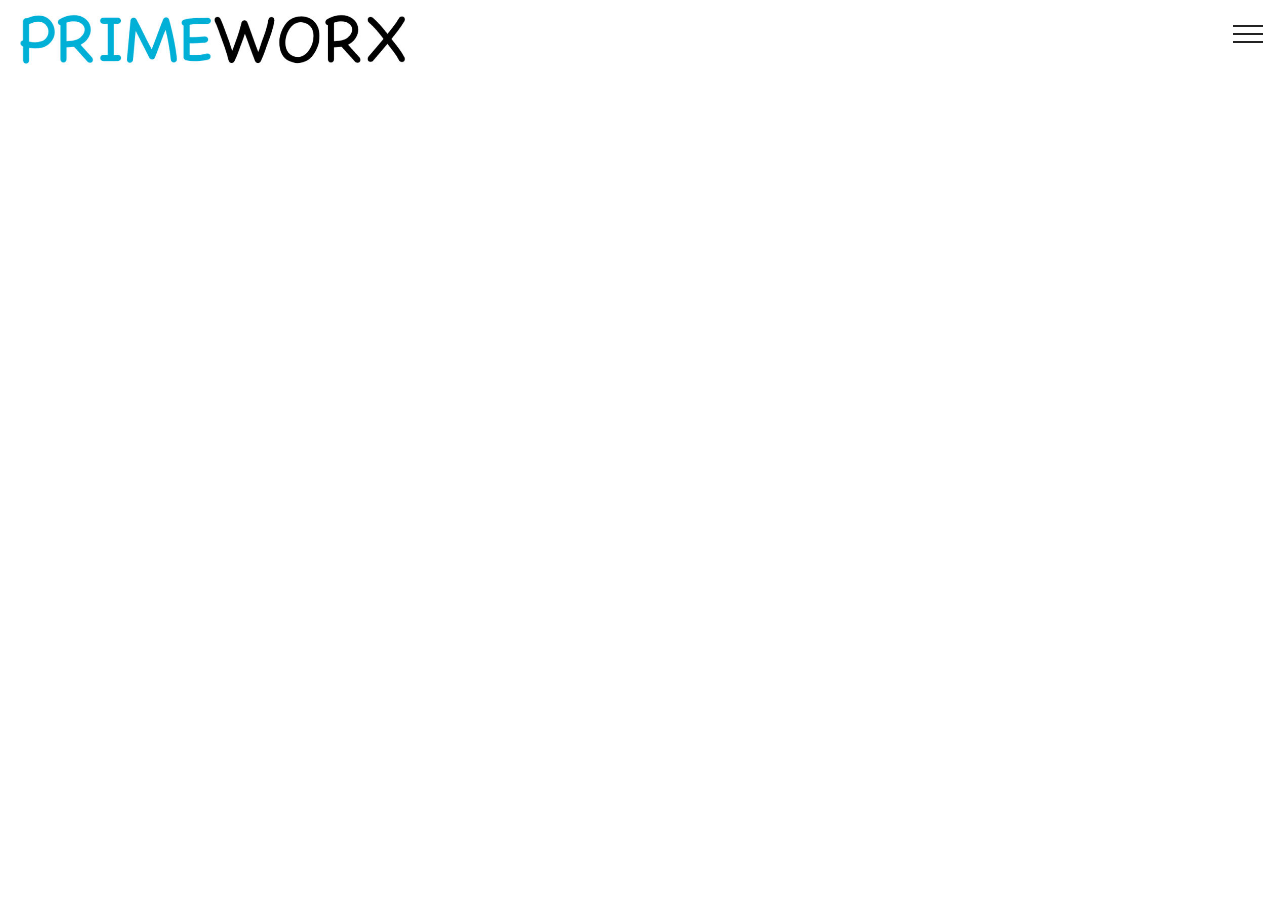
==== index.html @ 6ea33378 "create github pages" ====
<!DOCTYPE html>
<html >
<head>
  <!-- Site made with Mobirise Website Builder v4.8.10, https://mobirise.com -->
  <meta charset="UTF-8">
  <meta http-equiv="X-UA-Compatible" content="IE=edge">
  <meta name="generator" content="Mobirise v4.8.10, mobirise.com">
  <meta name="viewport" content="width=device-width, initial-scale=1, minimum-scale=1">
  <link rel="shortcut icon" href="assets/images/primeworx-6-780x120.jpg" type="image/x-icon">
  <meta name="description" content="">
  <title>Home</title>
  <link rel="stylesheet" href="assets/web/assets/mobirise-icons/mobirise-icons.css">
  <link rel="stylesheet" href="assets/tether/tether.min.css">
  <link rel="stylesheet" href="assets/bootstrap/css/bootstrap.min.css">
  <link rel="stylesheet" href="assets/bootstrap/css/bootstrap-grid.min.css">
  <link rel="stylesheet" href="assets/bootstrap/css/bootstrap-reboot.min.css">
  <link rel="stylesheet" href="assets/dropdown/css/style.css">
  <link rel="stylesheet" href="assets/theme/css/style.css">
  <link rel="stylesheet" href="assets/mobirise/css/mbr-additional.css" type="text/css">
  
  
  
</head>
<body>
  <link rel="stylesheet" href="style.less" class="cid-rtKPM1EZvD" id="menu1-0" data-rv-view="16"><section class="menu cid-rtKPM1EZvD" once="menu" id="menu1-0">

    

    <nav class="navbar navbar-expand beta-menu navbar-dropdown align-items-center navbar-fixed-top collapsed bg-color transparent">
        <button class="navbar-toggler navbar-toggler-right" type="button" data-toggle="collapse" data-target="#navbarSupportedContent" aria-controls="navbarSupportedContent" aria-expanded="false" aria-label="Toggle navigation">
            <div class="hamburger">
                <span></span>
                <span></span>
                <span></span>
                <span></span>
            </div>
        </button>
        <div class="menu-logo">
            <div class="navbar-brand">
                <span class="navbar-logo">
                    <a href="https://mobirise.co">
                         <img src="assets/images/primeworx-6-780x120.jpg" alt="Mobirise" title="" style="height: 3.8rem;">
                    </a>
                </span>
                
            </div>
        </div>
        <div class="collapse navbar-collapse" id="navbarSupportedContent">
            <ul class="navbar-nav nav-dropdown" data-app-modern-menu="true">
                <li class="nav-item">
                    <a class="nav-link link text-white display-4" href="https://mobirise.co">
                        <span class="mbri-home mbr-iconfont mbr-iconfont-btn"></span>
                        Services
                    </a>
                </li>
                <li class="nav-item">
                    <a class="nav-link link text-white display-4" href="https://mobirise.co">
                        <span class="mbri-search mbr-iconfont mbr-iconfont-btn"></span>
                        About Us
                    </a>
                </li>
            </ul>
            <div class="navbar-buttons mbr-section-btn">
                <a class="btn btn-sm btn-primary display-4" href="https://mobirise.co">
                    <span class="mbri-save mbr-iconfont mbr-iconfont-btn "></span>
                    Try It Now!
                </a>
            </div>
        </div>
    </nav>
</section>


  <section class="engine"><a href="https://mobirise.info">Mobirise</a></section><script src="assets/web/assets/jquery/jquery.min.js"></script>
  <script src="assets/popper/popper.min.js"></script>
  <script src="assets/tether/tether.min.js"></script>
  <script src="assets/bootstrap/js/bootstrap.min.js"></script>
  <script src="assets/smoothscroll/smooth-scroll.js"></script>
  <script src="assets/dropdown/js/script.min.js"></script>
  <script src="assets/touchswipe/jquery.touch-swipe.min.js"></script>
  <script src="assets/theme/js/script.js"></script>
  
  
</body>
</html>
---- assets/web/assets/mobirise-icons/mobirise-icons.css ----
@font-face {
  font-family: 'MobiriseIcons';
  src:  url('mobirise-icons.eot?spat4u');
  src:  url('mobirise-icons.eot?spat4u#iefix') format('embedded-opentype'),
    url('mobirise-icons.ttf?spat4u') format('truetype'),
    url('mobirise-icons.woff?spat4u') format('woff'),
    url('mobirise-icons.svg?spat4u#MobiriseIcons') format('svg');
  font-weight: normal;
  font-style: normal;
}

[class^="mbri-"], [class*=" mbri-"] {
  /* use !important to prevent issues with browser extensions that change fonts */
  font-family: MobiriseIcons !important;
  speak: none;
  font-style: normal;
  font-weight: normal;
  font-variant: normal;
  text-transform: none;
  line-height: 1;

  /* Better Font Rendering =========== */
  -webkit-font-smoothing: antialiased;
  -moz-osx-font-smoothing: grayscale;
}

.mbri-add-submenu:before {
  content: "\e900";
}
.mbri-alert:before {
  content: "\e901";
}
.mbri-align-center:before {
  content: "\e902";
}
.mbri-align-justify:before {
  content: "\e903";
}
.mbri-align-left:before {
  content: "\e904";
}
.mbri-align-right:before {
  content: "\e905";
}
.mbri-android:before {
  content: "\e906";
}
.mbri-apple:before {
  content: "\e907";
}
.mbri-arrow-down:before {
  content: "\e908";
}
.mbri-arrow-next:before {
  content: "\e909";
}
.mbri-arrow-prev:before {
  content: "\e90a";
}
.mbri-arrow-up:before {
  content: "\e90b";
}
.mbri-bold:before {
  content: "\e90c";
}
.mbri-bookmark:before {
  content: "\e90d";
}
.mbri-bootstrap:before {
  content: "\e90e";
}
.mbri-briefcase:before {
  content: "\e90f";
}
.mbri-browse:before {
  content: "\e910";
}
.mbri-bulleted-list:before {
  content: "\e911";
}
.mbri-calendar:before {
  content: "\e912";
}
.mbri-camera:before {
  content: "\e913";
}
.mbri-cart-add:before {
  content: "\e914";
}
.mbri-cart-full:before {
  content: "\e915";
}
.mbri-cash:before {
  content: "\e916";
}
.mbri-change-style:before {
  content: "\e917";
}
.mbri-chat:before {
  content: "\e918";
}
.mbri-clock:before {
  content: "\e919";
}
.mbri-close:before {
  content: "\e91a";
}
.mbri-cloud:before {
  content: "\e91b";
}
.mbri-code:before {
  content: "\e91c";
}
.mbri-contact-form:before {
  content: "\e91d";
}
.mbri-credit-card:before {
  content: "\e91e";
}
.mbri-cursor-click:before {
  content: "\e91f";
}
.mbri-cust-feedback:before {
  content: "\e920";
}
.mbri-database:before {
  content: "\e921";
}
.mbri-delivery:before {
  content: "\e922";
}
.mbri-desktop:before {
  content: "\e923";
}
.mbri-devices:before {
  content: "\e924";
}
.mbri-down:before {
  content: "\e925";
}
.mbri-download:before {
  content: "\e989";
}
.mbri-drag-n-drop:before {
  content: "\e927";
}
.mbri-drag-n-drop2:before {
  content: "\e928";
}
.mbri-edit:before {
  content: "\e929";
}
.mbri-edit2:before {
  content: "\e92a";
}
.mbri-error:before {
  content: "\e92b";
}
.mbri-extension:before {
  content: "\e92c";
}
.mbri-features:before {
  content: "\e92d";
}
.mbri-file:before {
  content: "\e92e";
}
.mbri-flag:before {
  content: "\e92f";
}
.mbri-folder:before {
  content: "\e930";
}
.mbri-gift:before {
  content: "\e931";
}
.mbri-github:before {
  content: "\e932";
}
.mbri-globe:before {
  content: "\e933";
}
.mbri-globe-2:before {
  content: "\e934";
}
.mbri-growing-chart:before {
  content: "\e935";
}
.mbri-hearth:before {
  content: "\e936";
}
.mbri-help:before {
  content: "\e937";
}
.mbri-home:before {
  content: "\e938";
}
.mbri-hot-cup:before {
  content: "\e939";
}
.mbri-idea:before {
  content: "\e93a";
}
.mbri-image-gallery:before {
  content: "\e93b";
}
.mbri-image-slider:before {
  content: "\e93c";
}
.mbri-info:before {
  content: "\e93d";
}
.mbri-italic:before {
  content: "\e93e";
}
.mbri-key:before {
  content: "\e93f";
}
.mbri-laptop:before {
  content: "\e940";
}
.mbri-layers:before {
  content: "\e941";
}
.mbri-left-right:before {
  content: "\e942";
}
.mbri-left:before {
  content: "\e943";
}
.mbri-letter:before {
  content: "\e944";
}
.mbri-like:before {
  content: "\e945";
}
.mbri-link:before {
  content: "\e946";
}
.mbri-lock:before {
  content: "\e947";
}
.mbri-login:before {
  content: "\e948";
}
.mbri-logout:before {
  content: "\e949";
}
.mbri-magic-stick:before {
  content: "\e94a";
}
.mbri-map-pin:before {
  content: "\e94b";
}
.mbri-menu:before {
  content: "\e94c";
}
.mbri-mobile:before {
  content: "\e94d";
}
.mbri-mobile2:before {
  content: "\e94e";
}
.mbri-mobirise:before {
  content: "\e94f";
}
.mbri-more-horizontal:before {
  content: "\e950";
}
.mbri-more-vertical:before {
  content: "\e951";
}
.mbri-music:before {
  content: "\e952";
}
.mbri-new-file:before {
  content: "\e953";
}
.mbri-numbered-list:before {
  content: "\e954";
}
.mbri-opened-folder:before {
  content: "\e955";
}
.mbri-pages:before {
  content: "\e956";
}
.mbri-paper-plane:before {
  content: "\e957";
}
.mbri-paperclip:before {
  content: "\e958";
}
.mbri-photo:before {
  content: "\e959";
}
.mbri-photos:before {
  content: "\e95a";
}
.mbri-pin:before {
  content: "\e95b";
}
.mbri-play:before {
  content: "\e95c";
}
.mbri-plus:before {
  content: "\e95d";
}
.mbri-preview:before {
  content: "\e95e";
}
.mbri-print:before {
  content: "\e95f";
}
.mbri-protect:before {
  content: "\e960";
}
.mbri-question:before {
  content: "\e961";
}
.mbri-quote-left:before {
  content: "\e962";
}
.mbri-quote-right:before {
  content: "\e963";
}
.mbri-refresh:before {
  content: "\e964";
}
.mbri-responsive:before {
  content: "\e965";
}
.mbri-right:before {
  content: "\e966";
}
.mbri-rocket:before {
  content: "\e967";
}
.mbri-sad-face:before {
  content: "\e968";
}
.mbri-sale:before {
  content: "\e969";
}
.mbri-save:before {
  content: "\e96a";
}
.mbri-search:before {
  content: "\e96b";
}
.mbri-setting:before {
  content: "\e96c";
}
.mbri-setting2:before {
  content: "\e96d";
}
.mbri-setting3:before {
  content: "\e96e";
}
.mbri-share:before {
  content: "\e96f";
}
.mbri-shopping-bag:before {
  content: "\e970";
}
.mbri-shopping-basket:before {
  content: "\e971";
}
.mbri-shopping-cart:before {
  content: "\e972";
}
.mbri-sites:before {
  content: "\e973";
}
.mbri-smile-face:before {
  content: "\e974";
}
.mbri-speed:before {
  content: "\e975";
}
.mbri-star:before {
  content: "\e976";
}
.mbri-success:before {
  content: "\e977";
}
.mbri-sun:before {
  content: "\e978";
}
.mbri-sun2:before {
  content: "\e979";
}
.mbri-tablet:before {
  content: "\e97a";
}
.mbri-tablet-vertical:before {
  content: "\e97b";
}
.mbri-target:before {
  content: "\e97c";
}
.mbri-timer:before {
  content: "\e97d";
}
.mbri-to-ftp:before {
  content: "\e97e";
}
.mbri-to-local-drive:before {
  content: "\e97f";
}
.mbri-touch-swipe:before {
  content: "\e980";
}
.mbri-touch:before {
  content: "\e981";
}
.mbri-trash:before {
  content: "\e982";
}
.mbri-underline:before {
  content: "\e983";
}
.mbri-unlink:before {
  content: "\e984";
}
.mbri-unlock:before {
  content: "\e985";
}
.mbri-up-down:before {
  content: "\e986";
}
.mbri-up:before {
  content: "\e987";
}
.mbri-update:before {
  content: "\e988";
}
.mbri-upload:before {
 content: "\e926"; 
}
.mbri-user:before {
  content: "\e98a";
}
.mbri-user2:before {
  content: "\e98b";
}
.mbri-users:before {
  content: "\e98c";
}
.mbri-video:before {
  content: "\e98d";
}
.mbri-video-play:before {
  content: "\e98e";
}
.mbri-watch:before {
  content: "\e98f";
}
.mbri-website-theme:before {
  content: "\e990";
}
.mbri-wifi:before {
  content: "\e991";
}
.mbri-windows:before {
  content: "\e992";
}
.mbri-zoom-out:before {
  content: "\e993";
}
.mbri-redo:before {
  content: "\e994";
}
.mbri-undo:before {
  content: "\e995";
}
---- assets/dropdown/css/style.css ----
.navbar-dropdown {
  left: 0;
  padding: 0;
  position: absolute;
  right: 0;
  top: 0;
  transition: all 0.45s ease;
  z-index: 1030;
  background: #282828; }
  .navbar-dropdown .navbar-logo {
    margin-right: 0.8rem;
    transition: margin 0.3s ease-in-out;
    vertical-align: middle; }
    .navbar-dropdown .navbar-logo img {
      height: 3.125rem;
      transition: all 0.3s ease-in-out; }
    .navbar-dropdown .navbar-logo.mbr-iconfont {
      font-size: 3.125rem;
      line-height: 3.125rem; }
  .navbar-dropdown .navbar-caption {
    font-weight: 700;
    white-space: normal;
    vertical-align: -4px;
    line-height: 3.125rem !important; }
    .navbar-dropdown .navbar-caption, .navbar-dropdown .navbar-caption:hover {
      color: inherit;
      text-decoration: none; }
  .navbar-dropdown .mbr-iconfont + .navbar-caption {
    vertical-align: -1px; }
  .navbar-dropdown.navbar-fixed-top {
    position: fixed; }
  .navbar-dropdown .navbar-brand span {
    vertical-align: -4px; }
  .navbar-dropdown.bg-color.transparent {
    background: none; }
  .navbar-dropdown.navbar-short .navbar-brand {
    padding: 0.625rem 0; }
    .navbar-dropdown.navbar-short .navbar-brand span {
      vertical-align: -1px; }
  .navbar-dropdown.navbar-short .navbar-caption {
    line-height: 2.375rem !important;
    vertical-align: -2px; }
  .navbar-dropdown.navbar-short .navbar-logo {
    margin-right: 0.5rem; }
    .navbar-dropdown.navbar-short .navbar-logo img {
      height: 2.375rem; }
    .navbar-dropdown.navbar-short .navbar-logo.mbr-iconfont {
      font-size: 2.375rem;
      line-height: 2.375rem; }
  .navbar-dropdown.navbar-short .mbr-table-cell {
    height: 3.625rem; }
  .navbar-dropdown .navbar-close {
    left: 0.6875rem;
    position: fixed;
    top: 0.75rem;
    z-index: 1000; }
  .navbar-dropdown .hamburger-icon {
    content: "";
    display: inline-block;
    vertical-align: middle;
    width: 16px;
    -webkit-box-shadow: 0 -6px 0 1px #282828,0 0 0 1px #282828,0 6px 0 1px #282828;
    -moz-box-shadow: 0 -6px 0 1px #282828,0 0 0 1px #282828,0 6px 0 1px #282828;
    box-shadow: 0 -6px 0 1px #282828,0 0 0 1px #282828,0 6px 0 1px #282828; }

.dropdown-menu .dropdown-toggle[data-toggle="dropdown-submenu"]::after {
  border-bottom: 0.35em solid transparent;
  border-left: 0.35em solid;
  border-right: 0;
  border-top: 0.35em solid transparent;
  margin-left: 0.3rem; }

.dropdown-menu .dropdown-item:focus {
  outline: 0; }

.nav-dropdown {
  font-size: 0.75rem;
  font-weight: 500;
  height: auto !important; }
  .nav-dropdown .nav-btn {
    padding-left: 1rem; }
  .nav-dropdown .link {
    margin: .667em 1.667em;
    font-weight: 500;
    padding: 0;
    transition: color .2s ease-in-out; }
    .nav-dropdown .link.dropdown-toggle {
      margin-right: 2.583em; }
      .nav-dropdown .link.dropdown-toggle::after {
        margin-left: .25rem;
        border-top: 0.35em solid;
        border-right: 0.35em solid transparent;
        border-left: 0.35em solid transparent;
        border-bottom: 0; }
      .nav-dropdown .link.dropdown-toggle[aria-expanded="true"] {
        margin: 0;
        padding: 0.667em 3.263em  0.667em 1.667em; }
  .nav-dropdown .link::after,
  .nav-dropdown .dropdown-item::after {
    color: inherit; }
  .nav-dropdown .btn {
    font-size: 0.75rem;
    font-weight: 700;
    letter-spacing: 0;
    margin-bottom: 0;
    padding-left: 1.25rem;
    padding-right: 1.25rem; }
  .nav-dropdown .dropdown-menu {
    border-radius: 0;
    border: 0;
    left: 0;
    margin: 0;
    padding-bottom: 1.25rem;
    padding-top: 1.25rem;
    position: relative; }
  .nav-dropdown .dropdown-submenu {
    margin-left: 0.125rem;
    top: 0; }
  .nav-dropdown .dropdown-item {
    font-weight: 500;
    line-height: 2;
    padding: 0.3846em 4.615em 0.3846em 1.5385em;
    position: relative;
    transition: color .2s ease-in-out, background-color .2s ease-in-out; }
    .nav-dropdown .dropdown-item::after {
      margin-top: -0.3077em;
      position: absolute;
      right: 1.1538em;
      top: 50%; }
    .nav-dropdown .dropdown-item:focus, .nav-dropdown .dropdown-item:hover {
      background: none; }

@media (max-width: 767px) {
  .nav-dropdown.navbar-toggleable-sm {
    bottom: 0;
    display: none;
    left: 0;
    overflow-x: hidden;
    position: fixed;
    top: 0;
    transform: translateX(-100%);
    -ms-transform: translateX(-100%);
    -webkit-transform: translateX(-100%);
    width: 18.75rem;
    z-index: 999; } }
.nav-dropdown.navbar-toggleable-xl {
  bottom: 0;
  display: none;
  left: 0;
  overflow-x: hidden;
  position: fixed;
  top: 0;
  transform: translateX(-100%);
  -ms-transform: translateX(-100%);
  -webkit-transform: translateX(-100%);
  width: 18.75rem;
  z-index: 999; }

.nav-dropdown-sm {
  display: block !important;
  overflow-x: hidden;
  overflow: auto;
  padding-top: 3.875rem; }
  .nav-dropdown-sm::after {
    content: "";
    display: block;
    height: 3rem;
    width: 100%; }
  .nav-dropdown-sm.collapse.in ~ .navbar-close {
    display: block !important; }
  .nav-dropdown-sm.collapsing, .nav-dropdown-sm.collapse.in {
    transform: translateX(0);
    -ms-transform: translateX(0);
    -webkit-transform: translateX(0);
    transition: all 0.25s ease-out;
    -webkit-transition: all 0.25s ease-out;
    background: #282828; }
  .nav-dropdown-sm.collapsing[aria-expanded="false"] {
    transform: translateX(-100%);
    -ms-transform: translateX(-100%);
    -webkit-transform: translateX(-100%); }
  .nav-dropdown-sm .nav-item {
    display: block;
    margin-left: 0 !important;
    padding-left: 0; }
  .nav-dropdown-sm .link,
  .nav-dropdown-sm .dropdown-item {
    border-top: 1px dotted rgba(255, 255, 255, 0.1);
    font-size: 0.8125rem;
    line-height: 1.6;
    margin: 0 !important;
    padding: 0.875rem 2.4rem 0.875rem 1.5625rem !important;
    position: relative;
    white-space: normal; }
    .nav-dropdown-sm .link:focus, .nav-dropdown-sm .link:hover,
    .nav-dropdown-sm .dropdown-item:focus,
    .nav-dropdown-sm .dropdown-item:hover {
      background: rgba(0, 0, 0, 0.2) !important;
      color: #c0a375; }
  .nav-dropdown-sm .nav-btn {
    position: relative;
    padding: 1.5625rem 1.5625rem 0 1.5625rem; }
    .nav-dropdown-sm .nav-btn::before {
      border-top: 1px dotted rgba(255, 255, 255, 0.1);
      content: "";
      left: 0;
      position: absolute;
      top: 0;
      width: 100%; }
    .nav-dropdown-sm .nav-btn + .nav-btn {
      padding-top: 0.625rem; }
      .nav-dropdown-sm .nav-btn + .nav-btn::before {
        display: none; }
  .nav-dropdown-sm .btn {
    padding: 0.625rem 0; }
  .nav-dropdown-sm .dropdown-toggle[data-toggle="dropdown-submenu"]::after {
    margin-left: .25rem;
    border-top: 0.35em solid;
    border-right: 0.35em solid transparent;
    border-left: 0.35em solid transparent;
    border-bottom: 0; }
  .nav-dropdown-sm .dropdown-toggle[data-toggle="dropdown-submenu"][aria-expanded="true"]::after {
    border-top: 0;
    border-right: 0.35em solid transparent;
    border-left: 0.35em solid transparent;
    border-bottom: 0.35em solid; }
  .nav-dropdown-sm .dropdown-menu {
    margin: 0;
    padding: 0;
    position: relative;
    top: 0;
    left: 0;
    width: 100%;
    border: 0;
    float: none;
    border-radius: 0;
    background: none; }
  .nav-dropdown-sm .dropdown-submenu {
    left: 100%;
    margin-left: 0.125rem;
    margin-top: -1.25rem;
    top: 0; }

.navbar-toggleable-sm .nav-dropdown .dropdown-menu {
  position: absolute; }

.navbar-toggleable-sm .nav-dropdown .dropdown-submenu {
  left: 100%;
  margin-left: 0.125rem;
  margin-top: -1.25rem;
  top: 0; }

.navbar-toggleable-sm.opened .nav-dropdown .dropdown-menu {
  position: relative; }

.navbar-toggleable-sm.opened .nav-dropdown .dropdown-submenu {
  left: 0;
  margin-left: 00rem;
  margin-top: 0rem;
  top: 0; }

.is-builder .nav-dropdown.collapsing {
  transition: none !important; }

/*# sourceMappingURL=style.css.map */
---- assets/theme/css/style.css ----
/*!
 * Mobirise v4 theme (https://mobirise.com/)
 * Copyright 2017 Mobirise
 */
section {
  background-color: #eeeeee; }

section,
.container,
.container-fluid {
  position: relative;
  word-wrap: break-word; }

a.mbr-iconfont:hover {
  text-decoration: none; }

.article .lead p, .article .lead ul, .article .lead ol, .article .lead pre, .article .lead blockquote {
  margin-bottom: 0; }

a {
  font-style: normal;
  font-weight: 400;
  cursor: pointer; }
  a, a:hover {
    text-decoration: none; }

figure {
  margin-bottom: 0; }

body {
  color: #232323; }

h1, h2, h3, h4, h5, h6,
.h1, .h2, .h3, .h4, .h5, .h6,
.display-1, .display-2, .display-3, .display-4 {
  line-height: 1;
  word-break: break-word;
  word-wrap: break-word; }

b, strong {
  font-weight: bold; }

blockquote {
  padding: 10px 0 10px 20px;
  position: relative;
  border-left: 2px solid;
  border-color: #ff3366; }

input:-webkit-autofill, input:-webkit-autofill:hover, input:-webkit-autofill:focus, input:-webkit-autofill:active {
  transition-delay: 9999s;
  transition-property: background-color, color; }

textarea[type="hidden"] {
  display: none; }

body {
  position: relative; }

section {
  background-position: 50% 50%;
  background-repeat: no-repeat;
  background-size: cover; }
  section .mbr-background-video,
  section .mbr-background-video-preview {
    position: absolute;
    bottom: 0;
    left: 0;
    right: 0;
    top: 0; }

.hidden {
  visibility: hidden; }

.mbr-z-index20 {
  z-index: 20; }

/*! Base colors */
.mbr-white {
  color: #ffffff; }

.mbr-black {
  color: #000000; }

.mbr-bg-white {
  background-color: #ffffff; }

.mbr-bg-black {
  background-color: #000000; }

/*! Text-aligns */
.align-left {
  text-align: left; }

.align-center {
  text-align: center; }

.align-right {
  text-align: right; }

@media (max-width: 767px) {
  .align-left, .align-center, .align-right, .mbr-section-btn, .mbr-section-title {
    text-align: center; } }
/*! Font-weight  */
.mbr-light {
  font-weight: 300; }

.mbr-regular {
  font-weight: 400; }

.mbr-semibold {
  font-weight: 500; }

.mbr-bold {
  font-weight: 700; }

/*! Media  */
.media-size-item {
  -webkit-flex: 1 1 auto;
  -moz-flex: 1 1 auto;
  -ms-flex: 1 1 auto;
  -o-flex: 1 1 auto;
  flex: 1 1 auto; }

.media-content {
  -webkit-flex-basis: 100%;
  flex-basis: 100%; }

.media-container-row {
  display: -ms-flexbox;
  display: -webkit-flex;
  display: flex;
  -webkit-flex-direction: row;
  -ms-flex-direction: row;
  flex-direction: row;
  -webkit-flex-wrap: wrap;
  -ms-flex-wrap: wrap;
  flex-wrap: wrap;
  -webkit-justify-content: center;
  -ms-flex-pack: center;
  justify-content: center;
  -webkit-align-content: center;
  -ms-flex-line-pack: center;
  align-content: center;
  -webkit-align-items: start;
  -ms-flex-align: start;
  align-items: start; }
  .media-container-row .media-size-item {
    width: 400px; }

.media-container-column {
  display: -ms-flexbox;
  display: -webkit-flex;
  display: flex;
  -webkit-flex-direction: column;
  -ms-flex-direction: column;
  flex-direction: column;
  -webkit-flex-wrap: wrap;
  -ms-flex-wrap: wrap;
  flex-wrap: wrap;
  -webkit-justify-content: center;
  -ms-flex-pack: center;
  justify-content: center;
  -webkit-align-content: center;
  -ms-flex-line-pack: center;
  align-content: center;
  -webkit-align-items: stretch;
  -ms-flex-align: stretch;
  align-items: stretch; }
  .media-container-column > * {
    width: 100%; }

@media (min-width: 992px) {
  .media-container-row {
    -webkit-flex-wrap: nowrap;
    -ms-flex-wrap: nowrap;
    flex-wrap: nowrap; } }
figure {
  overflow: hidden; }

figure[mbr-media-size] {
  transition: width 0.1s; }

.mbr-figure img, .mbr-figure iframe {
  display: block;
  width: 100%; }

.card {
  background-color: transparent;
  border: none; }

.card-img {
  text-align: center;
  flex-shrink: 0;
  -webkit-flex-shrink: 0; }

.media {
  max-width: 100%;
  margin: 0 auto; }

.mbr-figure {
  -ms-flex-item-align: center;
  -ms-grid-row-align: center;
  -webkit-align-self: center;
  align-self: center; }

.media-container > div {
  max-width: 100%; }

.mbr-figure img, .card-img img {
  width: 100%; }

@media (max-width: 991px) {
  .media-size-item {
    width: auto !important; }

  .media {
    width: auto; }

  .mbr-figure {
    width: 100% !important; } }
/*! Buttons */
.mbr-section-btn {
  margin-left: -.25rem;
  margin-right: -.25rem;
  font-size: 0; }

nav .mbr-section-btn {
  margin-left: 0rem;
  margin-right: 0rem; }

/*! Btn icon margin */
.btn .mbr-iconfont, .btn.btn-sm .mbr-iconfont {
  cursor: pointer;
  margin-right: 0.5rem; }

.btn.btn-md .mbr-iconfont, .btn.btn-md .mbr-iconfont {
  margin-right: 0.8rem; }

.mbr-regular {
  font-weight: 400; }

.mbr-semibold {
  font-weight: 500; }

.mbr-bold {
  font-weight: 700; }

[type="submit"] {
  -webkit-appearance: none; }

/*! Full-screen */
.mbr-fullscreen .mbr-overlay {
  min-height: 100vh; }

.mbr-fullscreen {
  display: flex;
  display: -webkit-flex;
  display: -moz-flex;
  display: -ms-flex;
  display: -o-flex;
  align-items: center;
  -webkit-align-items: center;
  min-height: 100vh;
  padding-top: 3rem;
  padding-bottom: 3rem; }

/*! Map */
.map {
  height: 25rem;
  position: relative; }
  .map iframe {
    width: 100%;
    height: 100%; }

/* Form */
.form-asterisk {
  font-family: initial;
  position: absolute;
  top: -2px;
  font-weight: normal; }

/*! Scroll to top arrow */
.mbr-arrow-up {
  bottom: 25px;
  right: 90px;
  position: fixed;
  text-align: right;
  z-index: 5000;
  color: #ffffff;
  font-size: 32px;
  transform: rotate(180deg);
  -webkit-transform: rotate(180deg); }

.mbr-arrow-up a {
  background: rgba(0, 0, 0, 0.2);
  border-radius: 3px;
  color: #fff;
  display: inline-block;
  height: 60px;
  width: 60px;
  outline-style: none !important;
  position: relative;
  text-decoration: none;
  transition: all .3s ease-in-out;
  cursor: pointer;
  text-align: center; }
  .mbr-arrow-up a:hover {
    background-color: rgba(0, 0, 0, 0.4); }
  .mbr-arrow-up a i {
    line-height: 60px; }

.mbr-arrow-up-icon {
  display: block;
  color: #fff; }

.mbr-arrow-up-icon::before {
  content: "\203a";
  display: inline-block;
  font-family: serif;
  font-size: 32px;
  line-height: 1;
  font-style: normal;
  position: relative;
  top: 6px;
  left: -4px;
  -webkit-transform: rotate(-90deg);
  transform: rotate(-90deg); }

/*! Arrow Down */
.mbr-arrow {
  position: absolute;
  bottom: 45px;
  left: 50%;
  width: 60px;
  height: 60px;
  cursor: pointer;
  background-color: rgba(80, 80, 80, 0.5);
  border-radius: 50%;
  -webkit-transform: translateX(-50%);
  transform: translateX(-50%); }
  .mbr-arrow > a {
    display: inline-block;
    text-decoration: none;
    outline-style: none;
    -webkit-animation: arrowdown 1.7s ease-in-out infinite;
    animation: arrowdown 1.7s ease-in-out infinite; }
    .mbr-arrow > a > i {
      position: absolute;
      top: -2px;
      left: 15px;
      font-size: 2rem; }

@keyframes arrowdown {
  0% {
    transform: translateY(0px);
    -webkit-transform: translateY(0px); }
  50% {
    transform: translateY(-5px);
    -webkit-transform: translateY(-5px); }
  100% {
    transform: translateY(0px);
    -webkit-transform: translateY(0px); } }
@-webkit-keyframes arrowdown {
  0% {
    transform: translateY(0px);
    -webkit-transform: translateY(0px); }
  50% {
    transform: translateY(-5px);
    -webkit-transform: translateY(-5px); }
  100% {
    transform: translateY(0px);
    -webkit-transform: translateY(0px); } }
@media (max-width: 500px) {
  .mbr-arrow-up {
    left: 50%;
    right: auto;
    transform: translateX(-50%) rotate(180deg);
    -webkit-transform: translateX(-50%) rotate(180deg); } }
/*Gradients animation*/
@keyframes gradient-animation {
  from {
    background-position: 0% 100%;
    animation-timing-function: ease-in-out; }
  to {
    background-position: 100% 0%;
    animation-timing-function: ease-in-out; } }
@-webkit-keyframes gradient-animation {
  from {
    background-position: 0% 100%;
    animation-timing-function: ease-in-out; }
  to {
    background-position: 100% 0%;
    animation-timing-function: ease-in-out; } }
.bg-gradient {
  background-size: 200% 200%;
  animation: gradient-animation 5s infinite alternate;
  -webkit-animation: gradient-animation 5s infinite alternate; }

.menu .navbar-brand {
  display: -webkit-flex; }
  .menu .navbar-brand span {
    display: flex;
    display: -webkit-flex; }
  .menu .navbar-brand .navbar-caption-wrap {
    display: -webkit-flex; }
  .menu .navbar-brand .navbar-logo img {
    display: -webkit-flex; }
@media (min-width: 768px) and (max-width: 991px) {
  .menu .navbar-toggleable-sm .navbar-nav {
    display: -webkit-box;
    display: -webkit-flex;
    display: -ms-flexbox; } }
@media (min-width: 992px) {
  .menu .navbar-nav.nav-dropdown {
    display: -webkit-flex; }
  .menu .navbar-toggleable-sm .navbar-collapse {
    display: -webkit-flex !important; } }
@media (max-width: 767px) {
  .menu .navbar-collapse {
    overflow-y: auto;
    max-height: 80vh; }
  .menu .dropdown-menu {
    max-height: 60vh;
    overflow-y: auto; } }

.navbar {
  display: -webkit-flex;
  -webkit-flex-wrap: wrap;
  -webkit-align-items: center;
  -webkit-justify-content: space-between; }

.navbar-collapse {
  -webkit-flex-basis: 100%;
  -webkit-flex-grow: 1;
  -webkit-align-items: center; }

.nav-dropdown .link {
  padding: .667em 1.667em !important;
  margin: 0 !important; }

.nav {
  display: -webkit-flex;
  -webkit-flex-wrap: wrap; }

.row {
  display: -webkit-flex;
  -webkit-flex-wrap: wrap; }

.justify-content-center {
  -webkit-justify-content: center; }

.form-inline {
  display: -webkit-flex;
  -webkit-flex-flow: row wrap;
  -webkit-align-items: center; }

.card-wrapper {
  -webkit-flex: 1; }

.carousel-control {
  z-index: 10;
  display: -webkit-flex;
  -webkit-align-items: center;
  -webkit-justify-content: center; }

.carousel-controls {
  display: -webkit-flex; }

.media {
  display: -webkit-flex; }

/*# sourceMappingURL=style.css.map */
.engine {
	position: absolute;
	text-indent: -2400px;
	text-align: center;
	padding: 0;
	top: 0;
	left: -2400px;
}
---- assets/mobirise/css/mbr-additional.css ----
@import url(https://fonts.googleapis.com/css?family=Rubik:300,300i,400,400i,500,500i,700,700i,900,900i);





body {
  font-style: normal;
  line-height: 1.5;
}
.mbr-section-title {
  font-style: normal;
  line-height: 1.2;
}
.mbr-section-subtitle {
  line-height: 1.3;
}
.mbr-text {
  font-style: normal;
  line-height: 1.6;
}
.display-1 {
  font-family: 'Rubik', sans-serif;
  font-size: 4.25rem;
}
.display-1 > .mbr-iconfont {
  font-size: 6.8rem;
}
.display-2 {
  font-family: 'Rubik', sans-serif;
  font-size: 3rem;
}
.display-2 > .mbr-iconfont {
  font-size: 4.8rem;
}
.display-4 {
  font-family: 'Rubik', sans-serif;
  font-size: 1rem;
}
.display-4 > .mbr-iconfont {
  font-size: 1.6rem;
}
.display-5 {
  font-family: 'Rubik', sans-serif;
  font-size: 1.5rem;
}
.display-5 > .mbr-iconfont {
  font-size: 2.4rem;
}
.display-7 {
  font-family: 'Rubik', sans-serif;
  font-size: 1rem;
}
.display-7 > .mbr-iconfont {
  font-size: 1.6rem;
}
/* ---- Fluid typography for mobile devices ---- */
/* 1.4 - font scale ratio ( bootstrap == 1.42857 ) */
/* 100vw - current viewport width */
/* (48 - 20)  48 == 48rem == 768px, 20 == 20rem == 320px(minimal supported viewport) */
/* 0.65 - min scale variable, may vary */
@media (max-width: 768px) {
  .display-1 {
    font-size: 3.4rem;
    font-size: calc( 2.1374999999999997rem + (4.25 - 2.1374999999999997) * ((100vw - 20rem) / (48 - 20)));
    line-height: calc( 1.4 * (2.1374999999999997rem + (4.25 - 2.1374999999999997) * ((100vw - 20rem) / (48 - 20))));
  }
  .display-2 {
    font-size: 2.4rem;
    font-size: calc( 1.7rem + (3 - 1.7) * ((100vw - 20rem) / (48 - 20)));
    line-height: calc( 1.4 * (1.7rem + (3 - 1.7) * ((100vw - 20rem) / (48 - 20))));
  }
  .display-4 {
    font-size: 0.8rem;
    font-size: calc( 1rem + (1 - 1) * ((100vw - 20rem) / (48 - 20)));
    line-height: calc( 1.4 * (1rem + (1 - 1) * ((100vw - 20rem) / (48 - 20))));
  }
  .display-5 {
    font-size: 1.2rem;
    font-size: calc( 1.175rem + (1.5 - 1.175) * ((100vw - 20rem) / (48 - 20)));
    line-height: calc( 1.4 * (1.175rem + (1.5 - 1.175) * ((100vw - 20rem) / (48 - 20))));
  }
}
/* Buttons */
.btn {
  font-weight: 500;
  border-width: 2px;
  font-style: normal;
  letter-spacing: 1px;
  margin: .4rem .8rem;
  white-space: normal;
  -webkit-transition: all 0.3s ease-in-out;
  -moz-transition: all 0.3s ease-in-out;
  transition: all 0.3s ease-in-out;
  display: inline-flex;
  align-items: center;
  justify-content: center;
  word-break: break-word;
  -webkit-align-items: center;
  -webkit-justify-content: center;
  display: -webkit-inline-flex;
  padding: 1rem 3rem;
  border-radius: 3px;
}
.btn-sm {
  font-weight: 500;
  letter-spacing: 1px;
  -webkit-transition: all 0.3s ease-in-out;
  -moz-transition: all 0.3s ease-in-out;
  transition: all 0.3s ease-in-out;
  padding: 0.6rem 1.5rem;
  border-radius: 3px;
}
.btn-md {
  font-weight: 500;
  letter-spacing: 1px;
  margin: .4rem .8rem !important;
  -webkit-transition: all 0.3s ease-in-out;
  -moz-transition: all 0.3s ease-in-out;
  transition: all 0.3s ease-in-out;
  padding: 1rem 3rem;
  border-radius: 3px;
}
.btn-lg {
  font-weight: 500;
  letter-spacing: 1px;
  margin: .4rem .8rem !important;
  -webkit-transition: all 0.3s ease-in-out;
  -moz-transition: all 0.3s ease-in-out;
  transition: all 0.3s ease-in-out;
  padding: 1.2rem 3.2rem;
  border-radius: 3px;
}
.bg-primary {
  background-color: #149dcc !important;
}
.bg-success {
  background-color: #f7ed4a !important;
}
.bg-info {
  background-color: #82786e !important;
}
.bg-warning {
  background-color: #879a9f !important;
}
.bg-danger {
  background-color: #b1a374 !important;
}
.btn-primary,
.btn-primary:active {
  background-color: #149dcc !important;
  border-color: #149dcc !important;
  color: #ffffff !important;
}
.btn-primary:hover,
.btn-primary:focus,
.btn-primary.focus,
.btn-primary.active {
  color: #ffffff !important;
  background-color: #0d6786 !important;
  border-color: #0d6786 !important;
}
.btn-primary.disabled,
.btn-primary:disabled {
  color: #ffffff !important;
  background-color: #0d6786 !important;
  border-color: #0d6786 !important;
}
.btn-secondary,
.btn-secondary:active {
  background-color: #ff3366 !important;
  border-color: #ff3366 !important;
  color: #ffffff !important;
}
.btn-secondary:hover,
.btn-secondary:focus,
.btn-secondary.focus,
.btn-secondary.active {
  color: #ffffff !important;
  background-color: #e50039 !important;
  border-color: #e50039 !important;
}
.btn-secondary.disabled,
.btn-secondary:disabled {
  color: #ffffff !important;
  background-color: #e50039 !important;
  border-color: #e50039 !important;
}
.btn-info,
.btn-info:active {
  background-color: #82786e !important;
  border-color: #82786e !important;
  color: #ffffff !important;
}
.btn-info:hover,
.btn-info:focus,
.btn-info.focus,
.btn-info.active {
  color: #ffffff !important;
  background-color: #59524b !important;
  border-color: #59524b !important;
}
.btn-info.disabled,
.btn-info:disabled {
  color: #ffffff !important;
  background-color: #59524b !important;
  border-color: #59524b !important;
}
.btn-success,
.btn-success:active {
  background-color: #f7ed4a !important;
  border-color: #f7ed4a !important;
  color: #3f3c03 !important;
}
.btn-success:hover,
.btn-success:focus,
.btn-success.focus,
.btn-success.active {
  color: #3f3c03 !important;
  background-color: #eadd0a !important;
  border-color: #eadd0a !important;
}
.btn-success.disabled,
.btn-success:disabled {
  color: #3f3c03 !important;
  background-color: #eadd0a !important;
  border-color: #eadd0a !important;
}
.btn-warning,
.btn-warning:active {
  background-color: #879a9f !important;
  border-color: #879a9f !important;
  color: #ffffff !important;
}
.btn-warning:hover,
.btn-warning:focus,
.btn-warning.focus,
.btn-warning.active {
  color: #ffffff !important;
  background-color: #617479 !important;
  border-color: #617479 !important;
}
.btn-warning.disabled,
.btn-warning:disabled {
  color: #ffffff !important;
  background-color: #617479 !important;
  border-color: #617479 !important;
}
.btn-danger,
.btn-danger:active {
  background-color: #b1a374 !important;
  border-color: #b1a374 !important;
  color: #ffffff !important;
}
.btn-danger:hover,
.btn-danger:focus,
.btn-danger.focus,
.btn-danger.active {
  color: #ffffff !important;
  background-color: #8b7d4e !important;
  border-color: #8b7d4e !important;
}
.btn-danger.disabled,
.btn-danger:disabled {
  color: #ffffff !important;
  background-color: #8b7d4e !important;
  border-color: #8b7d4e !important;
}
.btn-white {
  color: #333333 !important;
}
.btn-white,
.btn-white:active {
  background-color: #ffffff !important;
  border-color: #ffffff !important;
  color: #808080 !important;
}
.btn-white:hover,
.btn-white:focus,
.btn-white.focus,
.btn-white.active {
  color: #808080 !important;
  background-color: #d9d9d9 !important;
  border-color: #d9d9d9 !important;
}
.btn-white.disabled,
.btn-white:disabled {
  color: #808080 !important;
  background-color: #d9d9d9 !important;
  border-color: #d9d9d9 !important;
}
.btn-black,
.btn-black:active {
  background-color: #333333 !important;
  border-color: #333333 !important;
  color: #ffffff !important;
}
.btn-black:hover,
.btn-black:focus,
.btn-black.focus,
.btn-black.active {
  color: #ffffff !important;
  background-color: #0d0d0d !important;
  border-color: #0d0d0d !important;
}
.btn-black.disabled,
.btn-black:disabled {
  color: #ffffff !important;
  background-color: #0d0d0d !important;
  border-color: #0d0d0d !important;
}
.btn-primary-outline,
.btn-primary-outline:active {
  background: none;
  border-color: #0b566f;
  color: #0b566f;
}
.btn-primary-outline:hover,
.btn-primary-outline:focus,
.btn-primary-outline.focus,
.btn-primary-outline.active {
  color: #ffffff;
  background-color: #149dcc;
  border-color: #149dcc;
}
.btn-primary-outline.disabled,
.btn-primary-outline:disabled {
  color: #ffffff !important;
  background-color: #149dcc !important;
  border-color: #149dcc !important;
}
.btn-secondary-outline,
.btn-secondary-outline:active {
  background: none;
  border-color: #cc0033;
  color: #cc0033;
}
.btn-secondary-outline:hover,
.btn-secondary-outline:focus,
.btn-secondary-outline.focus,
.btn-secondary-outline.active {
  color: #ffffff;
  background-color: #ff3366;
  border-color: #ff3366;
}
.btn-secondary-outline.disabled,
.btn-secondary-outline:disabled {
  color: #ffffff !important;
  background-color: #ff3366 !important;
  border-color: #ff3366 !important;
}
.btn-info-outline,
.btn-info-outline:active {
  background: none;
  border-color: #4b453f;
  color: #4b453f;
}
.btn-info-outline:hover,
.btn-info-outline:focus,
.btn-info-outline.focus,
.btn-info-outline.active {
  color: #ffffff;
  background-color: #82786e;
  border-color: #82786e;
}
.btn-info-outline.disabled,
.btn-info-outline:disabled {
  color: #ffffff !important;
  background-color: #82786e !important;
  border-color: #82786e !important;
}
.btn-success-outline,
.btn-success-outline:active {
  background: none;
  border-color: #d2c609;
  color: #d2c609;
}
.btn-success-outline:hover,
.btn-success-outline:focus,
.btn-success-outline.focus,
.btn-success-outline.active {
  color: #3f3c03;
  background-color: #f7ed4a;
  border-color: #f7ed4a;
}
.btn-success-outline.disabled,
.btn-success-outline:disabled {
  color: #3f3c03 !important;
  background-color: #f7ed4a !important;
  border-color: #f7ed4a !important;
}
.btn-warning-outline,
.btn-warning-outline:active {
  background: none;
  border-color: #55666b;
  color: #55666b;
}
.btn-warning-outline:hover,
.btn-warning-outline:focus,
.btn-warning-outline.focus,
.btn-warning-outline.active {
  color: #ffffff;
  background-color: #879a9f;
  border-color: #879a9f;
}
.btn-warning-outline.disabled,
.btn-warning-outline:disabled {
  color: #ffffff !important;
  background-color: #879a9f !important;
  border-color: #879a9f !important;
}
.btn-danger-outline,
.btn-danger-outline:active {
  background: none;
  border-color: #7a6e45;
  color: #7a6e45;
}
.btn-danger-outline:hover,
.btn-danger-outline:focus,
.btn-danger-outline.focus,
.btn-danger-outline.active {
  color: #ffffff;
  background-color: #b1a374;
  border-color: #b1a374;
}
.btn-danger-outline.disabled,
.btn-danger-outline:disabled {
  color: #ffffff !important;
  background-color: #b1a374 !important;
  border-color: #b1a374 !important;
}
.btn-black-outline,
.btn-black-outline:active {
  background: none;
  border-color: #000000;
  color: #000000;
}
.btn-black-outline:hover,
.btn-black-outline:focus,
.btn-black-outline.focus,
.btn-black-outline.active {
  color: #ffffff;
  background-color: #333333;
  border-color: #333333;
}
.btn-black-outline.disabled,
.btn-black-outline:disabled {
  color: #ffffff !important;
  background-color: #333333 !important;
  border-color: #333333 !important;
}
.btn-white-outline,
.btn-white-outline:active,
.btn-white-outline.active {
  background: none;
  border-color: #ffffff;
  color: #ffffff;
}
.btn-white-outline:hover,
.btn-white-outline:focus,
.btn-white-outline.focus {
  color: #333333;
  background-color: #ffffff;
  border-color: #ffffff;
}
.text-primary {
  color: #149dcc !important;
}
.text-secondary {
  color: #ff3366 !important;
}
.text-success {
  color: #f7ed4a !important;
}
.text-info {
  color: #82786e !important;
}
.text-warning {
  color: #879a9f !important;
}
.text-danger {
  color: #b1a374 !important;
}
.text-white {
  color: #ffffff !important;
}
.text-black {
  color: #000000 !important;
}
a.text-primary:hover,
a.text-primary:focus {
  color: #0b566f !important;
}
a.text-secondary:hover,
a.text-secondary:focus {
  color: #cc0033 !important;
}
a.text-success:hover,
a.text-success:focus {
  color: #d2c609 !important;
}
a.text-info:hover,
a.text-info:focus {
  color: #4b453f !important;
}
a.text-warning:hover,
a.text-warning:focus {
  color: #55666b !important;
}
a.text-danger:hover,
a.text-danger:focus {
  color: #7a6e45 !important;
}
a.text-white:hover,
a.text-white:focus {
  color: #b3b3b3 !important;
}
a.text-black:hover,
a.text-black:focus {
  color: #4d4d4d !important;
}
.alert-success {
  background-color: #70c770;
}
.alert-info {
  background-color: #82786e;
}
.alert-warning {
  background-color: #879a9f;
}
.alert-danger {
  background-color: #b1a374;
}
.mbr-section-btn a.btn:not(.btn-form) {
  border-radius: 100px;
}
.mbr-section-btn a.btn:not(.btn-form):hover,
.mbr-section-btn a.btn:not(.btn-form):focus {
  box-shadow: none !important;
}
.mbr-section-btn a.btn:not(.btn-form):hover,
.mbr-section-btn a.btn:not(.btn-form):focus {
  box-shadow: 0 10px 40px 0 rgba(0, 0, 0, 0.2) !important;
  -webkit-box-shadow: 0 10px 40px 0 rgba(0, 0, 0, 0.2) !important;
}
.mbr-gallery-filter li a {
  border-radius: 100px !important;
}
.mbr-gallery-filter li.active .btn {
  background-color: #149dcc;
  border-color: #149dcc;
  color: #ffffff;
}
.mbr-gallery-filter li.active .btn:focus {
  box-shadow: none;
}
.nav-tabs .nav-link {
  border-radius: 100px !important;
}
.btn-form {
  border-radius: 0;
}
.btn-form:hover {
  cursor: pointer;
}
a,
a:hover {
  color: #149dcc;
}
.mbr-plan-header.bg-primary .mbr-plan-subtitle,
.mbr-plan-header.bg-primary .mbr-plan-price-desc {
  color: #b4e6f8;
}
.mbr-plan-header.bg-success .mbr-plan-subtitle,
.mbr-plan-header.bg-success .mbr-plan-price-desc {
  color: #ffffff;
}
.mbr-plan-header.bg-info .mbr-plan-subtitle,
.mbr-plan-header.bg-info .mbr-plan-price-desc {
  color: #beb8b2;
}
.mbr-plan-header.bg-warning .mbr-plan-subtitle,
.mbr-plan-header.bg-warning .mbr-plan-price-desc {
  color: #ced6d8;
}
.mbr-plan-header.bg-danger .mbr-plan-subtitle,
.mbr-plan-header.bg-danger .mbr-plan-price-desc {
  color: #dfd9c6;
}
/* Scroll to top button*/
.scrollToTop_wraper {
  display: none;
}
#scrollToTop a i:before {
  content: '';
  position: absolute;
  height: 40%;
  top: 25%;
  background: #fff;
  width: 2px;
  left: calc(50% - 1px);
}
#scrollToTop a i:after {
  content: '';
  position: absolute;
  display: block;
  border-top: 2px solid #fff;
  border-right: 2px solid #fff;
  width: 40%;
  height: 40%;
  left: 30%;
  bottom: 30%;
  transform: rotate(135deg);
  -webkit-transform: rotate(135deg);
}
/* Others*/
.note-check a[data-value=Rubik] {
  font-style: normal;
}
.mbr-arrow a {
  color: #ffffff;
}
@media (max-width: 767px) {
  .mbr-arrow {
    display: none;
  }
}
.form-control-label {
  position: relative;
  cursor: pointer;
  margin-bottom: .357em;
  padding: 0;
}
.alert {
  color: #ffffff;
  border-radius: 0;
  border: 0;
  font-size: .875rem;
  line-height: 1.5;
  margin-bottom: 1.875rem;
  padding: 1.25rem;
  position: relative;
}
.alert.alert-form::after {
  background-color: inherit;
  bottom: -7px;
  content: "";
  display: block;
  height: 14px;
  left: 50%;
  margin-left: -7px;
  position: absolute;
  transform: rotate(45deg);
  width: 14px;
  -webkit-transform: rotate(45deg);
}
.form-control {
  background-color: #f5f5f5;
  box-shadow: none;
  color: #565656;
  font-family: 'Rubik', sans-serif;
  font-size: 1rem;
  line-height: 1.43;
  min-height: 3.5em;
  padding: 1.07em .5em;
}
.form-control > .mbr-iconfont {
  font-size: 1.6rem;
}
.form-control,
.form-control:focus {
  border: 1px solid #e8e8e8;
}
.form-active .form-control:invalid {
  border-color: red;
}
.mbr-overlay {
  background-color: #000;
  bottom: 0;
  left: 0;
  opacity: .5;
  position: absolute;
  right: 0;
  top: 0;
  z-index: 0;
}
blockquote {
  font-style: italic;
  padding: 10px 0 10px 20px;
  font-size: 1.09rem;
  position: relative;
  border-color: #149dcc;
  border-width: 3px;
}
ul,
ol,
pre,
blockquote {
  margin-bottom: 2.3125rem;
}
pre {
  background: #f4f4f4;
  padding: 10px 24px;
  white-space: pre-wrap;
}
.inactive {
  -webkit-user-select: none;
  -moz-user-select: none;
  -ms-user-select: none;
  user-select: none;
  pointer-events: none;
  -webkit-user-drag: none;
  user-drag: none;
}
.mbr-section__comments .row {
  justify-content: center;
  -webkit-justify-content: center;
}
/* Forms */
.mbr-form .btn {
  margin: .4rem 0;
}
.mbr-form .input-group-btn a.btn {
  border-radius: 100px !important;
}
.mbr-form .input-group-btn a.btn:hover {
  box-shadow: 0 10px 40px 0 rgba(0, 0, 0, 0.2);
}
.mbr-form .input-group-btn button[type="submit"] {
  border-radius: 100px !important;
  padding: 1rem 3rem;
}
.mbr-form .input-group-btn button[type="submit"]:hover {
  box-shadow: 0 10px 40px 0 rgba(0, 0, 0, 0.2);
}
.form2 .form-control {
  border-top-left-radius: 100px;
  border-bottom-left-radius: 100px;
}
.form2 .input-group-btn a.btn {
  border-top-left-radius: 0 !important;
  border-bottom-left-radius: 0 !important;
}
.form2 .input-group-btn button[type="submit"] {
  border-top-left-radius: 0 !important;
  border-bottom-left-radius: 0 !important;
}
.form3 input[type="email"] {
  border-radius: 100px !important;
}
@media (max-width: 349px) {
  .form2 input[type="email"] {
    border-radius: 100px !important;
  }
  .form2 .input-group-btn a.btn {
    border-radius: 100px !important;
  }
  .form2 .input-group-btn button[type="submit"] {
    border-radius: 100px !important;
  }
}
@media (max-width: 767px) {
  .btn {
    font-size: .75rem !important;
  }
  .btn .mbr-iconfont {
    font-size: 1rem !important;
  }
}
/* Social block */
.btn-social {
  font-size: 20px;
  border-radius: 50%;
  padding: 0;
  width: 44px;
  height: 44px;
  line-height: 44px;
  text-align: center;
  position: relative;
  border: 2px solid #c0a375;
  border-color: #149dcc;
  color: #232323;
  cursor: pointer;
}
.btn-social i {
  top: 0;
  line-height: 44px;
  width: 44px;
}
.btn-social:hover {
  color: #fff;
  background: #149dcc;
}
.btn-social + .btn {
  margin-left: .1rem;
}
/* Footer */
.mbr-footer-content li::before,
.mbr-footer .mbr-contacts li::before {
  background: #149dcc;
}
.mbr-footer-content li a:hover,
.mbr-footer .mbr-contacts li a:hover {
  color: #149dcc;
}
.footer3 input[type="email"],
.footer4 input[type="email"] {
  border-radius: 100px !important;
}
.footer3 .input-group-btn a.btn,
.footer4 .input-group-btn a.btn {
  border-radius: 100px !important;
}
.footer3 .input-group-btn button[type="submit"],
.footer4 .input-group-btn button[type="submit"] {
  border-radius: 100px !important;
}
/* Headers*/
.header13 .form-inline input[type="email"],
.header14 .form-inline input[type="email"] {
  border-radius: 100px;
}
.header13 .form-inline input[type="text"],
.header14 .form-inline input[type="text"] {
  border-radius: 100px;
}
.header13 .form-inline input[type="tel"],
.header14 .form-inline input[type="tel"] {
  border-radius: 100px;
}
.header13 .form-inline a.btn,
.header14 .form-inline a.btn {
  border-radius: 100px;
}
.header13 .form-inline button,
.header14 .form-inline button {
  border-radius: 100px !important;
}
.offset-1 {
  margin-left: 8.33333%;
}
.offset-2 {
  margin-left: 16.66667%;
}
.offset-3 {
  margin-left: 25%;
}
.offset-4 {
  margin-left: 33.33333%;
}
.offset-5 {
  margin-left: 41.66667%;
}
.offset-6 {
  margin-left: 50%;
}
.offset-7 {
  margin-left: 58.33333%;
}
.offset-8 {
  margin-left: 66.66667%;
}
.offset-9 {
  margin-left: 75%;
}
.offset-10 {
  margin-left: 83.33333%;
}
.offset-11 {
  margin-left: 91.66667%;
}
@media (min-width: 576px) {
  .offset-sm-0 {
    margin-left: 0%;
  }
  .offset-sm-1 {
    margin-left: 8.33333%;
  }
  .offset-sm-2 {
    margin-left: 16.66667%;
  }
  .offset-sm-3 {
    margin-left: 25%;
  }
  .offset-sm-4 {
    margin-left: 33.33333%;
  }
  .offset-sm-5 {
    margin-left: 41.66667%;
  }
  .offset-sm-6 {
    margin-left: 50%;
  }
  .offset-sm-7 {
    margin-left: 58.33333%;
  }
  .offset-sm-8 {
    margin-left: 66.66667%;
  }
  .offset-sm-9 {
    margin-left: 75%;
  }
  .offset-sm-10 {
    margin-left: 83.33333%;
  }
  .offset-sm-11 {
    margin-left: 91.66667%;
  }
}
@media (min-width: 768px) {
  .offset-md-0 {
    margin-left: 0%;
  }
  .offset-md-1 {
    margin-left: 8.33333%;
  }
  .offset-md-2 {
    margin-left: 16.66667%;
  }
  .offset-md-3 {
    margin-left: 25%;
  }
  .offset-md-4 {
    margin-left: 33.33333%;
  }
  .offset-md-5 {
    margin-left: 41.66667%;
  }
  .offset-md-6 {
    margin-left: 50%;
  }
  .offset-md-7 {
    margin-left: 58.33333%;
  }
  .offset-md-8 {
    margin-left: 66.66667%;
  }
  .offset-md-9 {
    margin-left: 75%;
  }
  .offset-md-10 {
    margin-left: 83.33333%;
  }
  .offset-md-11 {
    margin-left: 91.66667%;
  }
}
@media (min-width: 992px) {
  .offset-lg-0 {
    margin-left: 0%;
  }
  .offset-lg-1 {
    margin-left: 8.33333%;
  }
  .offset-lg-2 {
    margin-left: 16.66667%;
  }
  .offset-lg-3 {
    margin-left: 25%;
  }
  .offset-lg-4 {
    margin-left: 33.33333%;
  }
  .offset-lg-5 {
    margin-left: 41.66667%;
  }
  .offset-lg-6 {
    margin-left: 50%;
  }
  .offset-lg-7 {
    margin-left: 58.33333%;
  }
  .offset-lg-8 {
    margin-left: 66.66667%;
  }
  .offset-lg-9 {
    margin-left: 75%;
  }
  .offset-lg-10 {
    margin-left: 83.33333%;
  }
  .offset-lg-11 {
    margin-left: 91.66667%;
  }
}
@media (min-width: 1200px) {
  .offset-xl-0 {
    margin-left: 0%;
  }
  .offset-xl-1 {
    margin-left: 8.33333%;
  }
  .offset-xl-2 {
    margin-left: 16.66667%;
  }
  .offset-xl-3 {
    margin-left: 25%;
  }
  .offset-xl-4 {
    margin-left: 33.33333%;
  }
  .offset-xl-5 {
    margin-left: 41.66667%;
  }
  .offset-xl-6 {
    margin-left: 50%;
  }
  .offset-xl-7 {
    margin-left: 58.33333%;
  }
  .offset-xl-8 {
    margin-left: 66.66667%;
  }
  .offset-xl-9 {
    margin-left: 75%;
  }
  .offset-xl-10 {
    margin-left: 83.33333%;
  }
  .offset-xl-11 {
    margin-left: 91.66667%;
  }
}
.navbar-toggler {
  -webkit-align-self: flex-start;
  -ms-flex-item-align: start;
  align-self: flex-start;
  padding: 0.25rem 0.75rem;
  font-size: 1.25rem;
  line-height: 1;
  background: transparent;
  border: 1px solid transparent;
  -webkit-border-radius: 0.25rem;
  border-radius: 0.25rem;
}
.navbar-toggler:focus,
.navbar-toggler:hover {
  text-decoration: none;
}
.navbar-toggler-icon {
  display: inline-block;
  width: 1.5em;
  height: 1.5em;
  vertical-align: middle;
  content: "";
  background: no-repeat center center;
  -webkit-background-size: 100% 100%;
  -o-background-size: 100% 100%;
  background-size: 100% 100%;
}
.navbar-toggler-left {
  position: absolute;
  left: 1rem;
}
.navbar-toggler-right {
  position: absolute;
  right: 1rem;
}
@media (max-width: 575px) {
  .navbar-toggleable .navbar-nav .dropdown-menu {
    position: static;
    float: none;
  }
  .navbar-toggleable > .container {
    padding-right: 0;
    padding-left: 0;
  }
}
@media (min-width: 576px) {
  .navbar-toggleable {
    -webkit-box-orient: horizontal;
    -webkit-box-direction: normal;
    -webkit-flex-direction: row;
    -ms-flex-direction: row;
    flex-direction: row;
    -webkit-flex-wrap: nowrap;
    -ms-flex-wrap: nowrap;
    flex-wrap: nowrap;
    -webkit-box-align: center;
    -webkit-align-items: center;
    -ms-flex-align: center;
    align-items: center;
  }
  .navbar-toggleable .navbar-nav {
    -webkit-box-orient: horizontal;
    -webkit-box-direction: normal;
    -webkit-flex-direction: row;
    -ms-flex-direction: row;
    flex-direction: row;
  }
  .navbar-toggleable .navbar-nav .nav-link {
    padding-right: .5rem;
    padding-left: .5rem;
  }
  .navbar-toggleable > .container {
    display: -webkit-box;
    display: -webkit-flex;
    display: -ms-flexbox;
    display: flex;
    -webkit-flex-wrap: nowrap;
    -ms-flex-wrap: nowrap;
    flex-wrap: nowrap;
    -webkit-box-align: center;
    -webkit-align-items: center;
    -ms-flex-align: center;
    align-items: center;
  }
  .navbar-toggleable .navbar-collapse {
    display: -webkit-box !important;
    display: -webkit-flex !important;
    display: -ms-flexbox !important;
    display: flex !important;
    width: 100%;
  }
  .navbar-toggleable .navbar-toggler {
    display: none;
  }
}
@media (max-width: 767px) {
  .navbar-toggleable-sm .navbar-nav .dropdown-menu {
    position: static;
    float: none;
  }
  .navbar-toggleable-sm > .container {
    padding-right: 0;
    padding-left: 0;
  }
}
@media (min-width: 768px) {
  .navbar-toggleable-sm {
    -webkit-box-orient: horizontal;
    -webkit-box-direction: normal;
    -webkit-flex-direction: row;
    -ms-flex-direction: row;
    flex-direction: row;
    -webkit-flex-wrap: nowrap;
    -ms-flex-wrap: nowrap;
    flex-wrap: nowrap;
    -webkit-box-align: center;
    -webkit-align-items: center;
    -ms-flex-align: center;
    align-items: center;
  }
  .navbar-toggleable-sm .navbar-nav {
    -webkit-box-orient: horizontal;
    -webkit-box-direction: normal;
    -webkit-flex-direction: row;
    -ms-flex-direction: row;
    flex-direction: row;
  }
  .navbar-toggleable-sm .navbar-nav .nav-link {
    padding-right: .5rem;
    padding-left: .5rem;
  }
  .navbar-toggleable-sm > .container {
    display: -webkit-box;
    display: -webkit-flex;
    display: -ms-flexbox;
    display: flex;
    -webkit-flex-wrap: nowrap;
    -ms-flex-wrap: nowrap;
    flex-wrap: nowrap;
    -webkit-box-align: center;
    -webkit-align-items: center;
    -ms-flex-align: center;
    align-items: center;
  }
  .navbar-toggleable-sm .navbar-collapse {
    display: none;
    width: 100%;
  }
  .navbar-toggleable-sm .navbar-toggler {
    display: none;
  }
}
@media (max-width: 991px) {
  .navbar-toggleable-md .navbar-nav .dropdown-menu {
    position: static;
    float: none;
  }
  .navbar-toggleable-md > .container {
    padding-right: 0;
    padding-left: 0;
  }
}
@media (min-width: 992px) {
  .navbar-toggleable-md {
    -webkit-box-orient: horizontal;
    -webkit-box-direction: normal;
    -webkit-flex-direction: row;
    -ms-flex-direction: row;
    flex-direction: row;
    -webkit-flex-wrap: nowrap;
    -ms-flex-wrap: nowrap;
    flex-wrap: nowrap;
    -webkit-box-align: center;
    -webkit-align-items: center;
    -ms-flex-align: center;
    align-items: center;
  }
  .navbar-toggleable-md .navbar-nav {
    -webkit-box-orient: horizontal;
    -webkit-box-direction: normal;
    -webkit-flex-direction: row;
    -ms-flex-direction: row;
    flex-direction: row;
  }
  .navbar-toggleable-md .navbar-nav .nav-link {
    padding-right: .5rem;
    padding-left: .5rem;
  }
  .navbar-toggleable-md > .container {
    display: -webkit-box;
    display: -webkit-flex;
    display: -ms-flexbox;
    display: flex;
    -webkit-flex-wrap: nowrap;
    -ms-flex-wrap: nowrap;
    flex-wrap: nowrap;
    -webkit-box-align: center;
    -webkit-align-items: center;
    -ms-flex-align: center;
    align-items: center;
  }
  .navbar-toggleable-md .navbar-collapse {
    display: -webkit-box !important;
    display: -webkit-flex !important;
    display: -ms-flexbox !important;
    display: flex !important;
    width: 100%;
  }
  .navbar-toggleable-md .navbar-toggler {
    display: none;
  }
}
@media (max-width: 1199px) {
  .navbar-toggleable-lg .navbar-nav .dropdown-menu {
    position: static;
    float: none;
  }
  .navbar-toggleable-lg > .container {
    padding-right: 0;
    padding-left: 0;
  }
}
@media (min-width: 1200px) {
  .navbar-toggleable-lg {
    -webkit-box-orient: horizontal;
    -webkit-box-direction: normal;
    -webkit-flex-direction: row;
    -ms-flex-direction: row;
    flex-direction: row;
    -webkit-flex-wrap: nowrap;
    -ms-flex-wrap: nowrap;
    flex-wrap: nowrap;
    -webkit-box-align: center;
    -webkit-align-items: center;
    -ms-flex-align: center;
    align-items: center;
  }
  .navbar-toggleable-lg .navbar-nav {
    -webkit-box-orient: horizontal;
    -webkit-box-direction: normal;
    -webkit-flex-direction: row;
    -ms-flex-direction: row;
    flex-direction: row;
  }
  .navbar-toggleable-lg .navbar-nav .nav-link {
    padding-right: .5rem;
    padding-left: .5rem;
  }
  .navbar-toggleable-lg > .container {
    display: -webkit-box;
    display: -webkit-flex;
    display: -ms-flexbox;
    display: flex;
    -webkit-flex-wrap: nowrap;
    -ms-flex-wrap: nowrap;
    flex-wrap: nowrap;
    -webkit-box-align: center;
    -webkit-align-items: center;
    -ms-flex-align: center;
    align-items: center;
  }
  .navbar-toggleable-lg .navbar-collapse {
    display: -webkit-box !important;
    display: -webkit-flex !important;
    display: -ms-flexbox !important;
    display: flex !important;
    width: 100%;
  }
  .navbar-toggleable-lg .navbar-toggler {
    display: none;
  }
}
.navbar-toggleable-xl {
  -webkit-box-orient: horizontal;
  -webkit-box-direction: normal;
  -webkit-flex-direction: row;
  -ms-flex-direction: row;
  flex-direction: row;
  -webkit-flex-wrap: nowrap;
  -ms-flex-wrap: nowrap;
  flex-wrap: nowrap;
  -webkit-box-align: center;
  -webkit-align-items: center;
  -ms-flex-align: center;
  align-items: center;
}
.navbar-toggleable-xl .navbar-nav .dropdown-menu {
  position: static;
  float: none;
}
.navbar-toggleable-xl > .container {
  padding-right: 0;
  padding-left: 0;
}
.navbar-toggleable-xl .navbar-nav {
  -webkit-box-orient: horizontal;
  -webkit-box-direction: normal;
  -webkit-flex-direction: row;
  -ms-flex-direction: row;
  flex-direction: row;
}
.navbar-toggleable-xl .navbar-nav .nav-link {
  padding-right: .5rem;
  padding-left: .5rem;
}
.navbar-toggleable-xl > .container {
  display: -webkit-box;
  display: -webkit-flex;
  display: -ms-flexbox;
  display: flex;
  -webkit-flex-wrap: nowrap;
  -ms-flex-wrap: nowrap;
  flex-wrap: nowrap;
  -webkit-box-align: center;
  -webkit-align-items: center;
  -ms-flex-align: center;
  align-items: center;
}
.navbar-toggleable-xl .navbar-collapse {
  display: -webkit-box !important;
  display: -webkit-flex !important;
  display: -ms-flexbox !important;
  display: flex !important;
  width: 100%;
}
.navbar-toggleable-xl .navbar-toggler {
  display: none;
}
.card-img {
  width: auto;
}
.menu .navbar.collapsed:not(.beta-menu) {
  flex-direction: column;
  -webkit-flex-direction: column;
}
.carousel-item.active,
.carousel-item-next,
.carousel-item-prev {
  display: -webkit-box;
  display: -webkit-flex;
  display: -ms-flexbox;
  display: flex;
}
.note-air-layout .dropup .dropdown-menu,
.note-air-layout .navbar-fixed-bottom .dropdown .dropdown-menu {
  bottom: initial !important;
}
html,
body {
  height: auto;
  min-height: 100vh;
}
.dropup .dropdown-toggle::after {
  display: none;
}
@media screen and (-ms-high-contrast: active), (-ms-high-contrast: none) {
  .card-wrapper {
    flex: auto!important;
  }
}
.cid-rtKPM1EZvD .navbar {
  padding: .5rem 0;
  background: #ffffff;
  transition: none;
  min-height: 77px;
}
.cid-rtKPM1EZvD .navbar-dropdown.bg-color.transparent.opened {
  background: #ffffff;
}
.cid-rtKPM1EZvD a {
  font-style: normal;
}
.cid-rtKPM1EZvD .nav-item span {
  padding-right: 0.4em;
  line-height: 0.5em;
  vertical-align: text-bottom;
  position: relative;
  text-decoration: none;
}
.cid-rtKPM1EZvD .nav-item a {
  display: -webkit-flex;
  align-items: center;
  justify-content: center;
  padding: 0.7rem 0 !important;
  margin: 0rem .65rem !important;
  -webkit-align-items: center;
  -webkit-justify-content: center;
}
.cid-rtKPM1EZvD .nav-item:focus,
.cid-rtKPM1EZvD .nav-link:focus {
  outline: none;
}
.cid-rtKPM1EZvD .btn {
  padding: 0.4rem 1.5rem;
  display: -webkit-inline-flex;
  align-items: center;
  -webkit-align-items: center;
}
.cid-rtKPM1EZvD .btn .mbr-iconfont {
  font-size: 1.6rem;
}
.cid-rtKPM1EZvD .menu-logo {
  margin-right: auto;
}
.cid-rtKPM1EZvD .menu-logo .navbar-brand {
  display: flex;
  margin-left: 5rem;
  padding: 0;
  transition: padding .2s;
  min-height: 3.8rem;
  -webkit-align-items: center;
  align-items: center;
}
.cid-rtKPM1EZvD .menu-logo .navbar-brand .navbar-caption-wrap {
  display: flex;
  -webkit-align-items: center;
  align-items: center;
  word-break: break-word;
  min-width: 7rem;
  margin: .3rem 0;
}
.cid-rtKPM1EZvD .menu-logo .navbar-brand .navbar-caption-wrap .navbar-caption {
  line-height: 1.2rem !important;
  padding-right: 2rem;
}
.cid-rtKPM1EZvD .menu-logo .navbar-brand .navbar-logo {
  font-size: 4rem;
  transition: font-size 0.25s;
}
.cid-rtKPM1EZvD .menu-logo .navbar-brand .navbar-logo img {
  display: flex;
}
.cid-rtKPM1EZvD .menu-logo .navbar-brand .navbar-logo .mbr-iconfont {
  transition: font-size 0.25s;
}
.cid-rtKPM1EZvD .menu-logo .navbar-brand .navbar-logo a {
  display: inline-flex;
}
.cid-rtKPM1EZvD .navbar-toggleable-sm .navbar-collapse {
  justify-content: flex-end;
  -webkit-justify-content: flex-end;
  padding-right: 5rem;
  width: auto;
}
.cid-rtKPM1EZvD .navbar-toggleable-sm .navbar-collapse .navbar-nav {
  flex-wrap: wrap;
  -webkit-flex-wrap: wrap;
  padding-left: 0;
}
.cid-rtKPM1EZvD .navbar-toggleable-sm .navbar-collapse .navbar-nav .nav-item {
  -webkit-align-self: center;
  align-self: center;
}
.cid-rtKPM1EZvD .navbar-toggleable-sm .navbar-collapse .navbar-buttons {
  padding-left: 0;
  padding-bottom: 0;
}
.cid-rtKPM1EZvD .dropdown .dropdown-menu {
  background: #ffffff;
  display: none;
  position: absolute;
  min-width: 5rem;
  padding-top: 1.4rem;
  padding-bottom: 1.4rem;
  text-align: left;
}
.cid-rtKPM1EZvD .dropdown .dropdown-menu .dropdown-item {
  width: auto;
  padding: 0.235em 1.5385em 0.235em 1.5385em !important;
}
.cid-rtKPM1EZvD .dropdown .dropdown-menu .dropdown-item::after {
  right: 0.5rem;
}
.cid-rtKPM1EZvD .dropdown .dropdown-menu .dropdown-submenu {
  margin: 0;
}
.cid-rtKPM1EZvD .dropdown.open > .dropdown-menu {
  display: block;
}
.cid-rtKPM1EZvD .navbar-toggleable-sm.opened:after {
  position: absolute;
  width: 100vw;
  height: 100vh;
  content: '';
  background-color: rgba(0, 0, 0, 0.1);
  left: 0;
  bottom: 0;
  transform: translateY(100%);
  -webkit-transform: translateY(100%);
  z-index: 1000;
}
.cid-rtKPM1EZvD .navbar.navbar-short {
  min-height: 60px;
  transition: all .2s;
}
.cid-rtKPM1EZvD .navbar.navbar-short .navbar-toggler-right {
  top: 20px;
}
.cid-rtKPM1EZvD .navbar.navbar-short .navbar-logo a {
  font-size: 2.5rem !important;
  line-height: 2.5rem;
  transition: font-size 0.25s;
}
.cid-rtKPM1EZvD .navbar.navbar-short .navbar-logo a .mbr-iconfont {
  font-size: 2.5rem !important;
}
.cid-rtKPM1EZvD .navbar.navbar-short .navbar-logo a img {
  height: 3rem !important;
}
.cid-rtKPM1EZvD .navbar.navbar-short .navbar-brand {
  min-height: 3rem;
}
.cid-rtKPM1EZvD button.navbar-toggler {
  width: 31px;
  height: 18px;
  cursor: pointer;
  transition: all .2s;
  top: 1.5rem;
  right: 1rem;
}
.cid-rtKPM1EZvD button.navbar-toggler:focus {
  outline: none;
}
.cid-rtKPM1EZvD button.navbar-toggler .hamburger span {
  position: absolute;
  right: 0;
  width: 30px;
  height: 2px;
  border-right: 5px;
  background-color: #232323;
}
.cid-rtKPM1EZvD button.navbar-toggler .hamburger span:nth-child(1) {
  top: 0;
  transition: all .2s;
}
.cid-rtKPM1EZvD button.navbar-toggler .hamburger span:nth-child(2) {
  top: 8px;
  transition: all .15s;
}
.cid-rtKPM1EZvD button.navbar-toggler .hamburger span:nth-child(3) {
  top: 8px;
  transition: all .15s;
}
.cid-rtKPM1EZvD button.navbar-toggler .hamburger span:nth-child(4) {
  top: 16px;
  transition: all .2s;
}
.cid-rtKPM1EZvD nav.opened .hamburger span:nth-child(1) {
  top: 8px;
  width: 0;
  opacity: 0;
  right: 50%;
  transition: all .2s;
}
.cid-rtKPM1EZvD nav.opened .hamburger span:nth-child(2) {
  -webkit-transform: rotate(45deg);
  transform: rotate(45deg);
  transition: all .25s;
}
.cid-rtKPM1EZvD nav.opened .hamburger span:nth-child(3) {
  -webkit-transform: rotate(-45deg);
  transform: rotate(-45deg);
  transition: all .25s;
}
.cid-rtKPM1EZvD nav.opened .hamburger span:nth-child(4) {
  top: 8px;
  width: 0;
  opacity: 0;
  right: 50%;
  transition: all .2s;
}
.cid-rtKPM1EZvD .collapsed.navbar-expand {
  flex-direction: column;
  -webkit-flex-direction: column;
}
.cid-rtKPM1EZvD .collapsed .btn {
  display: -webkit-flex;
}
.cid-rtKPM1EZvD .collapsed .navbar-collapse {
  display: none !important;
  padding-right: 0 !important;
}
.cid-rtKPM1EZvD .collapsed .navbar-collapse.collapsing,
.cid-rtKPM1EZvD .collapsed .navbar-collapse.show {
  display: block !important;
}
.cid-rtKPM1EZvD .collapsed .navbar-collapse.collapsing .navbar-nav,
.cid-rtKPM1EZvD .collapsed .navbar-collapse.show .navbar-nav {
  display: block;
  text-align: center;
}
.cid-rtKPM1EZvD .collapsed .navbar-collapse.collapsing .navbar-nav .nav-item,
.cid-rtKPM1EZvD .collapsed .navbar-collapse.show .navbar-nav .nav-item {
  clear: both;
}
.cid-rtKPM1EZvD .collapsed .navbar-collapse.collapsing .navbar-buttons,
.cid-rtKPM1EZvD .collapsed .navbar-collapse.show .navbar-buttons {
  text-align: center;
}
.cid-rtKPM1EZvD .collapsed .navbar-collapse.collapsing .navbar-buttons:last-child,
.cid-rtKPM1EZvD .collapsed .navbar-collapse.show .navbar-buttons:last-child {
  margin-bottom: 1rem;
}
.cid-rtKPM1EZvD .collapsed button.navbar-toggler {
  display: block;
}
.cid-rtKPM1EZvD .collapsed .navbar-brand {
  margin-left: 1rem !important;
}
.cid-rtKPM1EZvD .collapsed .navbar-toggleable-sm {
  flex-direction: column;
  -webkit-flex-direction: column;
}
.cid-rtKPM1EZvD .collapsed .dropdown .dropdown-menu {
  width: 100%;
  text-align: center;
  position: relative;
  opacity: 0;
  display: block;
  height: 0;
  visibility: hidden;
  padding: 0;
  transition-duration: .5s;
  transition-property: opacity,padding,height;
}
.cid-rtKPM1EZvD .collapsed .dropdown.open > .dropdown-menu {
  position: relative;
  opacity: 1;
  height: auto;
  padding: 1.4rem 0;
  visibility: visible;
}
.cid-rtKPM1EZvD .collapsed .dropdown .dropdown-submenu {
  left: 0;
  text-align: center;
  width: 100%;
}
.cid-rtKPM1EZvD .collapsed .dropdown .dropdown-toggle[data-toggle="dropdown-submenu"]::after {
  margin-top: 0;
  position: inherit;
  right: 0;
  top: 50%;
  display: inline-block;
  width: 0;
  height: 0;
  margin-left: .3em;
  vertical-align: middle;
  content: "";
  border-top: .30em solid;
  border-right: .30em solid transparent;
  border-left: .30em solid transparent;
}
@media (max-width: 991px) {
  .cid-rtKPM1EZvD .navbar-expand {
    flex-direction: column;
    -webkit-flex-direction: column;
  }
  .cid-rtKPM1EZvD img {
    height: 3.8rem !important;
  }
  .cid-rtKPM1EZvD .btn {
    display: -webkit-flex;
  }
  .cid-rtKPM1EZvD button.navbar-toggler {
    display: block;
  }
  .cid-rtKPM1EZvD .navbar-brand {
    margin-left: 1rem !important;
  }
  .cid-rtKPM1EZvD .navbar-toggleable-sm {
    flex-direction: column;
    -webkit-flex-direction: column;
  }
  .cid-rtKPM1EZvD .navbar-collapse {
    display: none !important;
    padding-right: 0 !important;
  }
  .cid-rtKPM1EZvD .navbar-collapse.collapsing,
  .cid-rtKPM1EZvD .navbar-collapse.show {
    display: block !important;
  }
  .cid-rtKPM1EZvD .navbar-collapse.collapsing .navbar-nav,
  .cid-rtKPM1EZvD .navbar-collapse.show .navbar-nav {
    display: block;
    text-align: center;
  }
  .cid-rtKPM1EZvD .navbar-collapse.collapsing .navbar-nav .nav-item,
  .cid-rtKPM1EZvD .navbar-collapse.show .navbar-nav .nav-item {
    clear: both;
  }
  .cid-rtKPM1EZvD .navbar-collapse.collapsing .navbar-buttons,
  .cid-rtKPM1EZvD .navbar-collapse.show .navbar-buttons {
    text-align: center;
  }
  .cid-rtKPM1EZvD .navbar-collapse.collapsing .navbar-buttons:last-child,
  .cid-rtKPM1EZvD .navbar-collapse.show .navbar-buttons:last-child {
    margin-bottom: 1rem;
  }
  .cid-rtKPM1EZvD .dropdown .dropdown-menu {
    width: 100%;
    text-align: center;
    position: relative;
    opacity: 0;
    display: block;
    height: 0;
    visibility: hidden;
    padding: 0;
    transition-duration: .5s;
    transition-property: opacity,padding,height;
  }
  .cid-rtKPM1EZvD .dropdown.open > .dropdown-menu {
    position: relative;
    opacity: 1;
    height: auto;
    padding: 1.4rem 0;
    visibility: visible;
  }
  .cid-rtKPM1EZvD .dropdown .dropdown-submenu {
    left: 0;
    text-align: center;
    width: 100%;
  }
  .cid-rtKPM1EZvD .dropdown .dropdown-toggle[data-toggle="dropdown-submenu"]::after {
    margin-top: 0;
    position: inherit;
    right: 0;
    top: 50%;
    display: inline-block;
    width: 0;
    height: 0;
    margin-left: .3em;
    vertical-align: middle;
    content: "";
    border-top: .30em solid;
    border-right: .30em solid transparent;
    border-left: .30em solid transparent;
  }
}
@media (min-width: 767px) {
  .cid-rtKPM1EZvD .menu-logo {
    flex-shrink: 0;
    -webkit-flex-shrink: 0;
  }
}
.cid-rtKPM1EZvD .navbar-collapse {
  flex-basis: auto;
  -webkit-flex-basis: auto;
}
.cid-rtKPM1EZvD .nav-link:hover,
.cid-rtKPM1EZvD .dropdown-item:hover {
  color: #55b4d4 !important;
}
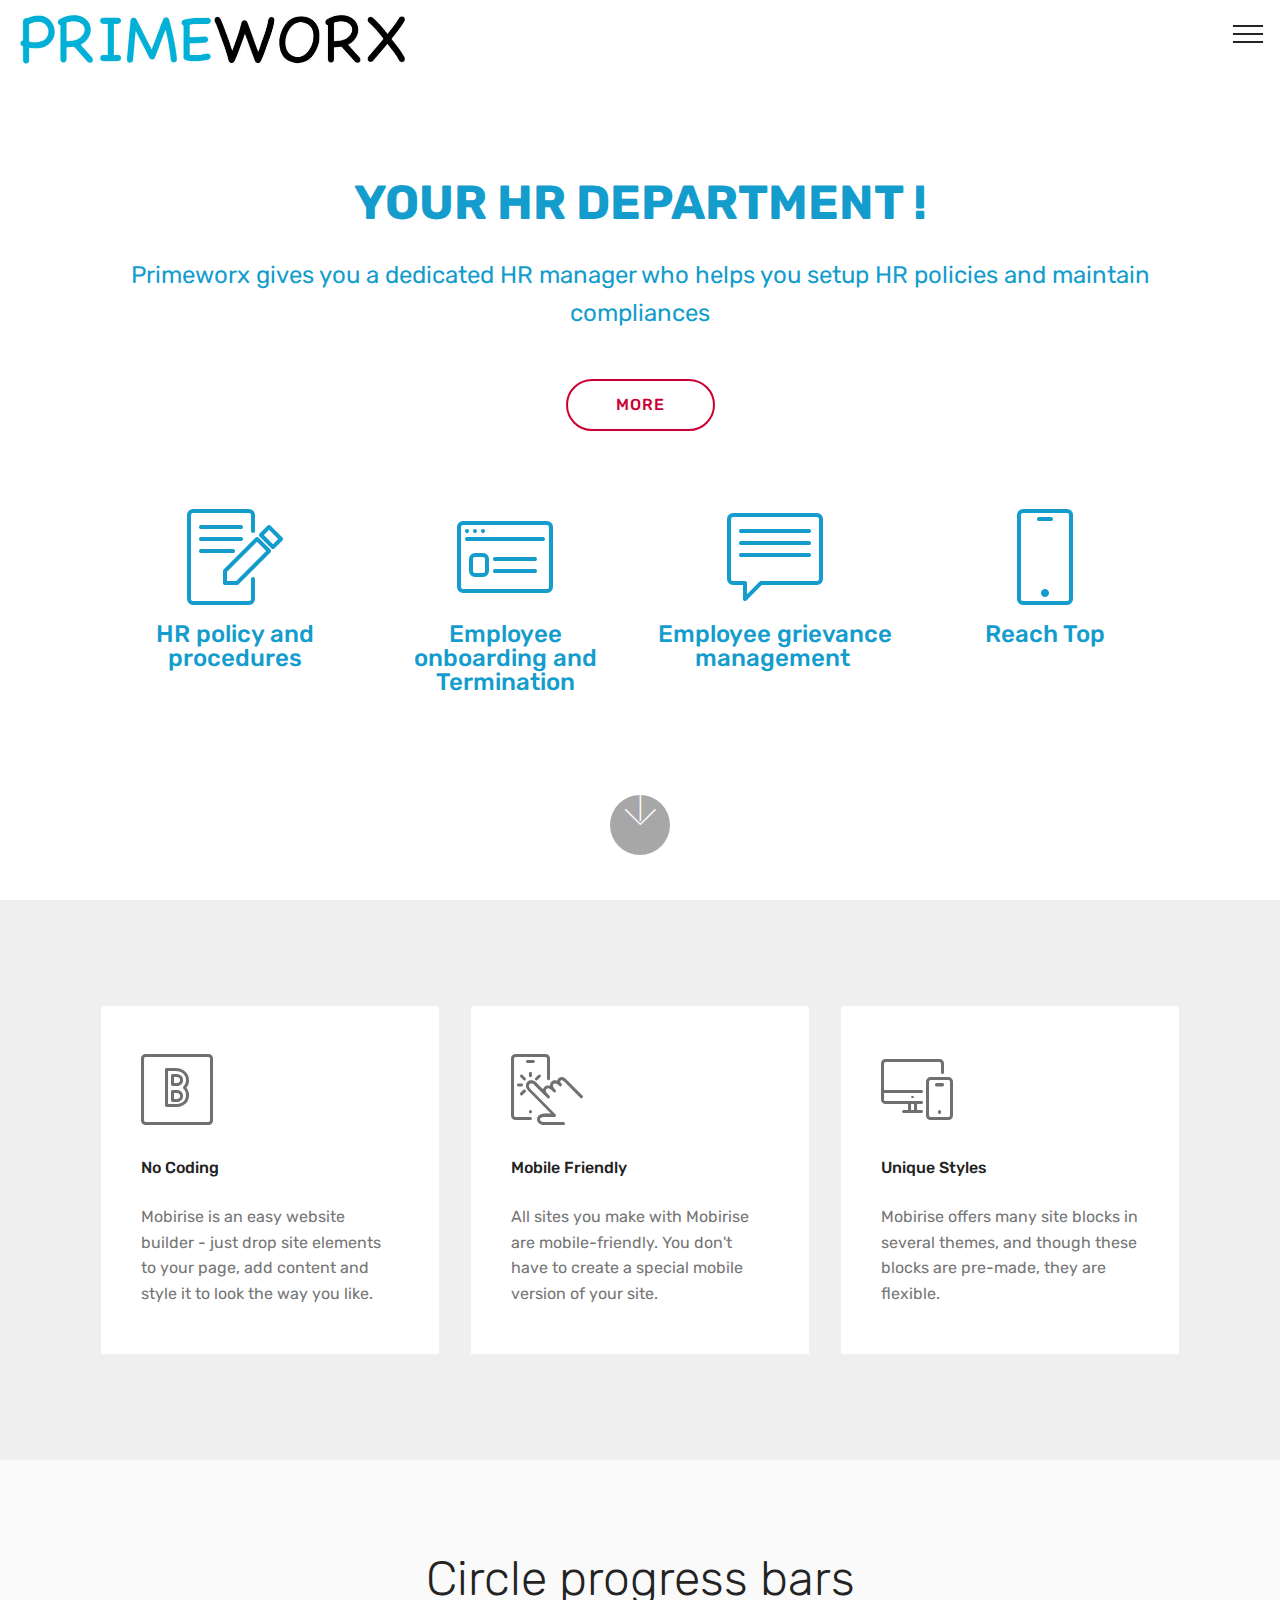
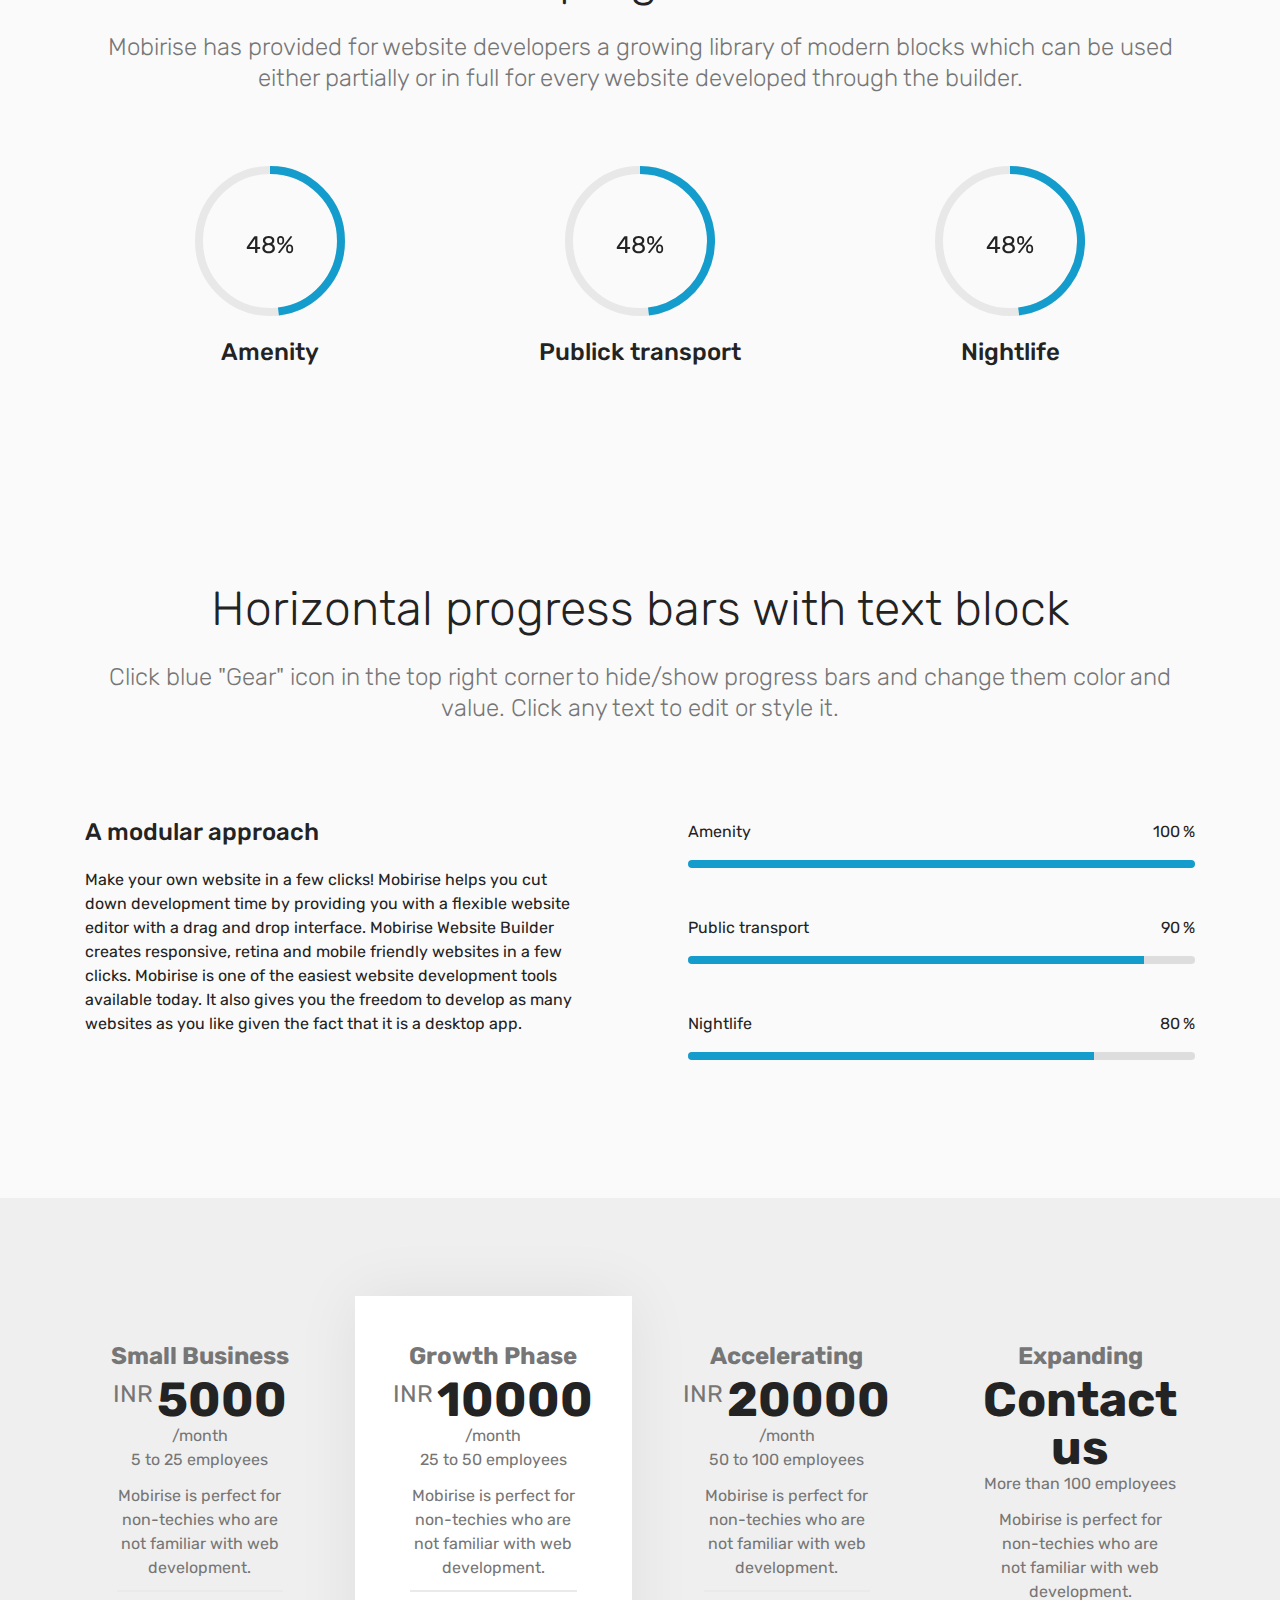
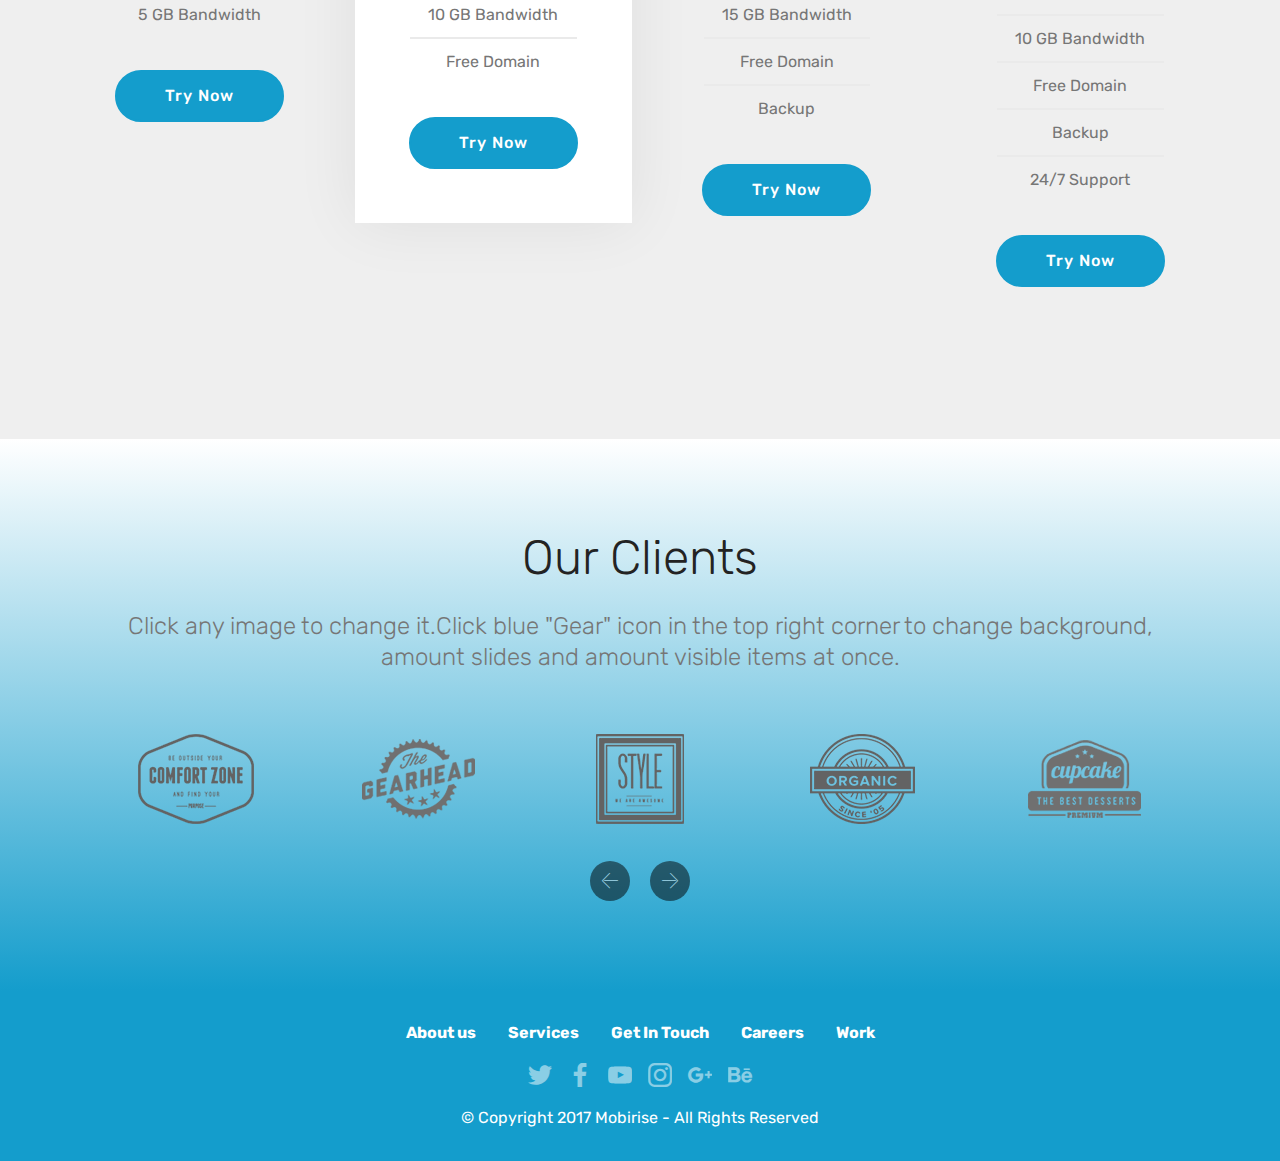
==== commit 36803df2: "create github pages" ====
--- a/index.html
+++ b/index.html
@@ -15,6 +15,8 @@
   <link rel="stylesheet" href="assets/bootstrap/css/bootstrap-grid.min.css">
   <link rel="stylesheet" href="assets/bootstrap/css/bootstrap-reboot.min.css">
   <link rel="stylesheet" href="assets/dropdown/css/style.css">
+  <link rel="stylesheet" href="assets/socicon/css/styles.css">
+  <link rel="stylesheet" href="assets/as-pie-progress/css/progress.min.css">
   <link rel="stylesheet" href="assets/theme/css/style.css">
   <link rel="stylesheet" href="assets/mobirise/css/mbr-additional.css" type="text/css">
   
@@ -22,7 +24,7 @@
   
 </head>
 <body>
-  <link rel="stylesheet" href="style.less" class="cid-rtKPM1EZvD" id="menu1-0" data-rv-view="16"><section class="menu cid-rtKPM1EZvD" once="menu" id="menu1-0">
+  <link rel="stylesheet" href="style.less" class="cid-rtKPM1EZvD" id="menu1-0" data-rv-view="82"><section class="menu cid-rtKPM1EZvD" once="menu" id="menu1-0">
 
     
 
@@ -70,13 +72,570 @@
     </nav>
 </section>
 
-
-  <section class="engine"><a href="https://mobirise.info">Mobirise</a></section><script src="assets/web/assets/jquery/jquery.min.js"></script>
+<section class="engine"><a href="https://mobirise.info/f">simple website maker</a></section><section class="header12 cid-rtKQthnmPj mbr-fullscreen" id="header12-1">
+
+    
+
+    
+
+    <div class="container  ">
+            <div class="media-container">
+                <div class="col-md-12 align-center">
+                    <h1 class="mbr-section-title pb-3 mbr-white mbr-bold mbr-fonts-style display-2">YOUR HR DEPARTMENT !</h1>
+                    <p class="mbr-text pb-3 mbr-white mbr-fonts-style display-5">
+                        Primeworx gives you a dedicated HR manager who helps you setup HR policies and maintain compliances</p>
+                    <div class="mbr-section-btn align-center py-2"><a class="btn btn-md btn-secondary-outline display-4" href="https://mobirise.co">MORE</a></div>
+
+                    <div class="icons-media-container mbr-white">
+                        <div class="card col-12 col-md-6 col-lg-3">
+                            <div class="icon-block">
+                            <a href="https://mobirise.co/">
+                                <span class="mbr-iconfont mbri-edit" style="color: rgb(20, 157, 204); fill: rgb(20, 157, 204);"></span>
+                            </a>
+                            </div>
+                            <h5 class="mbr-fonts-style display-5">
+                                HR policy and procedures</h5>
+                        </div>
+
+                        <div class="card col-12 col-md-6 col-lg-3">
+                            <div class="icon-block">
+                                <a href="https://mobirise.co/">
+                                    <span class="mbr-iconfont mbri-sites" style="color: rgb(20, 157, 204); fill: rgb(20, 157, 204);"></span>
+                                </a>
+                            </div>
+                            <h5 class="mbr-fonts-style display-5">
+                                Employee onboarding and Termination</h5>
+                        </div>
+
+                        <div class="card col-12 col-md-6 col-lg-3">
+                            <div class="icon-block">
+                                <a href="https://mobirise.co/">
+                                    <span class="mbr-iconfont mbri-chat" style="color: rgb(20, 157, 204); fill: rgb(20, 157, 204);"></span>
+                                </a>
+                            </div>
+                            <h5 class="mbr-fonts-style display-5">
+                                Employee grievance management&nbsp;</h5>
+                        </div>
+
+                        <div class="card col-12 col-md-6 col-lg-3">
+                            <div class="icon-block">
+                                <a href="https://mobirise.co/">
+                                    <span class="mbr-iconfont mbri-mobile" style="color: rgb(20, 157, 204); fill: rgb(20, 157, 204);"></span>
+                                </a>
+                            </div>
+                            <h5 class="mbr-fonts-style display-5">
+                                Reach Top
+                            </h5>
+                        </div>
+                    </div>
+                </div>
+            </div>
+    </div>
+
+    <div class="mbr-arrow hidden-sm-down" aria-hidden="true">
+        <a href="#next">
+            <i class="mbri-down mbr-iconfont"></i>
+        </a>
+    </div>
+</section>
+
+<section class="features6 cid-rtKQBcnDZS" id="features6-2">
+    
+    
+
+    
+    <div class="container">
+        <div class="media-container-row">
+
+            <div class="card p-3 col-12 col-md-6 col-lg-4">
+                <div class="card-img pb-3">
+                    <span class="mbri-bootstrap mbr-iconfont"></span>
+                </div>
+                <div class="card-box">
+                    <h4 class="card-title py-3 mbr-fonts-style display-7">
+                        No Coding
+                    </h4>
+                    <p class="mbr-text mbr-fonts-style display-7">
+                       Mobirise is an easy website builder - just drop site elements to your page, add content and style it to look the way you like.
+                    </p>
+                </div>
+            </div>
+
+            <div class="card p-3 col-12 col-md-6 col-lg-4">
+                <div class="card-img pb-3">
+                    <span class="mbri-touch mbr-iconfont"></span>
+                </div>
+                <div class="card-box">
+                    <h4 class="card-title py-3 mbr-fonts-style display-7">
+                        Mobile Friendly
+                    </h4>
+                    <p class="mbr-text mbr-fonts-style display-7">
+                       All sites you make with Mobirise are mobile-friendly. You don't have to create a special mobile version of your site.
+                    </p>
+                </div>
+            </div>
+
+            <div class="card p-3 col-12 col-md-6 col-lg-4">
+                <div class="card-img pb-3">
+                    <span class="mbri-responsive mbr-iconfont"></span>
+                </div>
+                <div class="card-box">
+                    <h4 class="card-title py-3 mbr-fonts-style display-7">
+                        Unique Styles
+                    </h4>
+                    <p class="mbr-text mbr-fonts-style display-7">
+                       Mobirise offers many site blocks in several themes, and though these blocks are pre-made, they are flexible.
+                    </p>
+                </div>
+            </div>
+
+            
+
+        </div>
+
+    </div>
+
+</section>
+
+<section class="progress-bars3 cid-rtKQI2ZMIj" id="progress-bars3-5">
+ 
+     
+
+    
+    
+    <div class="container">
+        <h2 class="mbr-section-title pb-3 align-center mbr-fonts-style display-2">
+            Circle progress bars
+        </h2>
+
+        <h3 class="mbr-section-subtitle mbr-fonts-style display-5">
+            Mobirise has provided for website developers a growing library of modern blocks which can be used either partially or in full for every website developed through the builder.
+        </h3>
+    
+        <div class="media-container-row pt-5 mt-2">
+            <div class="card p-3 align-center">
+                <div class="wrap">
+                    <div class="pie_progress progress1" role="progressbar" data-goal="50">
+                        <p class="pie_progress__number mbr-fonts-style display-5"></p>
+                    </div>
+                </div> 
+                <div class="mbr-crt-title pt-3">
+                    <h4 class="card-title py-2 mbr-fonts-style display-5">
+                        Amenity
+                    </h4>
+                </div>                 
+            </div>
+
+            <div class="card p-3 align-center">
+                <div class="wrap">
+                    <div class="pie_progress progress2" role="progressbar" data-goal="60">
+                        <p class="pie_progress__number mbr-fonts-style display-5"></p>
+                    </div>
+                </div> 
+                <div class="mbr-crt-title pt-3">
+                    <h4 class="card-title py-2 mbr-fonts-style display-5">
+                        Publick transport
+                    </h4>
+                </div>                 
+            </div>
+
+            <div class="card p-3 align-center">
+                <div class="wrap">
+                    <div class="pie_progress progress3" role="progressbar" data-goal="70">
+                        <p class="pie_progress__number mbr-fonts-style display-5"></p>
+                    </div>
+                </div> 
+                <div class="mbr-crt-title pt-3">
+                    <h4 class="card-title py-2 mbr-fonts-style display-5">
+                        Nightlife
+                    </h4>
+                </div>                 
+            </div>
+
+            
+
+            
+
+            
+        </div>
+</div></section>
+
+<section class="progress-bars2 cid-rtKQGGzbpO" id="progress-bars2-4">
+    
+     
+
+    
+
+    <div class="container">
+        <h2 class="mbr-section-title pb-3 align-center mbr-fonts-style display-2">
+            Horizontal progress bars with text block
+        </h2>
+
+        <h3 class="mbr-section-subtitle mbr-fonts-style display-5">
+            Click blue "Gear" icon in the top right corner to hide/show progress bars and change them color and value. Click any text to edit or style it.
+        </h3>
+
+        <div class="row pt-5 mt-5">
+            <div class="col-md-6 text-elements">
+                <h4 class="section-content-title pb-3 align-left mbr-fonts-style display-5">
+                    A modular approach  
+                </h4>
+                <p class="section-content-text align-left mbr-fonts-style display-7">
+                    Make your own website in a few clicks! Mobirise helps you cut down development time by providing you with a flexible website editor with a drag and drop interface. Mobirise Website Builder creates responsive, retina and mobile friendly websites in a few clicks. Mobirise is one of the easiest website development tools available today. It also gives you the freedom to develop as many websites as you like given the fact that it is a desktop app.
+                </p>
+            </div>
+            <div class="progress_elements col-md-6">
+                <div class="progress1 pb-5">
+                    <div class="title-wrap">
+                        <div class="progressbar-title mbr-fonts-style display-7">
+                            <p>
+                                Amenity
+                            </p>
+                        </div>
+                        <div class="progress_value mbr-fonts-style display-7">
+                            <div class="progressbar-number">
+                            </div>
+                            <span>%</span>
+                        </div>
+                    </div>
+                    <progress class="progress progress-primary " max="100" value="100">
+                    </progress>
+                </div>
+                 
+                <div class="progress2 pb-5">
+                    <div class="title-wrap">
+                        <div class="progressbar-title mbr-fonts-style display-7">
+                            <p>
+                                Public transport
+                            </p>
+                        </div>
+                    <div class="progress_value mbr-fonts-style display-7">
+                        <div class="progressbar-number">
+                        </div>
+                        <span>%</span>
+                    </div>
+                    </div>
+                    <progress class="progress progress-primary" max="100" value="90">
+                    </progress>
+                </div>
+                
+                <div class="progress3 pb-5">
+                    <div class="title-wrap">
+                        <div class="progressbar-title mbr-fonts-style display-7">
+                            <p>
+                                Nightlife
+                            </p>
+                        </div>
+                    <div class="progress_value mbr-fonts-style display-7">
+                        <div class="progressbar-number">
+                        </div>
+                        <span>%</span>
+                    </div>
+                    </div>
+                    <progress class="progress progress-primary" max="100" value="80">
+                    </progress>
+                </div>
+                
+                
+            
+                
+            </div>
+        </div>
+    </div>
+</section>
+
+<section class="cid-rtKQEb6X4Y" id="pricing-tables2-3">
+
+    
+
+    
+
+    <div class="container">
+        <div class="media-container-row">
+
+            <div class="plan col-12 mx-2 my-2 justify-content-center col-lg-3">
+                <div class="plan-header text-center pt-5">
+                    <h3 class="plan-title mbr-fonts-style display-5"><strong>
+                        Small Business</strong></h3>
+                    <div class="plan-price">
+                        <span class="price-value mbr-fonts-style display-5"><span style="font-weight: normal;">INR</span></span>
+                        <span class="price-figure mbr-fonts-style display-2">
+                            5000</span>
+                        <small class="price-term mbr-fonts-style display-7">
+                            <br>/month<br>5 to 25 employees<br></small>
+                    </div>
+                </div>
+                <div class="plan-body">
+                    <div class="plan-list align-center">
+                        <ul class="list-group list-group-flush mbr-fonts-style display-7">
+                            <li class="list-group-item">
+                                Mobirise is perfect for non-techies who are not familiar with web development.
+                            </li>
+                            <li class="list-group-item">
+                                5 GB Bandwidth</li>
+                        </ul>
+                    </div>
+                    <div class="mbr-section-btn text-center py-4 pb-5"><a href="https://mobirise.co" class="btn btn-primary display-4">Try Now</a></div>
+                </div>
+            </div>
+
+            <div class="plan col-12 mx-2 my-2 justify-content-center favorite col-lg-3">
+                <div class="plan-header text-center pt-5">
+                    <h3 class="plan-title mbr-fonts-style display-5"><strong>Growth Phase</strong></h3>
+                    <div class="plan-price">
+                        <span class="price-value mbr-fonts-style display-5"><span style="font-weight: normal;">INR</span></span>
+                        <span class="price-figure mbr-fonts-style display-2">
+                            10000</span>
+                        <small class="price-term mbr-fonts-style display-7">
+                            /month<br>25 to 50 employees<br></small>
+                    </div>
+                </div>
+                <div class="plan-body">
+                    <div class="plan-list align-center">
+                        <ul class="list-group list-group-flush mbr-fonts-style display-7">
+                            <li class="list-group-item">
+                                Mobirise is perfect for non-techies who are not familiar with web development.
+                            </li>
+                            <li class="list-group-item">
+                                10 GB Bandwidth
+                            </li>
+                            <li class="list-group-item">
+                                Free Domain</li>
+                        </ul>
+                    </div>
+                    <div class="mbr-section-btn text-center py-4 pb-5"><a href="https://mobirise.co" class="btn btn-primary display-4">Try Now</a></div>
+                </div>
+            </div>
+
+            <div class="plan col-12 mx-2 my-2 justify-content-center col-lg-3">
+                <div class="plan-header text-center pt-5">
+                    <h3 class="plan-title mbr-fonts-style display-5"><strong>Accelerating</strong></h3>
+                    <div class="plan-price">
+                        <span class="price-value mbr-fonts-style display-5"><span style="font-weight: normal;">
+                            INR</span></span>
+                        <span class="price-figure mbr-fonts-style display-2">20000</span>
+                        <small class="price-term mbr-fonts-style display-7">
+                            /month<br>50 to 100 employees<br></small>
+                    </div>
+                </div>
+                <div class="plan-body">
+                    <div class="plan-list align-center">
+                        <ul class="list-group list-group-flush mbr-fonts-style display-7">
+                            <li class="list-group-item">
+                                Mobirise is perfect for non-techies who are not familiar with web development.
+                            </li>
+                            <li class="list-group-item">
+                                15 GB Bandwidth
+                            </li>
+                            <li class="list-group-item">
+                                Free Domain
+                            </li>
+                            <li class="list-group-item">
+                                Backup</li>
+                        </ul>
+                    </div>
+                    <div class="mbr-section-btn text-center py-4 pb-5"><a href="https://mobirise.co" class="btn btn-primary display-4">Try Now</a></div>
+                </div>
+            </div>
+
+            <div class="plan col-12 mx-2 my-2 justify-content-center col-lg-3">
+                <div class="plan-header text-center pt-5">
+                    <h3 class="plan-title mbr-fonts-style display-5"><strong>
+                        Expanding</strong></h3>
+                    <div class="plan-price">
+                        <span class="price-value mbr-fonts-style display-5"></span>
+                        <span class="price-figure mbr-fonts-style display-2">Contact us</span>
+                        <small class="price-term mbr-fonts-style display-7"><br>More than 100 employees<br></small>
+                    </div>
+                </div>
+                <div class="plan-body">
+                    <div class="plan-list align-center">
+                        <ul class="list-group list-group-flush mbr-fonts-style display-7">
+                            <li class="list-group-item">
+                                Mobirise is perfect for non-techies who are not familiar with web development.
+                            </li>
+                            <li class="list-group-item">
+                                10 GB Bandwidth
+                            </li>
+                            <li class="list-group-item">
+                                Free Domain
+                            </li>
+                            <li class="list-group-item">
+                                Backup
+                            </li>
+                            <li class="list-group-item">
+                                24/7 Support</li>
+                        </ul>
+                    </div>
+                    <div class="mbr-section-btn text-center py-4 pb-5"><a href="https://mobirise.co" class="btn btn-primary display-4">Try Now</a></div>
+                </div>
+            </div>
+
+        </div>
+    </div>
+</section>
+
+<section class="clients cid-rtKQRC3rhb" id="clients-7">
+      
+
+    
+        <div class="container mb-5">
+            <div class="media-container-row">
+                <div class="col-12 align-center">
+                    <h2 class="mbr-section-title pb-3 mbr-fonts-style display-2">
+                        Our Clients
+                    </h2>
+                    <h3 class="mbr-section-subtitle mbr-light mbr-fonts-style display-5">
+                        Click any image to change it.Click blue "Gear" icon in the top right corner to change background, amount slides and amount visible items at once.
+                    </h3>
+                </div>
+            </div>
+        </div>
+
+    <div class="container">
+        <div class="carousel slide" data-ride="carousel" role="listbox">
+            <div class="carousel-inner" data-visible="5">
+                
+                
+                
+                
+                
+            <div class="carousel-item ">
+                    <div class="media-container-row">
+                        <div class="col-md-12">
+                            <div class="wrap-img ">
+                                <img src="assets/images/1.png" class="img-responsive clients-img">
+                            </div>
+                        </div>
+                    </div>
+                </div><div class="carousel-item ">
+                    <div class="media-container-row">
+                        <div class="col-md-12">
+                            <div class="wrap-img ">
+                                <img src="assets/images/2.png" class="img-responsive clients-img">
+                            </div>
+                        </div>
+                    </div>
+                </div><div class="carousel-item ">
+                    <div class="media-container-row">
+                        <div class="col-md-12">
+                            <div class="wrap-img ">
+                                <img src="assets/images/3.png" class="img-responsive clients-img">
+                            </div>
+                        </div>
+                    </div>
+                </div><div class="carousel-item ">
+                    <div class="media-container-row">
+                        <div class="col-md-12">
+                            <div class="wrap-img ">
+                                <img src="assets/images/4.png" class="img-responsive clients-img">
+                            </div>
+                        </div>
+                    </div>
+                </div><div class="carousel-item ">
+                    <div class="media-container-row">
+                        <div class="col-md-12">
+                            <div class="wrap-img ">
+                                <img src="assets/images/5.png" class="img-responsive clients-img">
+                            </div>
+                        </div>
+                    </div>
+                </div></div>
+            <div class="carousel-controls">
+                <a data-app-prevent-settings="" class="carousel-control carousel-control-prev" role="button" data-slide="prev">
+                    <span aria-hidden="true" class="mbri-left mbr-iconfont"></span>
+                    <span class="sr-only">Previous</span>
+                </a>
+                <a data-app-prevent-settings="" class="carousel-control carousel-control-next" role="button" data-slide="next">
+                    <span aria-hidden="true" class="mbri-right mbr-iconfont"></span>
+                    <span class="sr-only">Next</span>
+                </a>
+            </div>
+        </div>
+    </div>
+</section>
+
+<section once="" class="cid-rtKQTDioLb" id="footer7-8">
+
+    
+
+    
+
+    <div class="container">
+        <div class="media-container-row align-center mbr-white">
+            <div class="row row-links">
+                <ul class="foot-menu">
+                    
+                    
+                    
+                    
+                    
+                <li class="foot-menu-item mbr-fonts-style display-7">
+                        <a class="text-white mbr-bold" href="#" target="_blank">About us</a>
+                    </li><li class="foot-menu-item mbr-fonts-style display-7">
+                        <a class="text-white mbr-bold" href="#" target="_blank">Services</a>
+                    </li><li class="foot-menu-item mbr-fonts-style display-7">
+                        <a class="text-white mbr-bold" href="#" target="_blank">Get In Touch</a>
+                    </li><li class="foot-menu-item mbr-fonts-style display-7">
+                        <a class="text-white mbr-bold" href="#" target="_blank">Careers</a>
+                    </li><li class="foot-menu-item mbr-fonts-style display-7">
+                        <a class="text-white mbr-bold" href="#" target="_blank">Work</a>
+                    </li></ul>
+            </div>
+            <div class="row social-row">
+                <div class="social-list align-right pb-2">
+                    
+                    
+                    
+                    
+                    
+                    
+                <div class="soc-item">
+                        <a href="https://twitter.com/mobirise" target="_blank">
+                            <span class="socicon-twitter socicon mbr-iconfont mbr-iconfont-social"></span>
+                        </a>
+                    </div><div class="soc-item">
+                        <a href="https://www.facebook.com/pages/Mobirise/1616226671953247" target="_blank">
+                            <span class="socicon-facebook socicon mbr-iconfont mbr-iconfont-social"></span>
+                        </a>
+                    </div><div class="soc-item">
+                        <a href="https://www.youtube.com/c/mobirise" target="_blank">
+                            <span class="socicon-youtube socicon mbr-iconfont mbr-iconfont-social"></span>
+                        </a>
+                    </div><div class="soc-item">
+                        <a href="https://instagram.com/mobirise" target="_blank">
+                            <span class="socicon-instagram socicon mbr-iconfont mbr-iconfont-social"></span>
+                        </a>
+                    </div><div class="soc-item">
+                        <a href="https://plus.google.com/u/0/+Mobirise" target="_blank">
+                            <span class="socicon-googleplus socicon mbr-iconfont mbr-iconfont-social"></span>
+                        </a>
+                    </div><div class="soc-item">
+                        <a href="https://www.behance.net/Mobirise" target="_blank">
+                            <span class="socicon-behance socicon mbr-iconfont mbr-iconfont-social"></span>
+                        </a>
+                    </div></div>
+            </div>
+            <div class="row row-copirayt">
+                <p class="mbr-text mb-0 mbr-fonts-style mbr-white align-center display-7">
+                    © Copyright 2017 Mobirise - All Rights Reserved
+                </p>
+            </div>
+        </div>
+    </div>
+</section>
+
+
+  <script src="assets/web/assets/jquery/jquery.min.js"></script>
   <script src="assets/popper/popper.min.js"></script>
   <script src="assets/tether/tether.min.js"></script>
   <script src="assets/bootstrap/js/bootstrap.min.js"></script>
   <script src="assets/smoothscroll/smooth-scroll.js"></script>
   <script src="assets/dropdown/js/script.min.js"></script>
+  <script src="assets/vimeoplayer/jquery.mb.vimeo_player.js"></script>
+  <script src="assets/as-pie-progress/jquery-as-pie-progress.min.js"></script>
+  <script src="assets/bootstrapcarouselswipe/bootstrap-carousel-swipe.js"></script>
+  <script src="assets/mbr-clients-slider/mbr-clients-slider.js"></script>
   <script src="assets/touchswipe/jquery.touch-swipe.min.js"></script>
   <script src="assets/theme/js/script.js"></script>
   
--- a/assets/socicon/css/styles.css
+++ b/assets/socicon/css/styles.css
@@ -0,0 +1,544 @@
+@charset "UTF-8";
+
+@font-face {
+  font-family: "socicon";
+  src:url("../fonts/socicon.eot");
+  src:url("../fonts/socicon.eot?#iefix") format("embedded-opentype"),
+    url("../fonts/socicon.woff") format("woff"),
+    url("../fonts/socicon.ttf") format("truetype"),
+    url("../fonts/socicon.svg#socicon") format("svg");
+  font-weight: normal;
+  font-style: normal;
+
+}
+
+[data-icon]:before {
+  font-family: "socicon" !important;
+  content: attr(data-icon);
+  font-style: normal !important;
+  font-weight: normal !important;
+  font-variant: normal !important;
+  text-transform: none !important;
+  speak: none;
+  line-height: 1;
+  -webkit-font-smoothing: antialiased;
+  -moz-osx-font-smoothing: grayscale;
+}
+
+[class^="socicon-"]:before,
+[class*=" socicon-"]:before {
+  font-family: "socicon" !important;
+  font-style: normal !important;
+  font-weight: normal !important;
+  font-variant: normal !important;
+  text-transform: none !important;
+  speak: none;
+  line-height: 1;
+  -webkit-font-smoothing: antialiased;
+  -moz-osx-font-smoothing: grayscale;
+}
+
+.socicon-modelmayhem:before {
+  content: "\e000";
+}
+.socicon-mixcloud:before {
+  content: "\e001";
+}
+.socicon-drupal:before {
+  content: "\e002";
+}
+.socicon-swarm:before {
+  content: "\e003";
+}
+.socicon-istock:before {
+  content: "\e004";
+}
+.socicon-yammer:before {
+  content: "\e005";
+}
+.socicon-ello:before {
+  content: "\e006";
+}
+.socicon-stackoverflow:before {
+  content: "\e007";
+}
+.socicon-persona:before {
+  content: "\e008";
+}
+.socicon-triplej:before {
+  content: "\e009";
+}
+.socicon-houzz:before {
+  content: "\e00a";
+}
+.socicon-rss:before {
+  content: "\e00b";
+}
+.socicon-paypal:before {
+  content: "\e00c";
+}
+.socicon-odnoklassniki:before {
+  content: "\e00d";
+}
+.socicon-airbnb:before {
+  content: "\e00e";
+}
+.socicon-periscope:before {
+  content: "\e00f";
+}
+.socicon-outlook:before {
+  content: "\e010";
+}
+.socicon-coderwall:before {
+  content: "\e011";
+}
+.socicon-tripadvisor:before {
+  content: "\e012";
+}
+.socicon-appnet:before {
+  content: "\e013";
+}
+.socicon-goodreads:before {
+  content: "\e014";
+}
+.socicon-tripit:before {
+  content: "\e015";
+}
+.socicon-lanyrd:before {
+  content: "\e016";
+}
+.socicon-slideshare:before {
+  content: "\e017";
+}
+.socicon-buffer:before {
+  content: "\e018";
+}
+.socicon-disqus:before {
+  content: "\e019";
+}
+.socicon-vkontakte:before {
+  content: "\e01a";
+}
+.socicon-whatsapp:before {
+  content: "\e01b";
+}
+.socicon-patreon:before {
+  content: "\e01c";
+}
+.socicon-storehouse:before {
+  content: "\e01d";
+}
+.socicon-pocket:before {
+  content: "\e01e";
+}
+.socicon-mail:before {
+  content: "\e01f";
+}
+.socicon-blogger:before {
+  content: "\e020";
+}
+.socicon-technorati:before {
+  content: "\e021";
+}
+.socicon-reddit:before {
+  content: "\e022";
+}
+.socicon-dribbble:before {
+  content: "\e023";
+}
+.socicon-stumbleupon:before {
+  content: "\e024";
+}
+.socicon-digg:before {
+  content: "\e025";
+}
+.socicon-envato:before {
+  content: "\e026";
+}
+.socicon-behance:before {
+  content: "\e027";
+}
+.socicon-delicious:before {
+  content: "\e028";
+}
+.socicon-deviantart:before {
+  content: "\e029";
+}
+.socicon-forrst:before {
+  content: "\e02a";
+}
+.socicon-play:before {
+  content: "\e02b";
+}
+.socicon-zerply:before {
+  content: "\e02c";
+}
+.socicon-wikipedia:before {
+  content: "\e02d";
+}
+.socicon-apple:before {
+  content: "\e02e";
+}
+.socicon-flattr:before {
+  content: "\e02f";
+}
+.socicon-github:before {
+  content: "\e030";
+}
+.socicon-renren:before {
+  content: "\e031";
+}
+.socicon-friendfeed:before {
+  content: "\e032";
+}
+.socicon-newsvine:before {
+  content: "\e033";
+}
+.socicon-identica:before {
+  content: "\e034";
+}
+.socicon-bebo:before {
+  content: "\e035";
+}
+.socicon-zynga:before {
+  content: "\e036";
+}
+.socicon-steam:before {
+  content: "\e037";
+}
+.socicon-xbox:before {
+  content: "\e038";
+}
+.socicon-windows:before {
+  content: "\e039";
+}
+.socicon-qq:before {
+  content: "\e03a";
+}
+.socicon-douban:before {
+  content: "\e03b";
+}
+.socicon-meetup:before {
+  content: "\e03c";
+}
+.socicon-playstation:before {
+  content: "\e03d";
+}
+.socicon-android:before {
+  content: "\e03e";
+}
+.socicon-snapchat:before {
+  content: "\e03f";
+}
+.socicon-twitter:before {
+  content: "\e040";
+}
+.socicon-facebook:before {
+  content: "\e041";
+}
+.socicon-googleplus:before {
+  content: "\e042";
+}
+.socicon-pinterest:before {
+  content: "\e043";
+}
+.socicon-foursquare:before {
+  content: "\e044";
+}
+.socicon-yahoo:before {
+  content: "\e045";
+}
+.socicon-skype:before {
+  content: "\e046";
+}
+.socicon-yelp:before {
+  content: "\e047";
+}
+.socicon-feedburner:before {
+  content: "\e048";
+}
+.socicon-linkedin:before {
+  content: "\e049";
+}
+.socicon-viadeo:before {
+  content: "\e04a";
+}
+.socicon-xing:before {
+  content: "\e04b";
+}
+.socicon-myspace:before {
+  content: "\e04c";
+}
+.socicon-soundcloud:before {
+  content: "\e04d";
+}
+.socicon-spotify:before {
+  content: "\e04e";
+}
+.socicon-grooveshark:before {
+  content: "\e04f";
+}
+.socicon-lastfm:before {
+  content: "\e050";
+}
+.socicon-youtube:before {
+  content: "\e051";
+}
+.socicon-vimeo:before {
+  content: "\e052";
+}
+.socicon-dailymotion:before {
+  content: "\e053";
+}
+.socicon-vine:before {
+  content: "\e054";
+}
+.socicon-flickr:before {
+  content: "\e055";
+}
+.socicon-500px:before {
+  content: "\e056";
+}
+.socicon-wordpress:before {
+  content: "\e058";
+}
+.socicon-tumblr:before {
+  content: "\e059";
+}
+.socicon-twitch:before {
+  content: "\e05a";
+}
+.socicon-8tracks:before {
+  content: "\e05b";
+}
+.socicon-amazon:before {
+  content: "\e05c";
+}
+.socicon-icq:before {
+  content: "\e05d";
+}
+.socicon-smugmug:before {
+  content: "\e05e";
+}
+.socicon-ravelry:before {
+  content: "\e05f";
+}
+.socicon-weibo:before {
+  content: "\e060";
+}
+.socicon-baidu:before {
+  content: "\e061";
+}
+.socicon-angellist:before {
+  content: "\e062";
+}
+.socicon-ebay:before {
+  content: "\e063";
+}
+.socicon-imdb:before {
+  content: "\e064";
+}
+.socicon-stayfriends:before {
+  content: "\e065";
+}
+.socicon-residentadvisor:before {
+  content: "\e066";
+}
+.socicon-google:before {
+  content: "\e067";
+}
+.socicon-yandex:before {
+  content: "\e068";
+}
+.socicon-sharethis:before {
+  content: "\e069";
+}
+.socicon-bandcamp:before {
+  content: "\e06a";
+}
+.socicon-itunes:before {
+  content: "\e06b";
+}
+.socicon-deezer:before {
+  content: "\e06c";
+}
+.socicon-telegram:before {
+  content: "\e06e";
+}
+.socicon-openid:before {
+  content: "\e06f";
+}
+.socicon-amplement:before {
+  content: "\e070";
+}
+.socicon-viber:before {
+  content: "\e071";
+}
+.socicon-zomato:before {
+  content: "\e072";
+}
+.socicon-draugiem:before {
+  content: "\e074";
+}
+.socicon-endomodo:before {
+  content: "\e075";
+}
+.socicon-filmweb:before {
+  content: "\e076";
+}
+.socicon-stackexchange:before {
+  content: "\e077";
+}
+.socicon-wykop:before {
+  content: "\e078";
+}
+.socicon-teamspeak:before {
+  content: "\e079";
+}
+.socicon-teamviewer:before {
+  content: "\e07a";
+}
+.socicon-ventrilo:before {
+  content: "\e07b";
+}
+.socicon-younow:before {
+  content: "\e07c";
+}
+.socicon-raidcall:before {
+  content: "\e07d";
+}
+.socicon-mumble:before {
+  content: "\e07e";
+}
+.socicon-medium:before {
+  content: "\e06d";
+}
+.socicon-bebee:before {
+  content: "\e07f";
+}
+.socicon-hitbox:before {
+  content: "\e080";
+}
+.socicon-reverbnation:before {
+  content: "\e081";
+}
+.socicon-formulr:before {
+  content: "\e082";
+}
+.socicon-instagram:before {
+  content: "\e057";
+}
+.socicon-battlenet:before {
+  content: "\e083";
+}
+.socicon-chrome:before {
+  content: "\e084";
+}
+.socicon-discord:before {
+  content: "\e086";
+}
+.socicon-issuu:before {
+  content: "\e087";
+}
+.socicon-macos:before {
+  content: "\e088";
+}
+.socicon-firefox:before {
+  content: "\e089";
+}
+.socicon-opera:before {
+  content: "\e08d";
+}
+.socicon-keybase:before {
+  content: "\e090";
+}
+.socicon-alliance:before {
+  content: "\e091";
+}
+.socicon-livejournal:before {
+  content: "\e092";
+}
+.socicon-googlephotos:before {
+  content: "\e093";
+}
+.socicon-horde:before {
+  content: "\e094";
+}
+.socicon-etsy:before {
+  content: "\e095";
+}
+.socicon-zapier:before {
+  content: "\e096";
+}
+.socicon-google-scholar:before {
+  content: "\e097";
+}
+.socicon-researchgate:before {
+  content: "\e098";
+}
+.socicon-wechat:before {
+  content: "\e099";
+}
+.socicon-strava:before {
+  content: "\e09a";
+}
+.socicon-line:before {
+  content: "\e09b";
+}
+.socicon-lyft:before {
+  content: "\e09c";
+}
+.socicon-uber:before {
+  content: "\e09d";
+}
+.socicon-songkick:before {
+  content: "\e09e";
+}
+.socicon-viewbug:before {
+  content: "\e09f";
+}
+.socicon-googlegroups:before {
+  content: "\e0a0";
+}
+.socicon-quora:before {
+  content: "\e073";
+}
+.socicon-diablo:before {
+  content: "\e085";
+}
+.socicon-blizzard:before {
+  content: "\e0a1";
+}
+.socicon-hearthstone:before {
+  content: "\e08b";
+}
+.socicon-heroes:before {
+  content: "\e08a";
+}
+.socicon-overwatch:before {
+  content: "\e08c";
+}
+.socicon-warcraft:before {
+  content: "\e08e";
+}
+.socicon-starcraft:before {
+  content: "\e08f";
+}
+.socicon-beam:before {
+  content: "\e0a2";
+}
+.socicon-curse:before {
+  content: "\e0a3";
+}
+.socicon-player:before {
+  content: "\e0a4";
+}
+.socicon-streamjar:before {
+  content: "\e0a5";
+}
+.socicon-nintendo:before {
+  content: "\e0a6";
+}
+.socicon-hellocoton:before {
+  content: "\e0a7";
+}
--- a/assets/as-pie-progress/css/progress.min.css
+++ b/assets/as-pie-progress/css/progress.min.css
@@ -0,0 +1,9 @@
+/**
+* jQuery asPieProgress
+* A jQuery plugin that animate the progress bar
+* Compiled: Fri Sep 02 2016 14:07:00 GMT+0800 (CST)
+* @version v0.3.4
+* @link https://github.com/amazingSurge/jquery-asPieProgress
+* @copyright LGPL-3.0
+*/
+.pie_progress{position:relative;text-align:center;-webkit-transform-style:preserve-3d;transform-style:preserve-3d}.pie_progress svg{margin:0 auto}.pie_progress__content,.pie_progress__icon,.pie_progress__label,.pie_progress__number{position:absolute;top:50%;left:0;width:100%;-webkit-transform:translateY(-50%);-ms-transform:translateY(-50%);transform:translateY(-50%)}.pie_progress__number{font-size:42px}.pie_progress__label{margin-top:32px;font-size:12px}.pie_progress__svg{position:relative;display:inline-block;width:100%;padding-bottom:100%;overflow:hidden;vertical-align:middle}.pie_progress__svg svg{position:absolute;top:0;left:0;display:inline-block}--- a/assets/mobirise/css/mbr-additional.css
+++ b/assets/mobirise/css/mbr-additional.css
@@ -1773,3 +1773,526 @@
 .cid-rtKPM1EZvD .dropdown-item:hover {
   color: #55b4d4 !important;
 }
+.cid-rtKQthnmPj {
+  background-color: #ffffff;
+}
+.cid-rtKQthnmPj .icons-media-container {
+  display: flex;
+  -webkit-justify-content: center;
+  justify-content: center;
+  -webkit-flex-direction: row;
+  flex-direction: row;
+  -webkit-flex-wrap: wrap;
+  flex-wrap: wrap;
+  padding-top: 4rem;
+}
+.cid-rtKQthnmPj .icons-media-container .mbr-iconfont {
+  font-size: 96px;
+  color: #ffffff;
+}
+.cid-rtKQthnmPj .icons-media-container .icon-block {
+  padding-bottom: 1rem;
+}
+.cid-rtKQthnmPj .mbr-text {
+  color: #ffffff;
+}
+.cid-rtKQthnmPj .card {
+  padding-bottom: 1.5rem;
+}
+.cid-rtKQthnmPj .mbr-text,
+.cid-rtKQthnmPj .mbr-section-btn {
+  color: #149dcc;
+}
+.cid-rtKQthnmPj H1 {
+  color: #149dcc;
+}
+.cid-rtKQthnmPj H5 {
+  color: #149dcc;
+}
+.cid-rtKQBcnDZS {
+  padding-top: 90px;
+  padding-bottom: 90px;
+  background-color: #efefef;
+}
+.cid-rtKQBcnDZS h4 {
+  text-align: left;
+  font-weight: 500;
+}
+.cid-rtKQBcnDZS p {
+  color: #767676;
+  text-align: left;
+  margin-bottom: 0;
+}
+.cid-rtKQBcnDZS .card-img {
+  text-align: left;
+  background-color: #ffffff;
+  border-bottom-right-radius: 0;
+  border-bottom-left-radius: 0;
+  padding: 3rem 2.5rem 0 2.5rem;
+}
+.cid-rtKQBcnDZS .card-img span {
+  font-size: 72px;
+  color: #707070;
+}
+.cid-rtKQBcnDZS .card-box {
+  padding: 0rem 2.5rem 3rem 2.5rem;
+  background-color: #ffffff;
+}
+.cid-rtKQI2ZMIj {
+  padding-top: 90px;
+  padding-bottom: 90px;
+  background-color: #fafafa;
+}
+.cid-rtKQI2ZMIj h3 {
+  text-align: center;
+  font-weight: 300;
+}
+.cid-rtKQI2ZMIj .wrap {
+  width: 150px;
+  height: 150px;
+  margin: 0 auto;
+}
+.cid-rtKQI2ZMIj .mbr-section-subtitle {
+  color: #767676;
+}
+.cid-rtKQI2ZMIj .card {
+  -webkit-flex-basis: 100%;
+  flex-basis: 100%;
+  word-wrap: break-word;
+}
+.cid-rtKQI2ZMIj ellipse {
+  stroke: rgba(206, 206, 206, 0.4);
+}
+.cid-rtKQI2ZMIj path {
+  stroke: #149dcc;
+}
+@media (max-width: 991px) and (min-width: 768px) {
+  .cid-rtKQI2ZMIj .card {
+    -webkit-flex-basis: 33%;
+    flex-basis: 33%;
+  }
+}
+.cid-rtKQGGzbpO {
+  padding-top: 90px;
+  padding-bottom: 90px;
+  background-color: #fafafa;
+}
+.cid-rtKQGGzbpO h3 {
+  text-align: center;
+  font-weight: 300;
+}
+.cid-rtKQGGzbpO .progress {
+  width: 100%;
+}
+.cid-rtKQGGzbpO .title-wrap {
+  display: flex;
+  justify-content: space-between;
+  -webkit-justify-content: space-between;
+}
+.cid-rtKQGGzbpO progress {
+  height: 8px;
+}
+.cid-rtKQGGzbpO .progressbar-number {
+  display: inline-block;
+}
+.cid-rtKQGGzbpO .progress-primary {
+  background: rgba(206, 206, 206, 0.4);
+  border: none;
+  outline: none;
+}
+.cid-rtKQGGzbpO .progress-primary::-webkit-progress-bar {
+  background: rgba(206, 206, 206, 0.4);
+}
+.cid-rtKQGGzbpO .mbr-section-subtitle {
+  color: #767676;
+}
+.cid-rtKQGGzbpO .section-content-title {
+  font-weight: 500;
+}
+.cid-rtKQGGzbpO .progress_value {
+  position: relative;
+}
+.cid-rtKQGGzbpO .progress1 .progressbar-number:before,
+.cid-rtKQGGzbpO .progress2 .progressbar-number:before,
+.cid-rtKQGGzbpO .progress3 .progressbar-number:before,
+.cid-rtKQGGzbpO .progress4 .progressbar-number:before,
+.cid-rtKQGGzbpO .progress5 .progressbar-number:before {
+  position: absolute;
+  right: 15px;
+  top: 0;
+}
+.cid-rtKQGGzbpO progress[value]::-webkit-progress-bar {
+  background: rgba(206, 206, 206, 0.4);
+}
+.cid-rtKQGGzbpO progress::-webkit-progress-value {
+  background: #149dcc;
+}
+.cid-rtKQGGzbpO progress[value]::-moz-progress-bar {
+  background: #149dcc;
+}
+.cid-rtKQGGzbpO progress::-ms-fill {
+  background: #149dcc;
+}
+.cid-rtKQGGzbpO .progress1 .progressbar-number:before {
+  content: '100';
+}
+.cid-rtKQGGzbpO .progress2 .progressbar-number:before {
+  content: '90';
+}
+.cid-rtKQGGzbpO .progress3 .progressbar-number:before {
+  content: '80';
+}
+.cid-rtKQGGzbpO .progress4 .progressbar-number:before {
+  content: '70';
+}
+.cid-rtKQGGzbpO .progress5 .progressbar-number:before {
+  content: '60';
+}
+@media (min-width: 768px) {
+  .cid-rtKQGGzbpO .text-elements {
+    padding-right: 3rem;
+  }
+  .cid-rtKQGGzbpO .progress_elements {
+    padding-left: 3rem;
+  }
+}
+.cid-rtKQEb6X4Y {
+  padding-top: 90px;
+  padding-bottom: 90px;
+  background-color: #efefef;
+}
+.cid-rtKQEb6X4Y .list-group-item {
+  padding: .75rem 3.25rem;
+}
+.cid-rtKQEb6X4Y .plan {
+  word-break: break-word;
+  position: relative;
+  max-width: 300px;
+  padding-right: 0;
+  padding-left: 0;
+  color: #767676;
+}
+.cid-rtKQEb6X4Y .plan .list-group-item {
+  position: relative;
+  -webkit-justify-content: center;
+  justify-content: center;
+  background-color: transparent;
+  border: 0;
+}
+.cid-rtKQEb6X4Y .plan .list-group-item::after {
+  position: absolute;
+  bottom: 0;
+  left: 20%;
+  width: 60%;
+  height: 2px;
+  content: "";
+  background-color: #eaeaea;
+}
+.cid-rtKQEb6X4Y .plan .list-group-item:last-child::after {
+  display: none;
+}
+.cid-rtKQEb6X4Y .plan.favorite {
+  background-color: #fff;
+  box-shadow: 0 0 60px 0 rgba(0, 0, 0, 0.07);
+}
+.cid-rtKQEb6X4Y .plan-header {
+  padding-left: 1rem;
+  padding-right: 1rem;
+}
+.cid-rtKQEb6X4Y .price-figure {
+  font-weight: 700;
+  color: #232323;
+  text-align: center;
+}
+.cid-rtKQEb6X4Y .price-value {
+  font-weight: 700;
+  vertical-align: top;
+}
+@media (max-width: 550px) {
+  .cid-rtKQEb6X4Y .price-figure {
+    font-size: 4.25rem;
+  }
+}
+.cid-rtKQRC3rhb {
+  padding-top: 90px;
+  padding-bottom: 90px;
+  background-color: #ffffff;
+  background: linear-gradient(#ffffff, #149dcc);
+}
+.cid-rtKQRC3rhb .carousel-control {
+  background: #000;
+}
+.cid-rtKQRC3rhb .mbr-section-subtitle {
+  color: #767676;
+}
+.cid-rtKQRC3rhb .carousel-item {
+  -webkit-justify-content: center;
+  justify-content: center;
+}
+.cid-rtKQRC3rhb .carousel-item .media-container-row {
+  -webkit-flex-grow: 1;
+  flex-grow: 1;
+}
+.cid-rtKQRC3rhb .carousel-item .wrap-img {
+  text-align: center;
+}
+.cid-rtKQRC3rhb .carousel-item .wrap-img img {
+  max-height: 150px;
+  width: auto;
+  max-width: 100%;
+}
+.cid-rtKQRC3rhb .carousel-controls {
+  display: flex;
+  -webkit-justify-content: center;
+  justify-content: center;
+}
+.cid-rtKQRC3rhb .carousel-controls .carousel-control {
+  background: #000;
+  border-radius: 50%;
+  position: static;
+  width: 40px;
+  height: 40px;
+  margin-top: 2rem;
+  border-width: 1px;
+}
+.cid-rtKQRC3rhb .carousel-controls .carousel-control.carousel-control-prev {
+  left: auto;
+  margin-right: 20px;
+  margin-left: 0;
+}
+.cid-rtKQRC3rhb .carousel-controls .carousel-control.carousel-control-next {
+  right: auto;
+  margin-right: 0;
+}
+.cid-rtKQRC3rhb .carousel-controls .carousel-control .mbr-iconfont {
+  font-size: 1rem;
+}
+.cid-rtKQRC3rhb .cloneditem-1,
+.cid-rtKQRC3rhb .cloneditem-2,
+.cid-rtKQRC3rhb .cloneditem-3,
+.cid-rtKQRC3rhb .cloneditem-4,
+.cid-rtKQRC3rhb .cloneditem-5 {
+  display: none;
+}
+.cid-rtKQRC3rhb .col-lg-15 {
+  -webkit-box-flex: 0;
+  -ms-flex: 0 0 100%;
+  -webkit-flex: 0 0 100%;
+  flex: 0 0 100%;
+  max-width: 100%;
+  position: relative;
+  min-height: 1px;
+  padding-right: 10px;
+  padding-left: 10px;
+  width: 100%;
+}
+@media (min-width: 992px) {
+  .cid-rtKQRC3rhb .col-lg-15 {
+    -ms-flex: 0 0 20%;
+    -webkit-flex: 0 0 20%;
+    flex: 0 0 20%;
+    max-width: 20%;
+    width: 20%;
+  }
+  .cid-rtKQRC3rhb .carousel-inner.slides2 > .carousel-item.active.carousel-item-right,
+  .cid-rtKQRC3rhb .carousel-inner.slides2 > .carousel-item.carousel-item-next {
+    left: 0;
+    -webkit-transform: translate3d(50%, 0, 0);
+    transform: translate3d(50%, 0, 0);
+  }
+  .cid-rtKQRC3rhb .carousel-inner.slides2 > .carousel-item.active.carousel-item-left,
+  .cid-rtKQRC3rhb .carousel-inner.slides2 > .carousel-item.carousel-item-prev {
+    left: 0;
+    -webkit-transform: translate3d(-50%, 0, 0);
+    transform: translate3d(-50%, 0, 0);
+  }
+  .cid-rtKQRC3rhb .carousel-inner.slides2 > .carousel-item.carousel-item-left,
+  .cid-rtKQRC3rhb .carousel-inner.slides2 > .carousel-item.carousel-item-prev.carousel-item-right,
+  .cid-rtKQRC3rhb .carousel-inner.slides2 > .carousel-item.active {
+    left: 0;
+    -webkit-transform: translate3d(0, 0, 0);
+    transform: translate3d(0, 0, 0);
+  }
+  .cid-rtKQRC3rhb .carousel-inner.slides2 .cloneditem-1,
+  .cid-rtKQRC3rhb .carousel-inner.slides2 .cloneditem-2,
+  .cid-rtKQRC3rhb .carousel-inner.slides2 .cloneditem-3 {
+    display: block;
+  }
+  .cid-rtKQRC3rhb .carousel-inner.slides3 > .carousel-item.active.carousel-item-right,
+  .cid-rtKQRC3rhb .carousel-inner.slides3 > .carousel-item.carousel-item-next {
+    left: 0;
+    -webkit-transform: translate3d(33.333333%, 0, 0);
+    transform: translate3d(33.333333%, 0, 0);
+  }
+  .cid-rtKQRC3rhb .carousel-inner.slides3 > .carousel-item.active.carousel-item-left,
+  .cid-rtKQRC3rhb .carousel-inner.slides3 > .carousel-item.carousel-item-prev {
+    left: 0;
+    -webkit-transform: translate3d(-33.333333%, 0, 0);
+    transform: translate3d(-33.333333%, 0, 0);
+  }
+  .cid-rtKQRC3rhb .carousel-inner.slides3 > .carousel-item.carousel-item-left,
+  .cid-rtKQRC3rhb .carousel-inner.slides3 > .carousel-item.carousel-item-prev.carousel-item-right,
+  .cid-rtKQRC3rhb .carousel-inner.slides3 > .carousel-item.active {
+    left: 0;
+    -webkit-transform: translate3d(0, 0, 0);
+    transform: translate3d(0, 0, 0);
+  }
+  .cid-rtKQRC3rhb .carousel-inner.slides3 .cloneditem-1,
+  .cid-rtKQRC3rhb .carousel-inner.slides3 .cloneditem-2,
+  .cid-rtKQRC3rhb .carousel-inner.slides3 .cloneditem-3 {
+    display: block;
+  }
+  .cid-rtKQRC3rhb .carousel-inner.slides4 > .carousel-item.active.carousel-item-right,
+  .cid-rtKQRC3rhb .carousel-inner.slides4 > .carousel-item.carousel-item-next {
+    left: 0;
+    -webkit-transform: translate3d(25%, 0, 0);
+    transform: translate3d(25%, 0, 0);
+  }
+  .cid-rtKQRC3rhb .carousel-inner.slides4 > .carousel-item.active.carousel-item-left,
+  .cid-rtKQRC3rhb .carousel-inner.slides4 > .carousel-item.carousel-item-prev {
+    left: 0;
+    -webkit-transform: translate3d(-25%, 0, 0);
+    transform: translate3d(-25%, 0, 0);
+  }
+  .cid-rtKQRC3rhb .carousel-inner.slides4 > .carousel-item.carousel-item-left,
+  .cid-rtKQRC3rhb .carousel-inner.slides4 > .carousel-item.carousel-item-prev.carousel-item-right,
+  .cid-rtKQRC3rhb .carousel-inner.slides4 > .carousel-item.active {
+    left: 0;
+    -webkit-transform: translate3d(0, 0, 0);
+    transform: translate3d(0, 0, 0);
+  }
+  .cid-rtKQRC3rhb .carousel-inner.slides4 .cloneditem-1,
+  .cid-rtKQRC3rhb .carousel-inner.slides4 .cloneditem-2,
+  .cid-rtKQRC3rhb .carousel-inner.slides4 .cloneditem-3 {
+    display: block;
+  }
+  .cid-rtKQRC3rhb .carousel-inner.slides5 > .carousel-item.active.carousel-item-right,
+  .cid-rtKQRC3rhb .carousel-inner.slides5 > .carousel-item.carousel-item-next {
+    left: 0;
+    -webkit-transform: translate3d(20%, 0, 0);
+    transform: translate3d(20%, 0, 0);
+  }
+  .cid-rtKQRC3rhb .carousel-inner.slides5 > .carousel-item.active.carousel-item-left,
+  .cid-rtKQRC3rhb .carousel-inner.slides5 > .carousel-item.carousel-item-prev {
+    left: 0;
+    -webkit-transform: translate3d(-20%, 0, 0);
+    transform: translate3d(-20%, 0, 0);
+  }
+  .cid-rtKQRC3rhb .carousel-inner.slides5 > .carousel-item.carousel-item-left,
+  .cid-rtKQRC3rhb .carousel-inner.slides5 > .carousel-item.carousel-item-prev.carousel-item-right,
+  .cid-rtKQRC3rhb .carousel-inner.slides5 > .carousel-item.active {
+    left: 0;
+    -webkit-transform: translate3d(0, 0, 0);
+    transform: translate3d(0, 0, 0);
+  }
+  .cid-rtKQRC3rhb .carousel-inner.slides5 .cloneditem-1,
+  .cid-rtKQRC3rhb .carousel-inner.slides5 .cloneditem-2,
+  .cid-rtKQRC3rhb .carousel-inner.slides5 .cloneditem-3,
+  .cid-rtKQRC3rhb .carousel-inner.slides5 .cloneditem-4 {
+    display: block;
+  }
+  .cid-rtKQRC3rhb .carousel-inner.slides6 > .carousel-item.active.carousel-item-right,
+  .cid-rtKQRC3rhb .carousel-inner.slides6 > .carousel-item.carousel-item-next {
+    left: 0;
+    -webkit-transform: translate3d(16.666667%, 0, 0);
+    transform: translate3d(16.666667%, 0, 0);
+  }
+  .cid-rtKQRC3rhb .carousel-inner.slides6 > .carousel-item.active.carousel-item-left,
+  .cid-rtKQRC3rhb .carousel-inner.slides6 > .carousel-item.carousel-item-prev {
+    left: 0;
+    -webkit-transform: translate3d(-16.666667%, 0, 0);
+    transform: translate3d(-16.666667%, 0, 0);
+  }
+  .cid-rtKQRC3rhb .carousel-inner.slides6 > .carousel-item.carousel-item-left,
+  .cid-rtKQRC3rhb .carousel-inner.slides6 > .carousel-item.carousel-item-prev.carousel-item-right,
+  .cid-rtKQRC3rhb .carousel-inner.slides6 > .carousel-item.active {
+    left: 0;
+    -webkit-transform: translate3d(0, 0, 0);
+    transform: translate3d(0, 0, 0);
+  }
+  .cid-rtKQRC3rhb .carousel-inner.slides6 .cloneditem-1,
+  .cid-rtKQRC3rhb .carousel-inner.slides6 .cloneditem-2,
+  .cid-rtKQRC3rhb .carousel-inner.slides6 .cloneditem-3,
+  .cid-rtKQRC3rhb .carousel-inner.slides6 .cloneditem-4,
+  .cid-rtKQRC3rhb .carousel-inner.slides6 .cloneditem-5 {
+    display: block;
+  }
+}
+.cid-rtKQTDioLb {
+  padding-top: 30px;
+  padding-bottom: 30px;
+  background-color: #149dcc;
+}
+.cid-rtKQTDioLb .row-links {
+  width: 100%;
+  -webkit-justify-content: center;
+  justify-content: center;
+}
+.cid-rtKQTDioLb .social-row {
+  width: 100%;
+  -webkit-justify-content: center;
+  justify-content: center;
+}
+.cid-rtKQTDioLb .media-container-row {
+  -webkit-flex-direction: column;
+  flex-direction: column;
+  -webkit-justify-content: center;
+  justify-content: center;
+  -webkit-align-items: center;
+  align-items: center;
+}
+.cid-rtKQTDioLb .media-container-row .foot-menu {
+  list-style: none;
+  display: flex;
+  -webkit-justify-content: center;
+  justify-content: center;
+  -webkit-flex-wrap: wrap;
+  flex-wrap: wrap;
+  padding: 0;
+  margin-bottom: 0;
+}
+.cid-rtKQTDioLb .media-container-row .foot-menu li {
+  padding: 0 1rem 1rem 1rem;
+}
+.cid-rtKQTDioLb .media-container-row .foot-menu li p {
+  margin: 0;
+}
+.cid-rtKQTDioLb .media-container-row .social-list {
+  padding-left: 0;
+  margin-bottom: 0;
+  list-style: none;
+  display: flex;
+  -webkit-flex-wrap: wrap;
+  flex-wrap: wrap;
+  -webkit-justify-content: flex-end;
+  justify-content: flex-end;
+}
+.cid-rtKQTDioLb .media-container-row .social-list .mbr-iconfont-social {
+  font-size: 1.5rem;
+  color: #ffffff;
+}
+.cid-rtKQTDioLb .media-container-row .social-list .soc-item {
+  margin: 0 .5rem;
+}
+.cid-rtKQTDioLb .media-container-row .social-list a {
+  margin: 0;
+  opacity: .5;
+  -webkit-transition: .2s linear;
+  transition: .2s linear;
+}
+.cid-rtKQTDioLb .media-container-row .social-list a:hover {
+  opacity: 1;
+}
+@media (max-width: 767px) {
+  .cid-rtKQTDioLb .media-container-row .social-list {
+    -webkit-justify-content: center;
+    justify-content: center;
+  }
+}
+.cid-rtKQTDioLb .media-container-row .row-copirayt {
+  word-break: break-word;
+  width: 100%;
+}
+.cid-rtKQTDioLb .media-container-row .row-copirayt p {
+  width: 100%;
+}
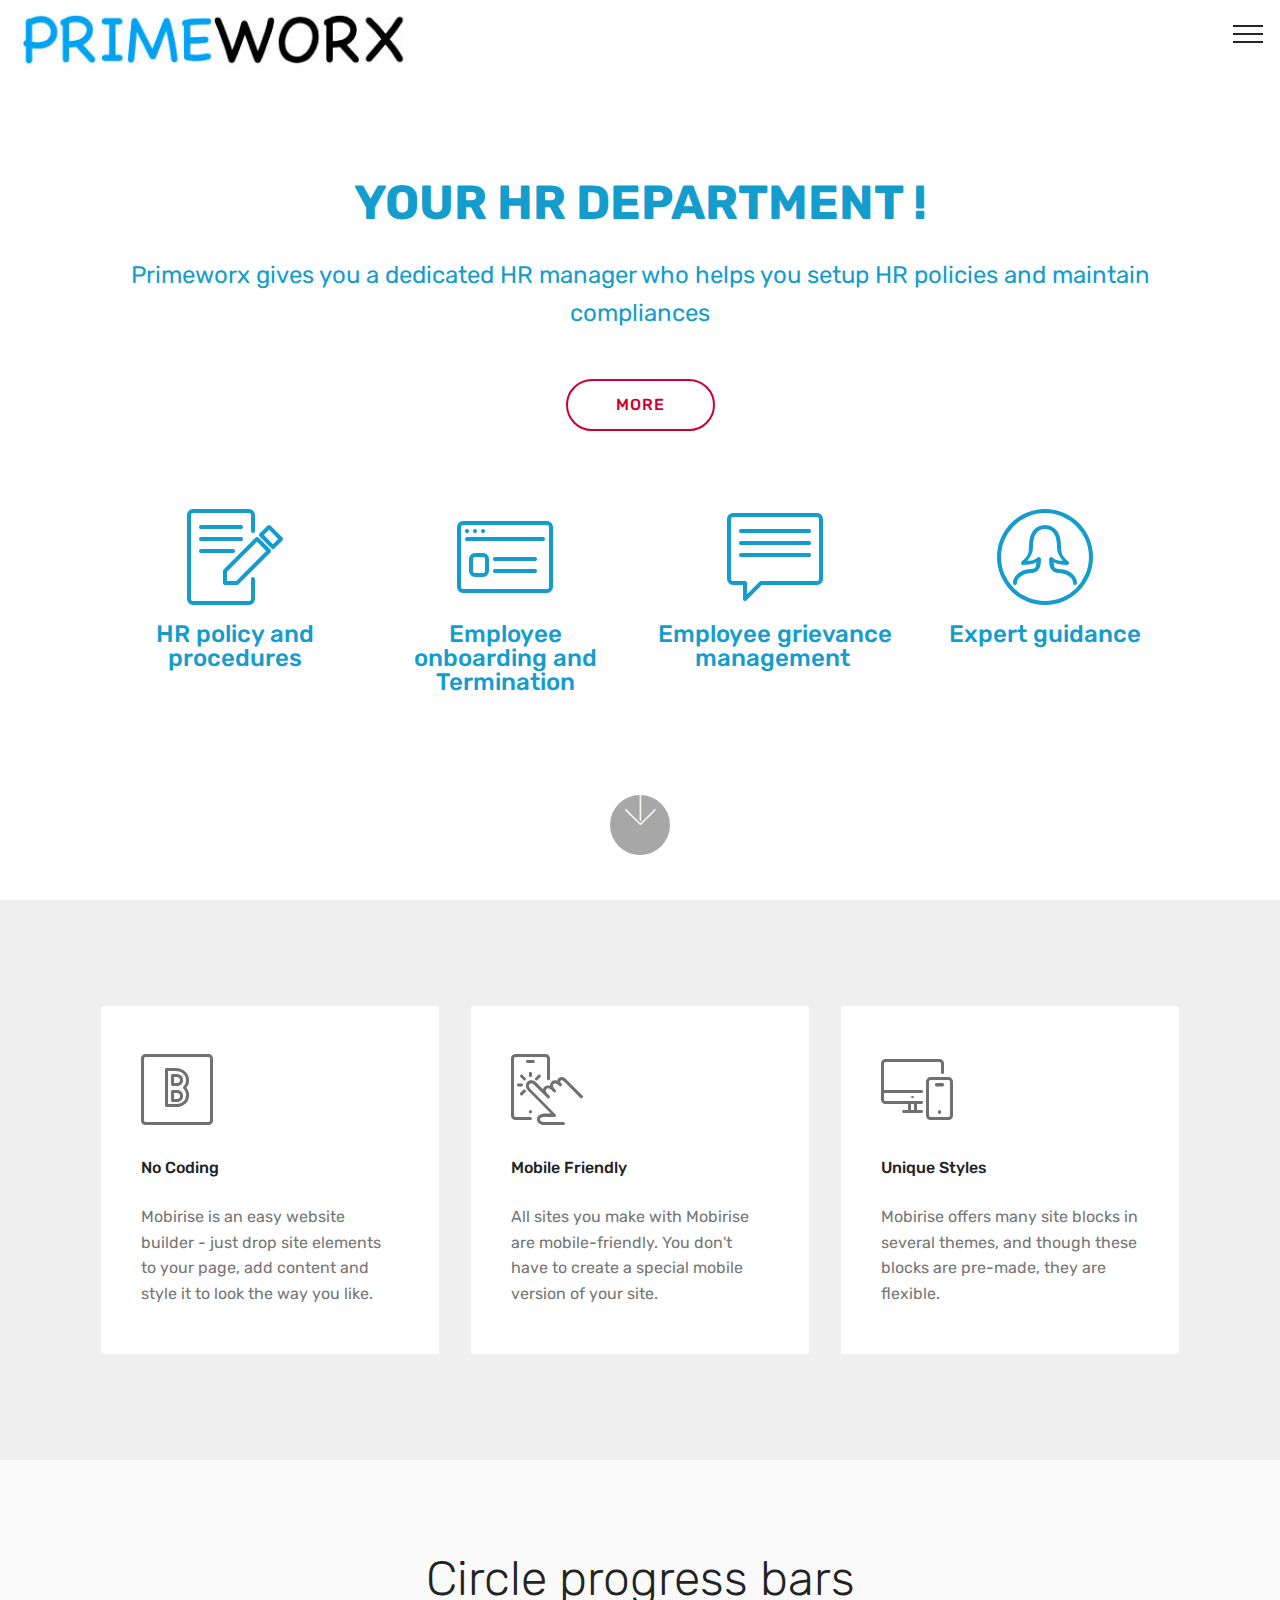
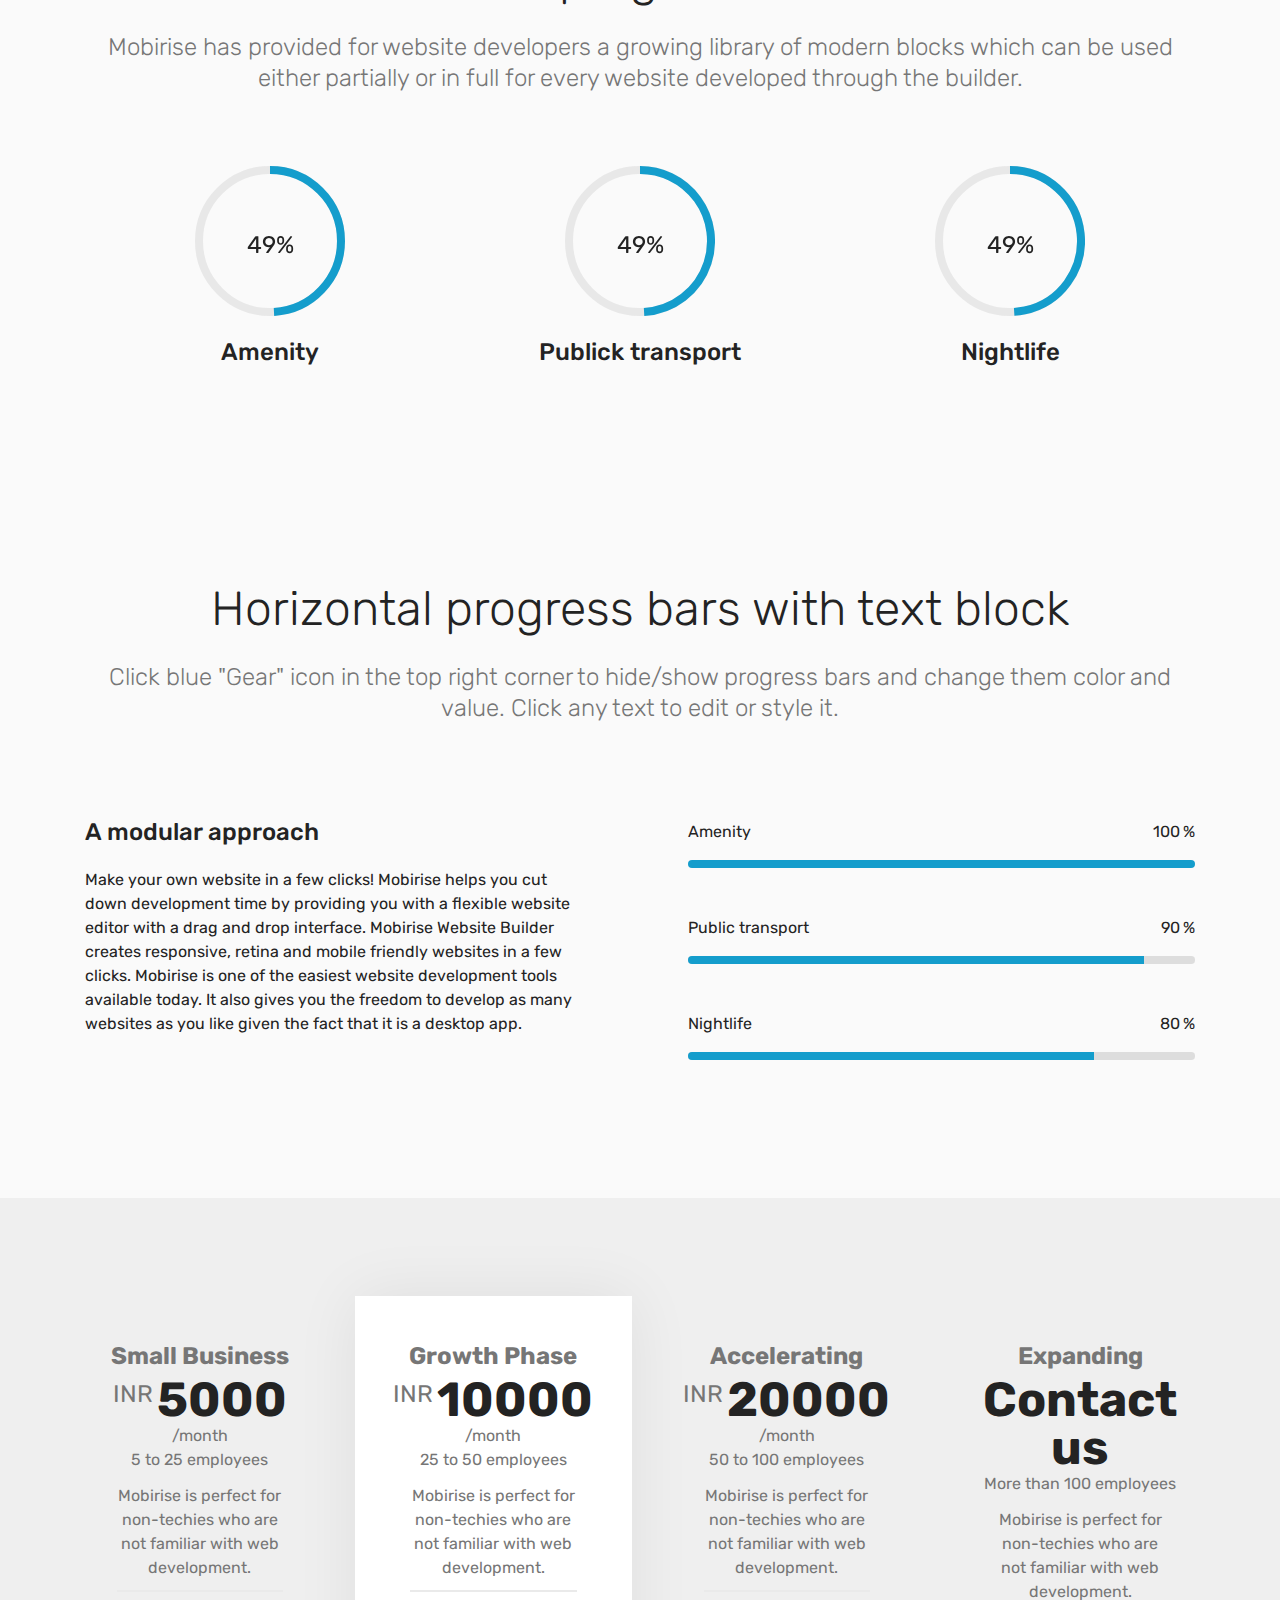
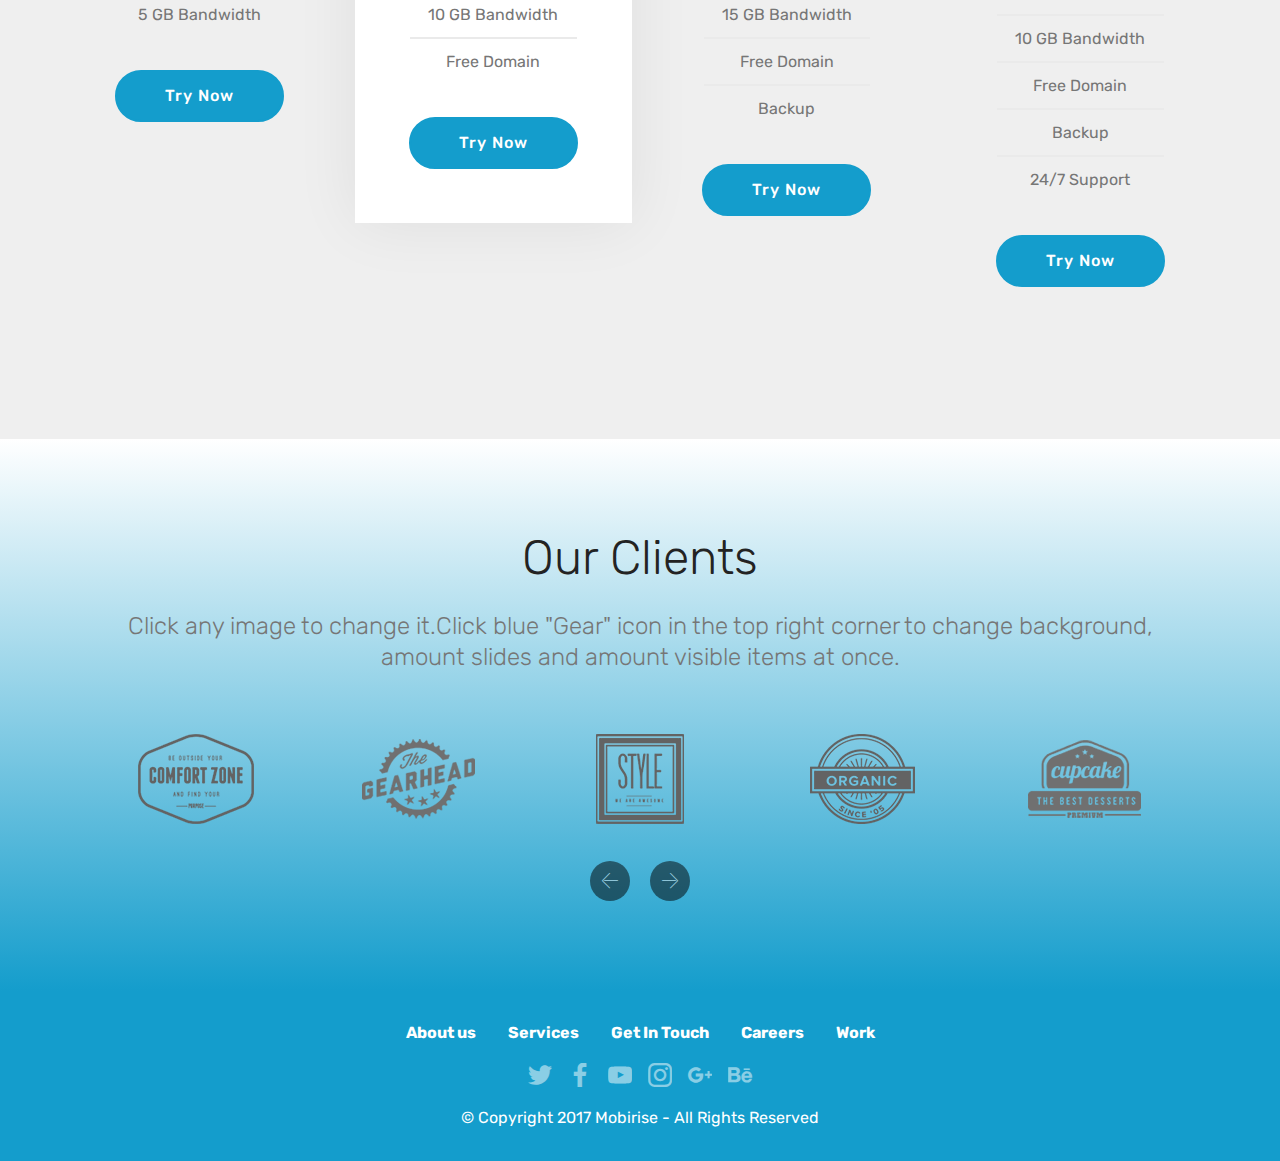
==== commit 883c0d53: "create github pages" ====
--- a/index.html
+++ b/index.html
@@ -6,7 +6,7 @@
   <meta http-equiv="X-UA-Compatible" content="IE=edge">
   <meta name="generator" content="Mobirise v4.8.10, mobirise.com">
   <meta name="viewport" content="width=device-width, initial-scale=1, minimum-scale=1">
-  <link rel="shortcut icon" href="assets/images/primeworx-6-780x120.jpg" type="image/x-icon">
+  <link rel="shortcut icon" href="assets/images/primework-10-409x63.jpg" type="image/x-icon">
   <meta name="description" content="">
   <title>Home</title>
   <link rel="stylesheet" href="assets/web/assets/mobirise-icons/mobirise-icons.css">
@@ -24,7 +24,7 @@
   
 </head>
 <body>
-  <link rel="stylesheet" href="style.less" class="cid-rtKPM1EZvD" id="menu1-0" data-rv-view="82"><section class="menu cid-rtKPM1EZvD" once="menu" id="menu1-0">
+  <link rel="stylesheet" href="style.less" class="cid-rtKPM1EZvD" id="menu1-0" data-rv-view="140"><section class="menu cid-rtKPM1EZvD" once="menu" id="menu1-0">
 
     
 
@@ -41,7 +41,7 @@
             <div class="navbar-brand">
                 <span class="navbar-logo">
                     <a href="https://mobirise.co">
-                         <img src="assets/images/primeworx-6-780x120.jpg" alt="Mobirise" title="" style="height: 3.8rem;">
+                         <img src="assets/images/primework-10-409x63.jpg" alt="Mobirise" title="" style="height: 3.8rem;">
                     </a>
                 </span>
                 
@@ -72,7 +72,7 @@
     </nav>
 </section>
 
-<section class="engine"><a href="https://mobirise.info/f">simple website maker</a></section><section class="header12 cid-rtKQthnmPj mbr-fullscreen" id="header12-1">
+<section class="engine"><a href="https://mobirise.info/v">free html templates</a></section><section class="header12 cid-rtKQthnmPj mbr-fullscreen" id="header12-1">
 
     
 
@@ -120,12 +120,11 @@
                         <div class="card col-12 col-md-6 col-lg-3">
                             <div class="icon-block">
                                 <a href="https://mobirise.co/">
-                                    <span class="mbr-iconfont mbri-mobile" style="color: rgb(20, 157, 204); fill: rgb(20, 157, 204);"></span>
+                                    <span class="mbr-iconfont mbri-user2" style="color: rgb(20, 157, 204); fill: rgb(20, 157, 204);"></span>
                                 </a>
                             </div>
                             <h5 class="mbr-fonts-style display-5">
-                                Reach Top
-                            </h5>
+                                Expert guidance</h5>
                         </div>
                     </div>
                 </div>
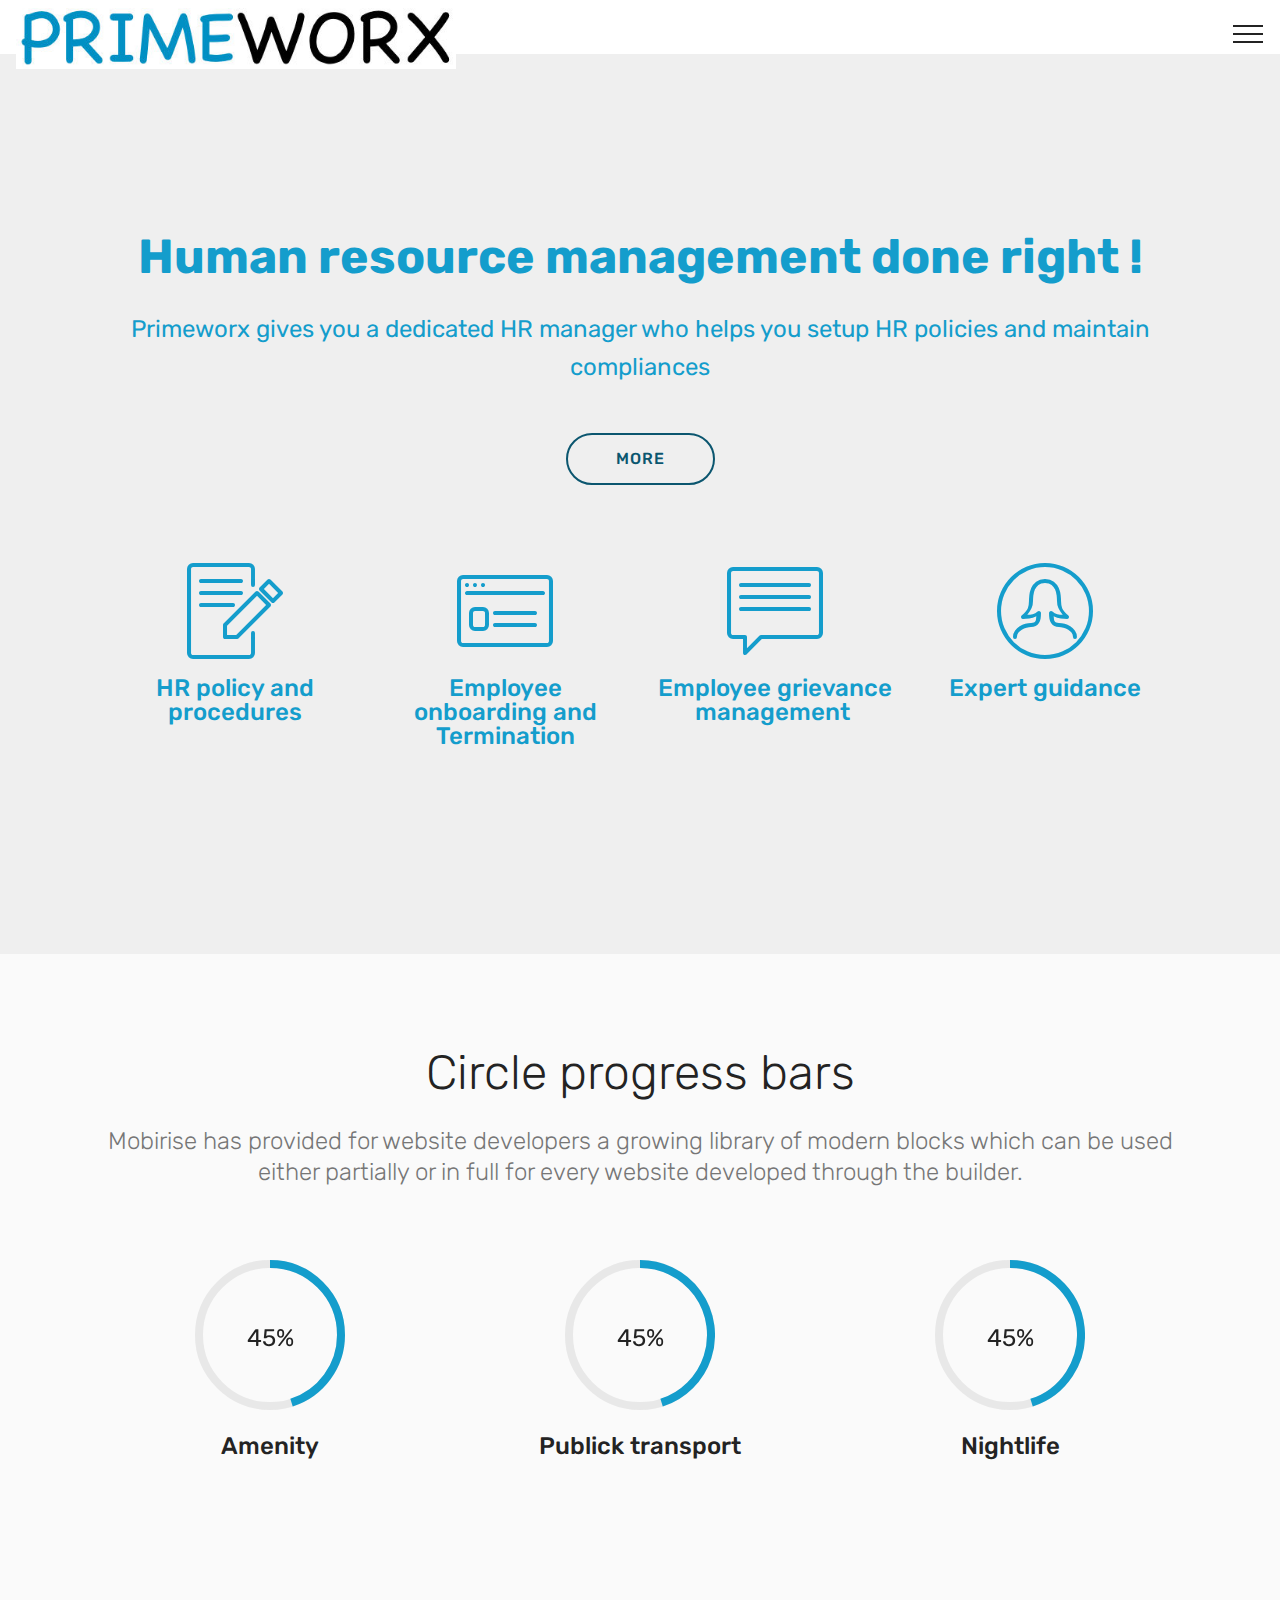
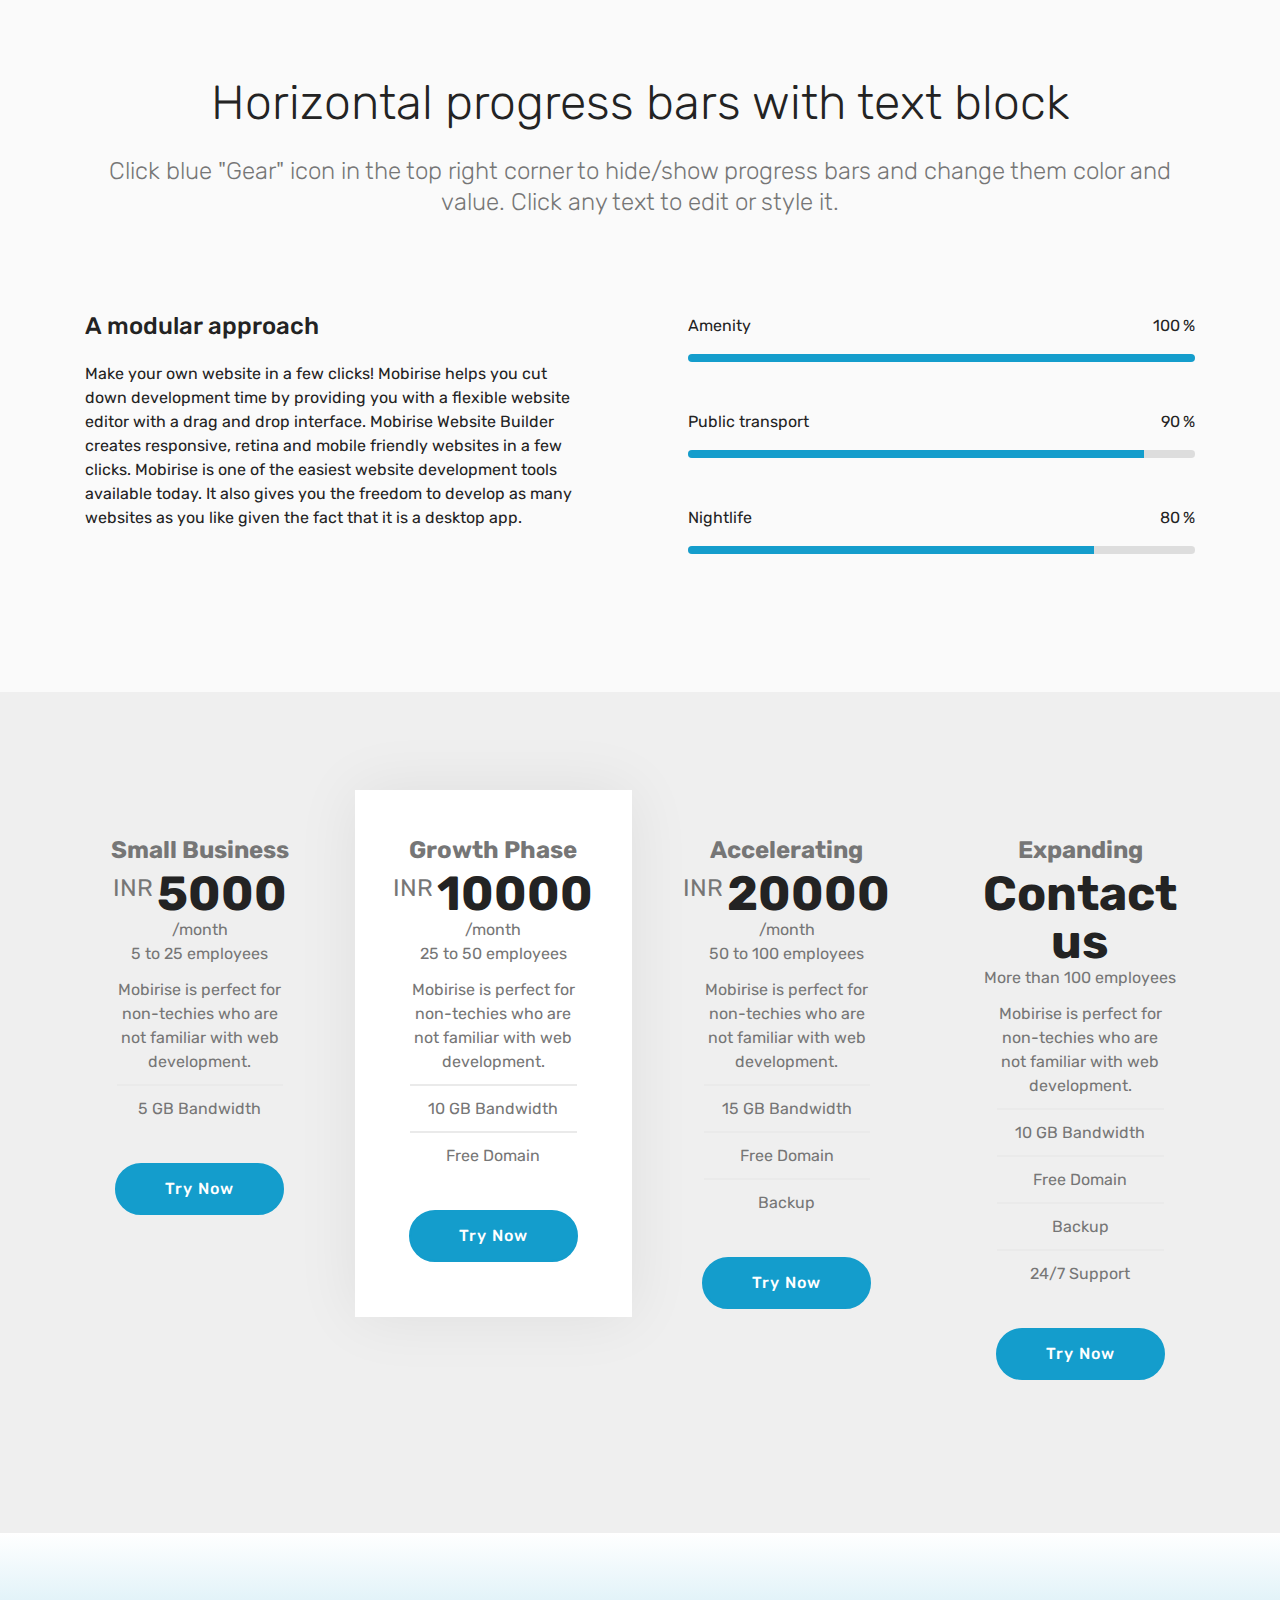
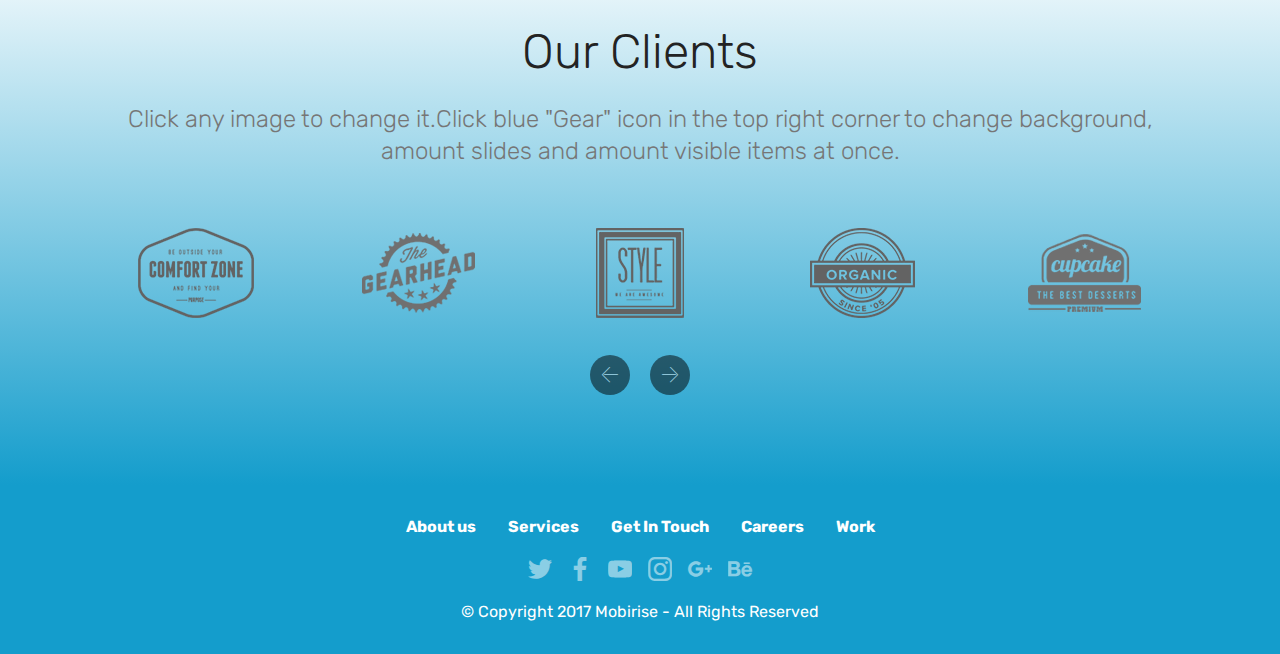
==== commit 95237618: "create github pages" ====
--- a/index.html
+++ b/index.html
@@ -6,7 +6,7 @@
   <meta http-equiv="X-UA-Compatible" content="IE=edge">
   <meta name="generator" content="Mobirise v4.8.10, mobirise.com">
   <meta name="viewport" content="width=device-width, initial-scale=1, minimum-scale=1">
-  <link rel="shortcut icon" href="assets/images/primework-10-409x63.jpg" type="image/x-icon">
+  <link rel="shortcut icon" href="assets/images/primeworx-10-564x78.jpg" type="image/x-icon">
   <meta name="description" content="">
   <title>Home</title>
   <link rel="stylesheet" href="assets/web/assets/mobirise-icons/mobirise-icons.css">
@@ -24,7 +24,7 @@
   
 </head>
 <body>
-  <link rel="stylesheet" href="style.less" class="cid-rtKPM1EZvD" id="menu1-0" data-rv-view="140"><section class="menu cid-rtKPM1EZvD" once="menu" id="menu1-0">
+  <link rel="stylesheet" href="style.less" class="cid-rtKPM1EZvD" id="menu1-0" data-rv-view="436"><section class="menu cid-rtKPM1EZvD" once="menu" id="menu1-0">
 
     
 
@@ -41,7 +41,7 @@
             <div class="navbar-brand">
                 <span class="navbar-logo">
                     <a href="https://mobirise.co">
-                         <img src="assets/images/primework-10-409x63.jpg" alt="Mobirise" title="" style="height: 3.8rem;">
+                         <img src="assets/images/primeworx-10-564x78.jpg" alt="Mobirise" title="" style="height: 3.8rem;">
                     </a>
                 </span>
                 
@@ -72,7 +72,22 @@
     </nav>
 </section>
 
-<section class="engine"><a href="https://mobirise.info/v">free html templates</a></section><section class="header12 cid-rtKQthnmPj mbr-fullscreen" id="header12-1">
+<section class="engine"><a href="https://mobirise.info/k">how to develop your own website</a></section><section class="mbr-section content4 cid-rtLxIKXWEt" id="content4-a">
+
+    
+
+    <div class="container">
+        <div class="media-container-row">
+            <div class="title col-12 col-md-8">
+                <h2 class="align-center pb-3 mbr-fonts-style display-2"></h2>
+                <h3 class="mbr-section-subtitle align-center mbr-light mbr-fonts-style display-5"></h3>
+                
+            </div>
+        </div>
+    </div>
+</section>
+
+<section class="header12 cid-rtKQthnmPj mbr-fullscreen" id="header12-1">
 
     
 
@@ -81,10 +96,10 @@
     <div class="container  ">
             <div class="media-container">
                 <div class="col-md-12 align-center">
-                    <h1 class="mbr-section-title pb-3 mbr-white mbr-bold mbr-fonts-style display-2">YOUR HR DEPARTMENT !</h1>
+                    <h1 class="mbr-section-title pb-3 mbr-white mbr-bold mbr-fonts-style display-2">Human resource management done right !</h1>
                     <p class="mbr-text pb-3 mbr-white mbr-fonts-style display-5">
                         Primeworx gives you a dedicated HR manager who helps you setup HR policies and maintain compliances</p>
-                    <div class="mbr-section-btn align-center py-2"><a class="btn btn-md btn-secondary-outline display-4" href="https://mobirise.co">MORE</a></div>
+                    <div class="mbr-section-btn align-center py-2"><a class="btn btn-md btn-primary-outline display-4" href="https://mobirise.co">MORE</a></div>
 
                     <div class="icons-media-container mbr-white">
                         <div class="card col-12 col-md-6 col-lg-3">
@@ -131,69 +146,7 @@
             </div>
     </div>
 
-    <div class="mbr-arrow hidden-sm-down" aria-hidden="true">
-        <a href="#next">
-            <i class="mbri-down mbr-iconfont"></i>
-        </a>
-    </div>
-</section>
-
-<section class="features6 cid-rtKQBcnDZS" id="features6-2">
-    
-    
-
-    
-    <div class="container">
-        <div class="media-container-row">
-
-            <div class="card p-3 col-12 col-md-6 col-lg-4">
-                <div class="card-img pb-3">
-                    <span class="mbri-bootstrap mbr-iconfont"></span>
-                </div>
-                <div class="card-box">
-                    <h4 class="card-title py-3 mbr-fonts-style display-7">
-                        No Coding
-                    </h4>
-                    <p class="mbr-text mbr-fonts-style display-7">
-                       Mobirise is an easy website builder - just drop site elements to your page, add content and style it to look the way you like.
-                    </p>
-                </div>
-            </div>
-
-            <div class="card p-3 col-12 col-md-6 col-lg-4">
-                <div class="card-img pb-3">
-                    <span class="mbri-touch mbr-iconfont"></span>
-                </div>
-                <div class="card-box">
-                    <h4 class="card-title py-3 mbr-fonts-style display-7">
-                        Mobile Friendly
-                    </h4>
-                    <p class="mbr-text mbr-fonts-style display-7">
-                       All sites you make with Mobirise are mobile-friendly. You don't have to create a special mobile version of your site.
-                    </p>
-                </div>
-            </div>
-
-            <div class="card p-3 col-12 col-md-6 col-lg-4">
-                <div class="card-img pb-3">
-                    <span class="mbri-responsive mbr-iconfont"></span>
-                </div>
-                <div class="card-box">
-                    <h4 class="card-title py-3 mbr-fonts-style display-7">
-                        Unique Styles
-                    </h4>
-                    <p class="mbr-text mbr-fonts-style display-7">
-                       Mobirise offers many site blocks in several themes, and though these blocks are pre-made, they are flexible.
-                    </p>
-                </div>
-            </div>
-
-            
-
-        </div>
-
-    </div>
-
+    
 </section>
 
 <section class="progress-bars3 cid-rtKQI2ZMIj" id="progress-bars3-5">
--- a/assets/mobirise/css/mbr-additional.css
+++ b/assets/mobirise/css/mbr-additional.css
@@ -1773,8 +1773,16 @@
 .cid-rtKPM1EZvD .dropdown-item:hover {
   color: #55b4d4 !important;
 }
+.cid-rtLxIKXWEt {
+  padding-top: 0px;
+  padding-bottom: 30px;
+  background-color: #ffffff;
+}
+.cid-rtLxIKXWEt .mbr-section-subtitle {
+  color: #767676;
+}
 .cid-rtKQthnmPj {
-  background-color: #ffffff;
+  background-color: #efefef;
 }
 .cid-rtKQthnmPj .icons-media-container {
   display: flex;
@@ -1808,35 +1816,6 @@
 }
 .cid-rtKQthnmPj H5 {
   color: #149dcc;
-}
-.cid-rtKQBcnDZS {
-  padding-top: 90px;
-  padding-bottom: 90px;
-  background-color: #efefef;
-}
-.cid-rtKQBcnDZS h4 {
-  text-align: left;
-  font-weight: 500;
-}
-.cid-rtKQBcnDZS p {
-  color: #767676;
-  text-align: left;
-  margin-bottom: 0;
-}
-.cid-rtKQBcnDZS .card-img {
-  text-align: left;
-  background-color: #ffffff;
-  border-bottom-right-radius: 0;
-  border-bottom-left-radius: 0;
-  padding: 3rem 2.5rem 0 2.5rem;
-}
-.cid-rtKQBcnDZS .card-img span {
-  font-size: 72px;
-  color: #707070;
-}
-.cid-rtKQBcnDZS .card-box {
-  padding: 0rem 2.5rem 3rem 2.5rem;
-  background-color: #ffffff;
 }
 .cid-rtKQI2ZMIj {
   padding-top: 90px;
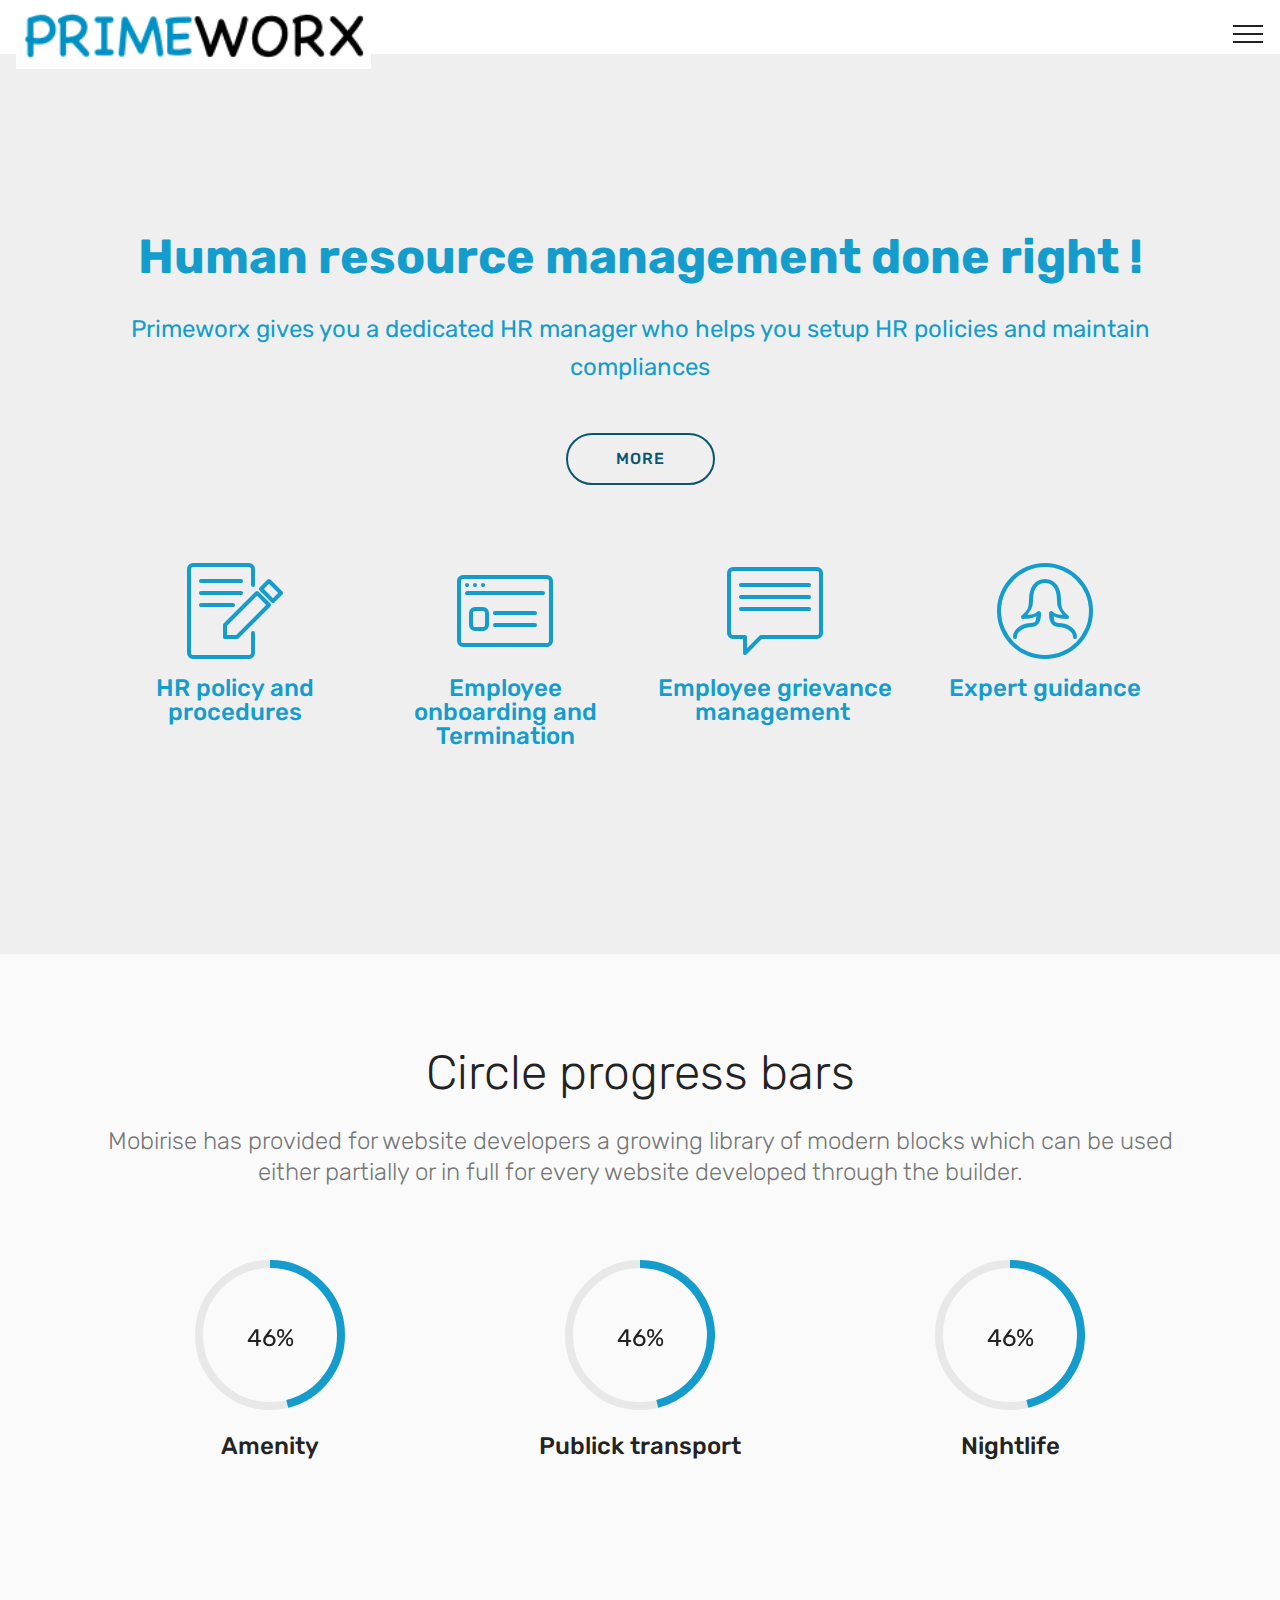
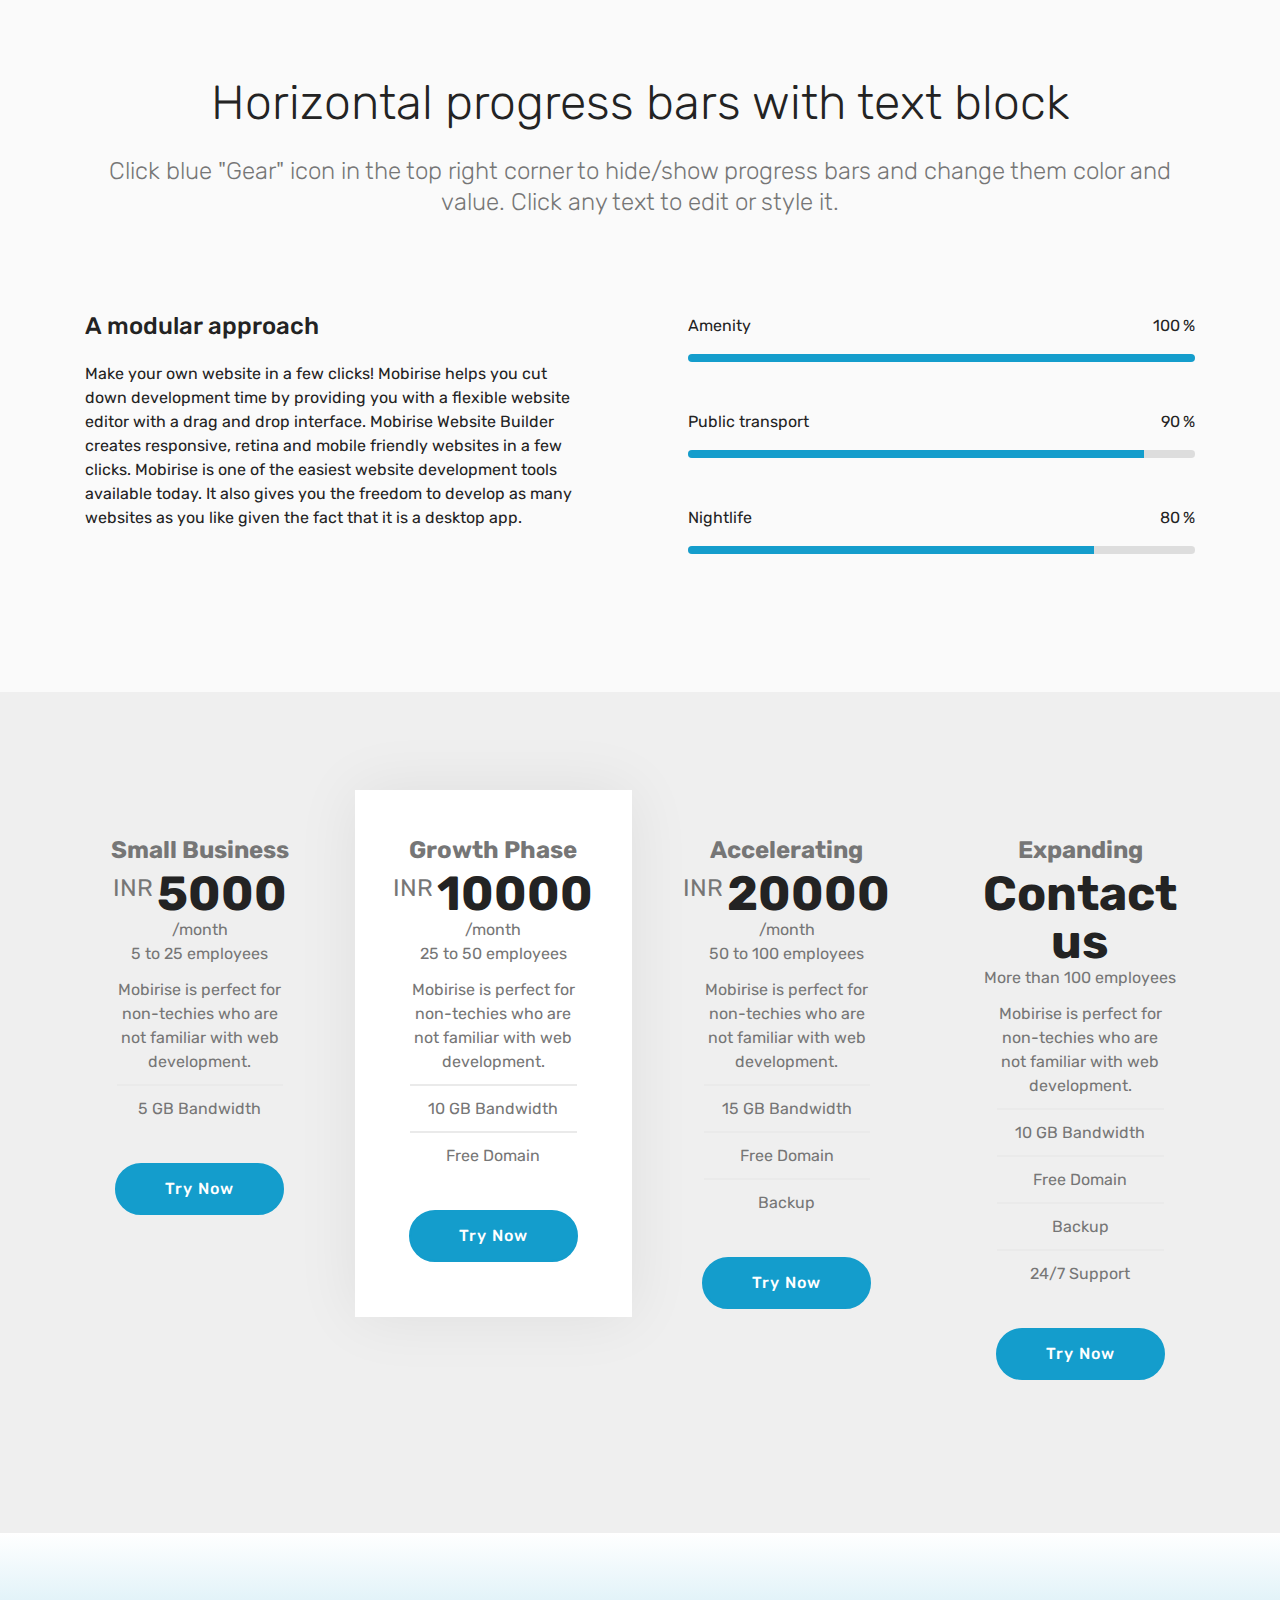
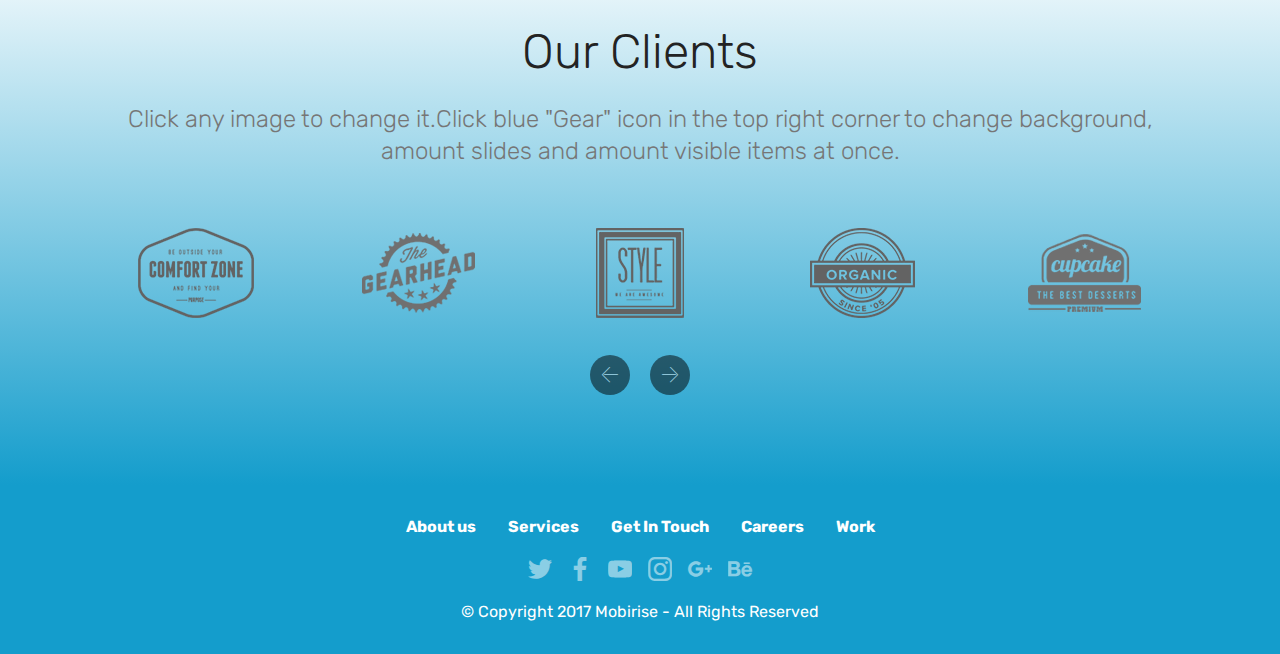
==== commit 35b19afa: "create github pages" ====
--- a/index.html
+++ b/index.html
@@ -6,7 +6,7 @@
   <meta http-equiv="X-UA-Compatible" content="IE=edge">
   <meta name="generator" content="Mobirise v4.8.10, mobirise.com">
   <meta name="viewport" content="width=device-width, initial-scale=1, minimum-scale=1">
-  <link rel="shortcut icon" href="assets/images/primeworx-10-564x78.jpg" type="image/x-icon">
+  <link rel="shortcut icon" href="assets/images/primeworx-12-263x45.png" type="image/x-icon">
   <meta name="description" content="">
   <title>Home</title>
   <link rel="stylesheet" href="assets/web/assets/mobirise-icons/mobirise-icons.css">
@@ -24,7 +24,7 @@
   
 </head>
 <body>
-  <link rel="stylesheet" href="style.less" class="cid-rtKPM1EZvD" id="menu1-0" data-rv-view="436"><section class="menu cid-rtKPM1EZvD" once="menu" id="menu1-0">
+  <link rel="stylesheet" href="style.less" class="cid-rtKPM1EZvD" id="menu1-0" data-rv-view="493"><section class="menu cid-rtKPM1EZvD" once="menu" id="menu1-0">
 
     
 
@@ -41,7 +41,7 @@
             <div class="navbar-brand">
                 <span class="navbar-logo">
                     <a href="https://mobirise.co">
-                         <img src="assets/images/primeworx-10-564x78.jpg" alt="Mobirise" title="" style="height: 3.8rem;">
+                         <img src="assets/images/primeworx-12-263x45.png" alt="Mobirise" title="" style="height: 3.8rem;">
                     </a>
                 </span>
                 
@@ -72,7 +72,7 @@
     </nav>
 </section>
 
-<section class="engine"><a href="https://mobirise.info/k">how to develop your own website</a></section><section class="mbr-section content4 cid-rtLxIKXWEt" id="content4-a">
+<section class="engine"><a href="https://mobirise.info/c">website builder</a></section><section class="mbr-section content4 cid-rtLxIKXWEt" id="content4-a">
 
     
 
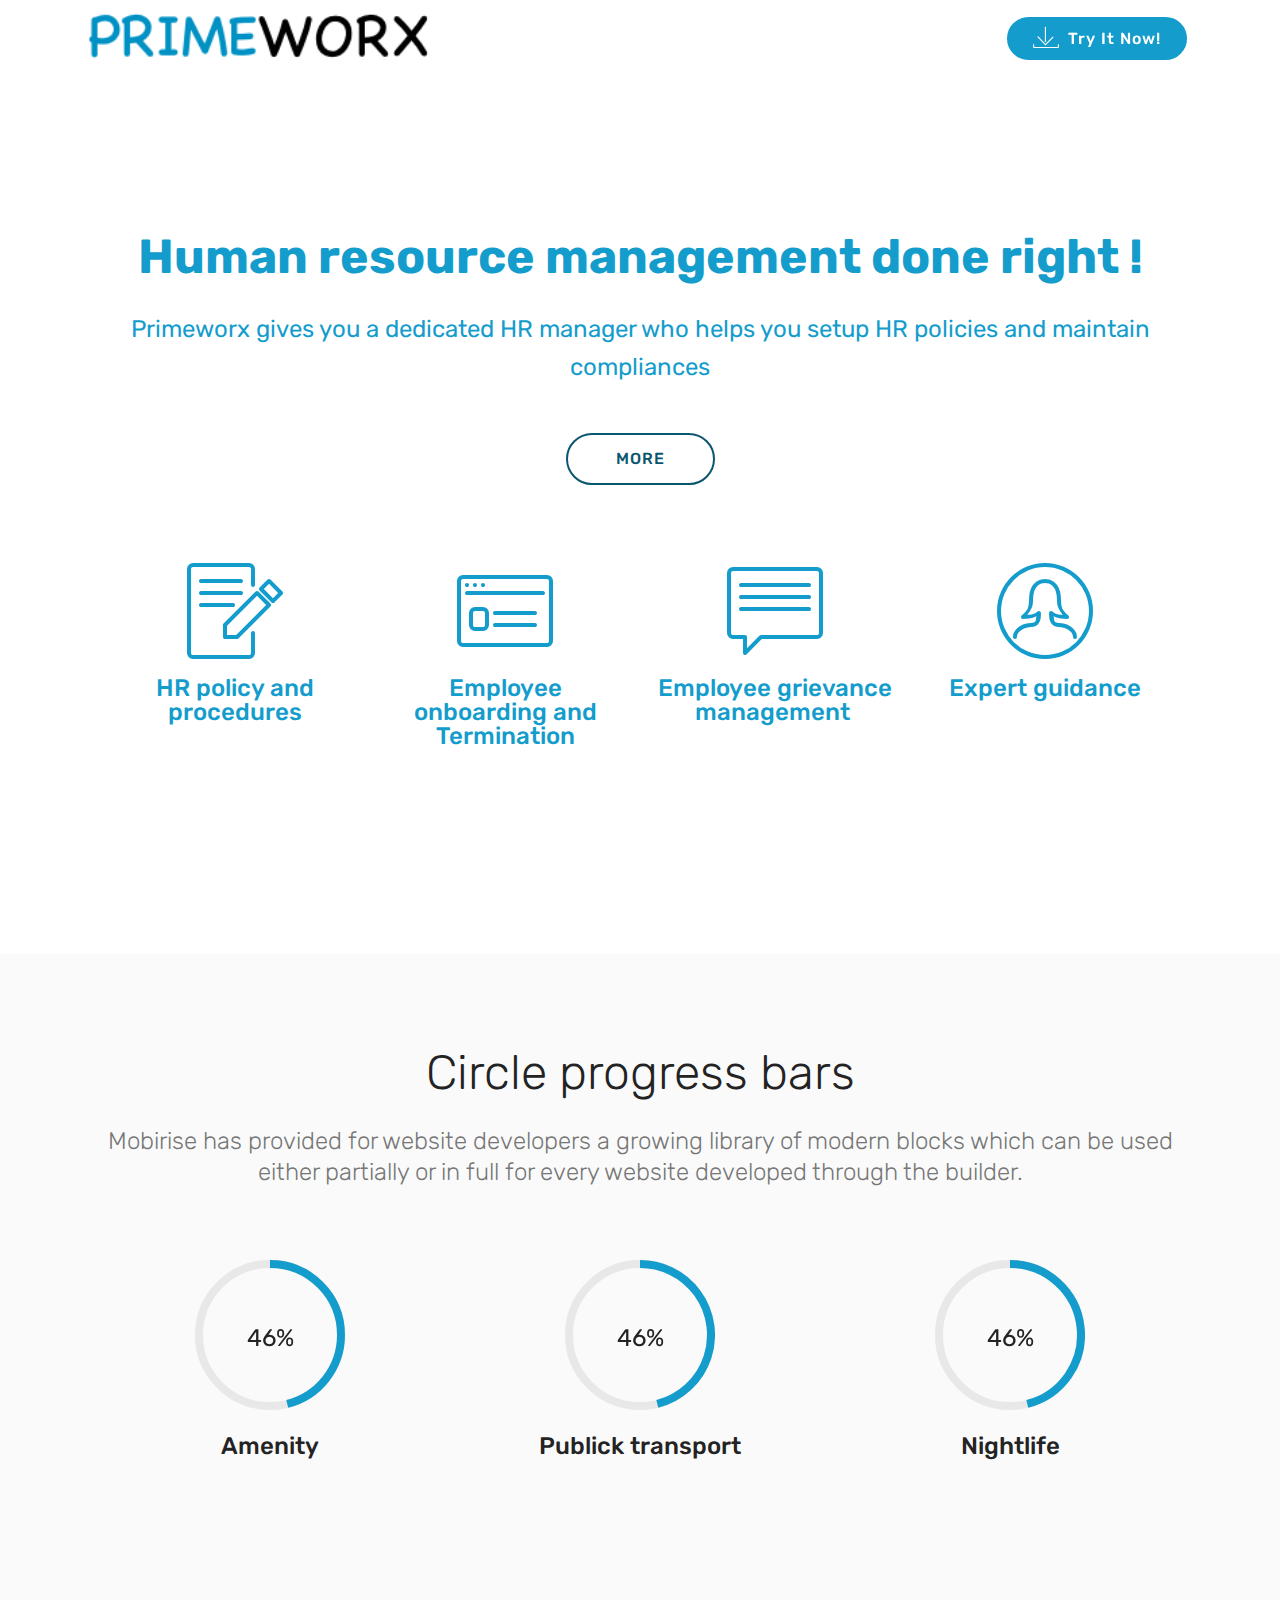
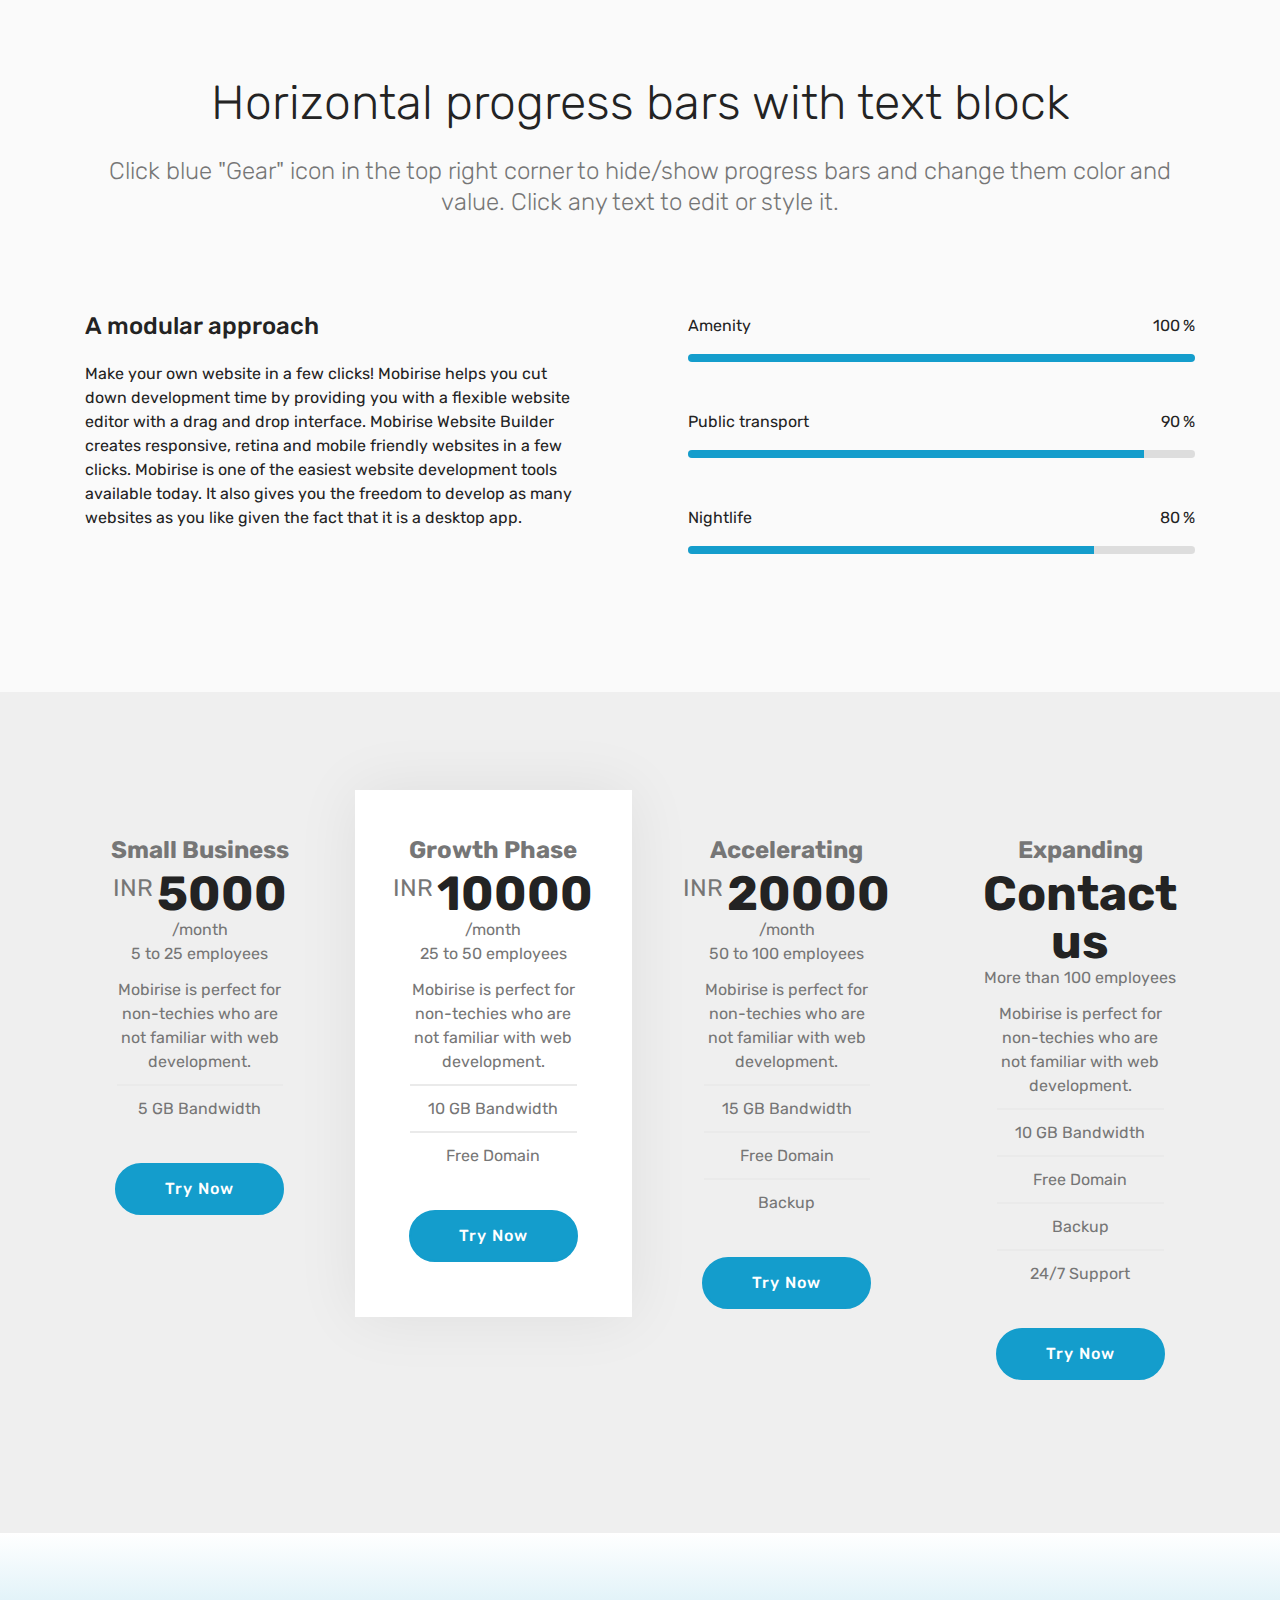
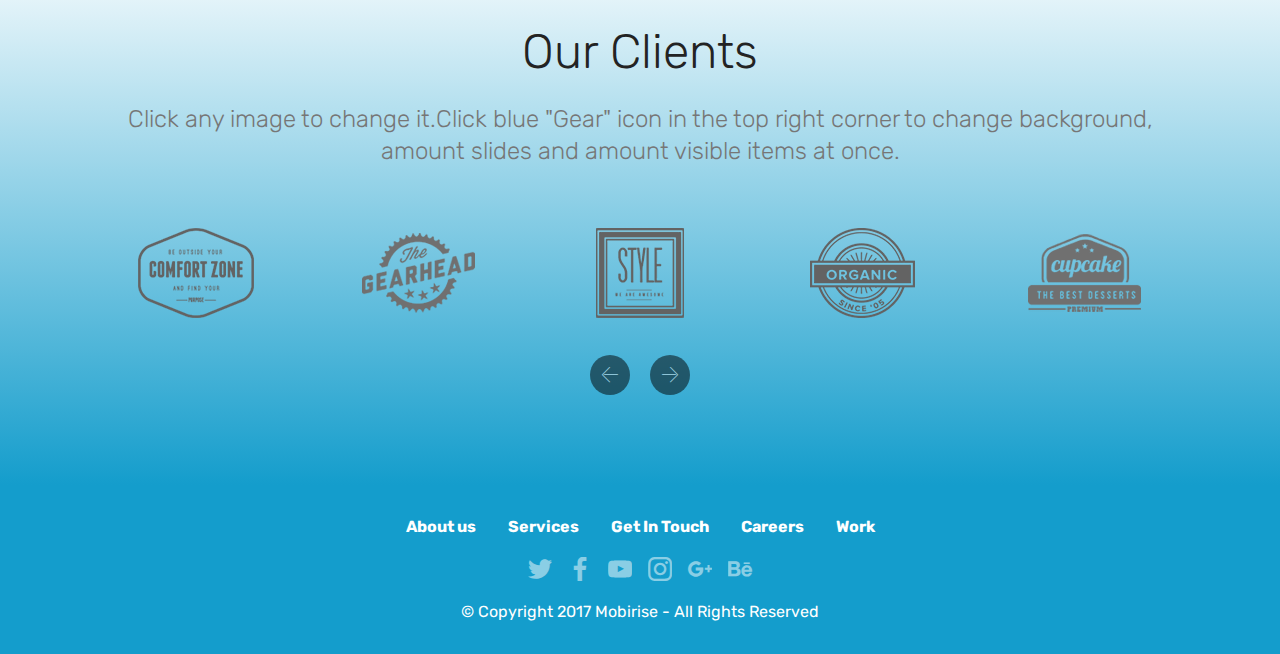
==== commit 3108e8ad: "create github pages" ====
--- a/index.html
+++ b/index.html
@@ -24,11 +24,11 @@
   
 </head>
 <body>
-  <link rel="stylesheet" href="style.less" class="cid-rtKPM1EZvD" id="menu1-0" data-rv-view="493"><section class="menu cid-rtKPM1EZvD" once="menu" id="menu1-0">
-
-    
-
-    <nav class="navbar navbar-expand beta-menu navbar-dropdown align-items-center navbar-fixed-top collapsed bg-color transparent">
+  <link rel="stylesheet" href="style.less" class="cid-rtKPM1EZvD" id="menu1-0" data-rv-view="607"><section class="menu cid-rtKPM1EZvD" once="menu" id="menu1-0">
+
+    
+
+    <nav class="navbar navbar-expand beta-menu navbar-dropdown align-items-center navbar-fixed-top navbar-toggleable-sm bg-color transparent">
         <button class="navbar-toggler navbar-toggler-right" type="button" data-toggle="collapse" data-target="#navbarSupportedContent" aria-controls="navbarSupportedContent" aria-expanded="false" aria-label="Toggle navigation">
             <div class="hamburger">
                 <span></span>
@@ -72,7 +72,7 @@
     </nav>
 </section>
 
-<section class="engine"><a href="https://mobirise.info/c">website builder</a></section><section class="mbr-section content4 cid-rtLxIKXWEt" id="content4-a">
+<section class="engine"><a href="https://mobirise.info/a">online site builder</a></section><section class="mbr-section content4 cid-rtLxIKXWEt" id="content4-a">
 
     
 
--- a/assets/mobirise/css/mbr-additional.css
+++ b/assets/mobirise/css/mbr-additional.css
@@ -1782,7 +1782,7 @@
   color: #767676;
 }
 .cid-rtKQthnmPj {
-  background-color: #efefef;
+  background-color: #ffffff;
 }
 .cid-rtKQthnmPj .icons-media-container {
   display: flex;
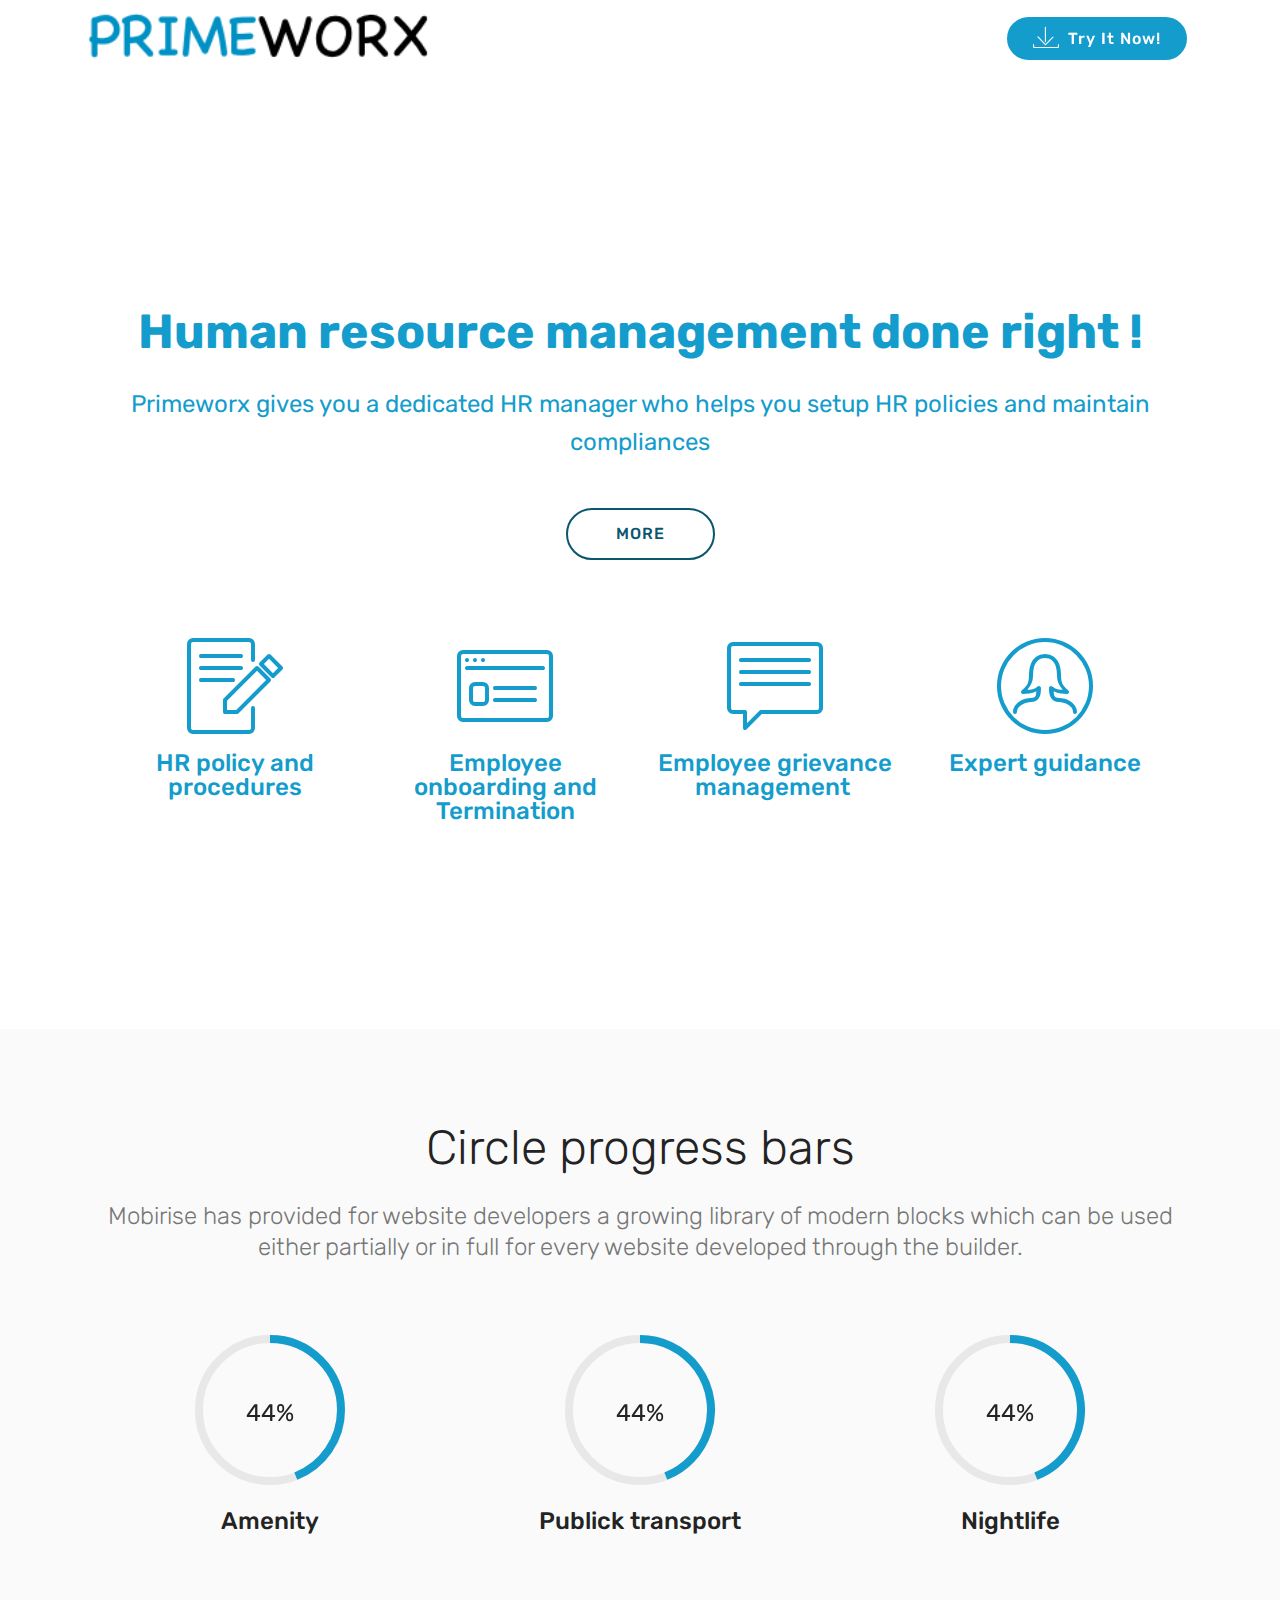
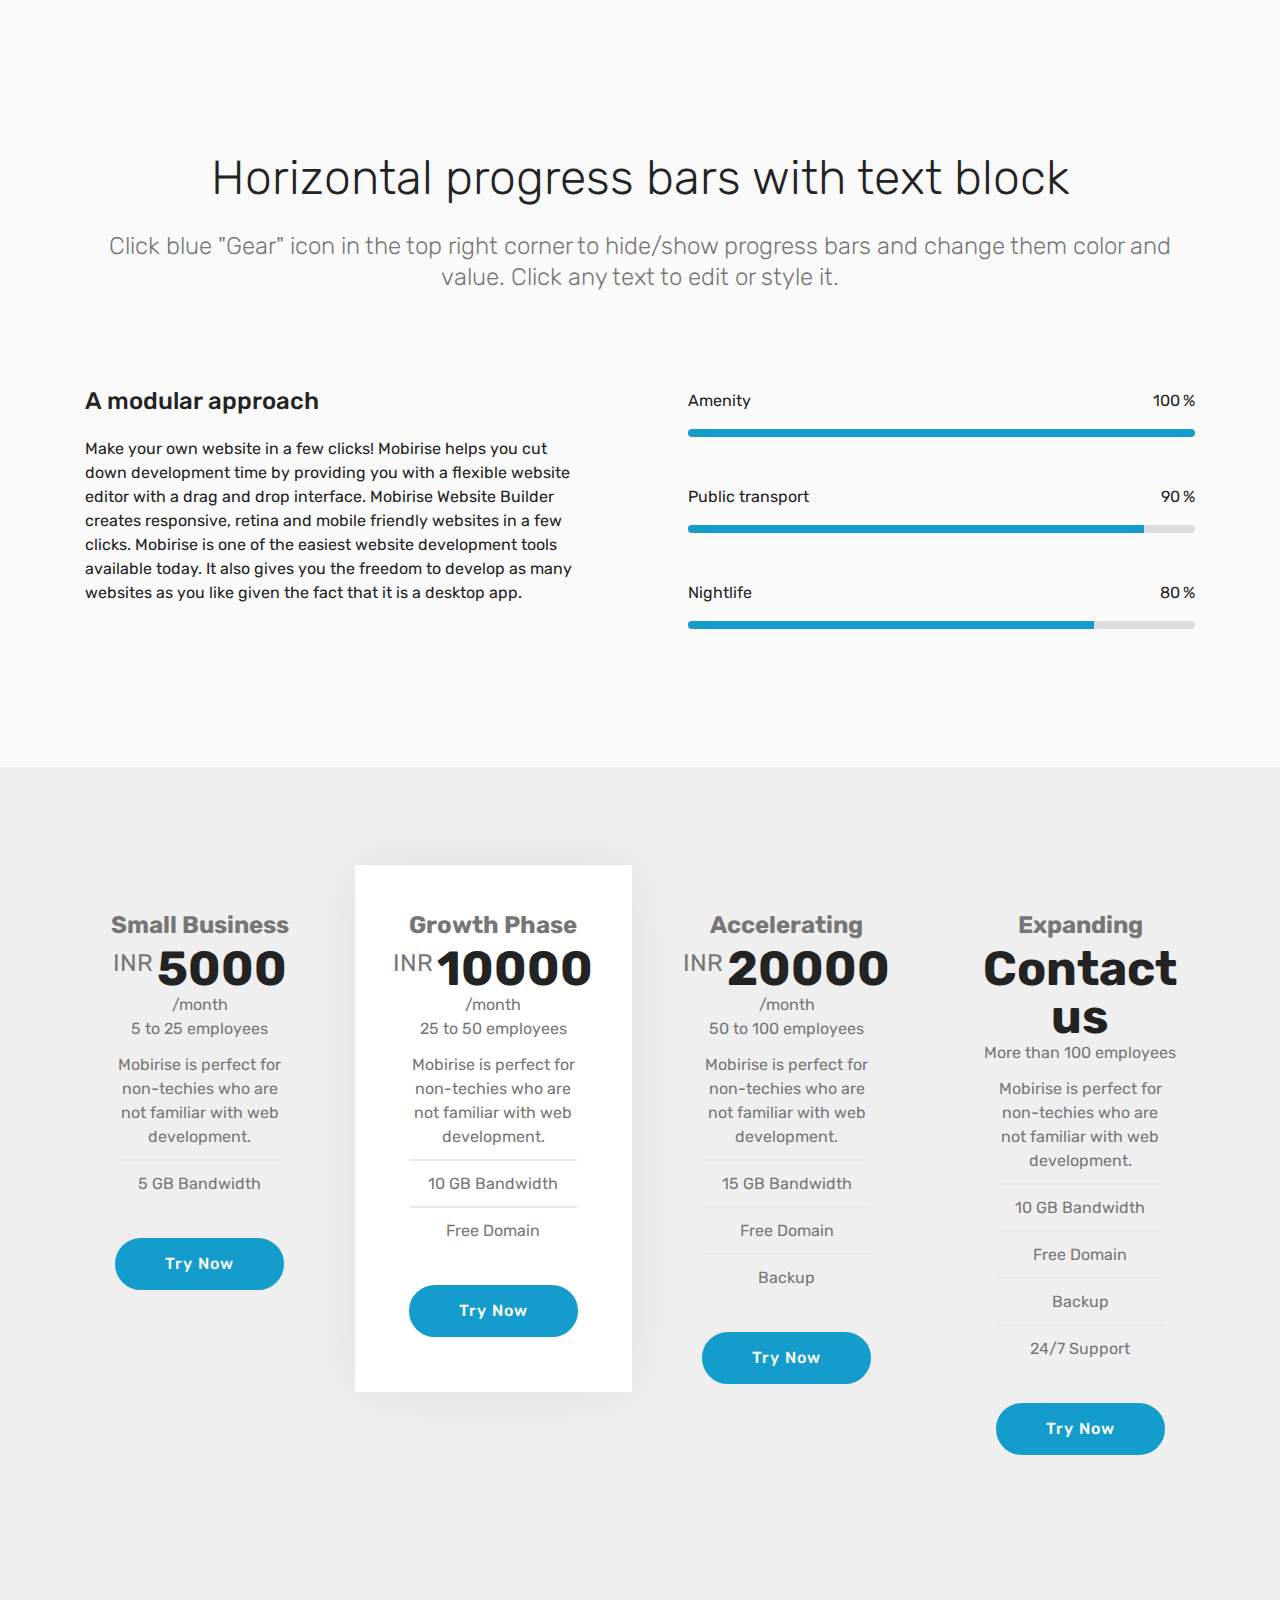
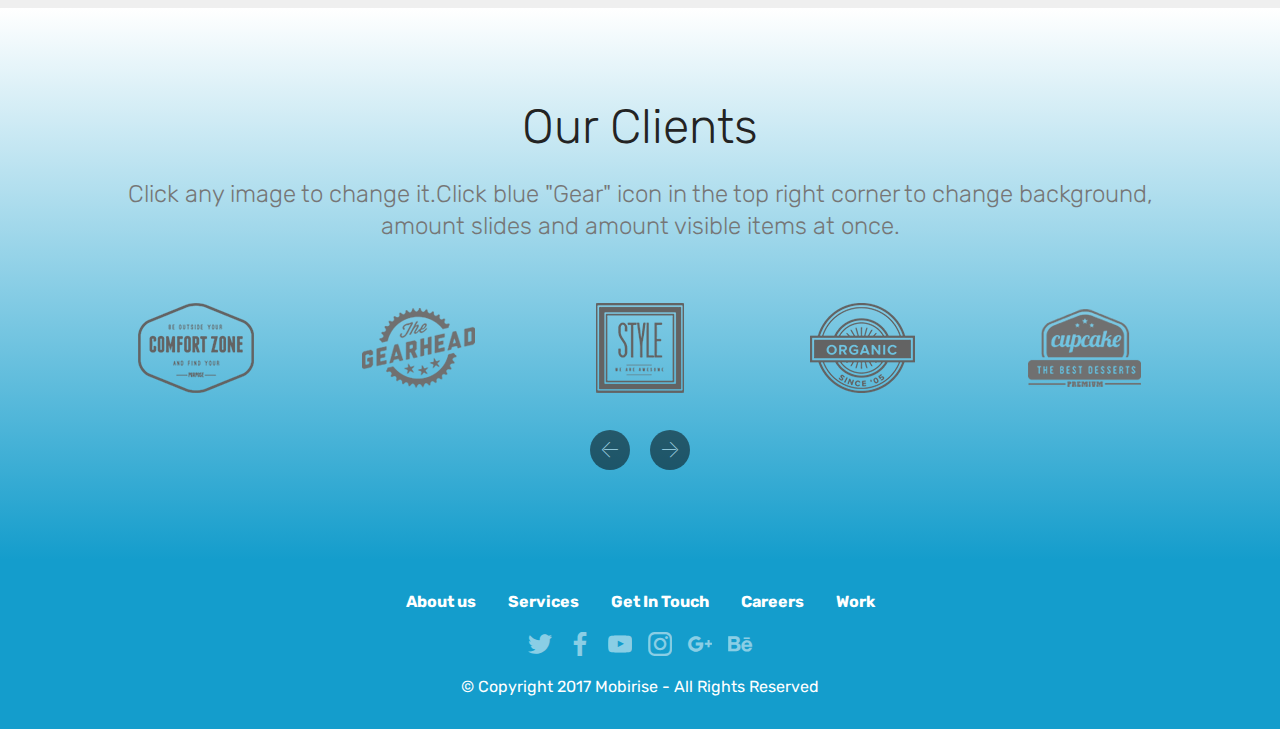
==== commit 7a41ac73: "create github pages" ====
--- a/index.html
+++ b/index.html
@@ -24,7 +24,7 @@
   
 </head>
 <body>
-  <link rel="stylesheet" href="style.less" class="cid-rtKPM1EZvD" id="menu1-0" data-rv-view="607"><section class="menu cid-rtKPM1EZvD" once="menu" id="menu1-0">
+  <link rel="stylesheet" href="style.less" class="cid-rtKPM1EZvD" id="menu1-0" data-rv-view="664"><section class="menu cid-rtKPM1EZvD" once="menu" id="menu1-0">
 
     
 
@@ -72,7 +72,7 @@
     </nav>
 </section>
 
-<section class="engine"><a href="https://mobirise.info/a">online site builder</a></section><section class="mbr-section content4 cid-rtLxIKXWEt" id="content4-a">
+<section class="engine"><a href="https://mobirise.info/r">free bootstrap templates</a></section><section class="mbr-section content4 cid-rtLxIKXWEt" id="content4-a">
 
     
 
--- a/assets/mobirise/css/mbr-additional.css
+++ b/assets/mobirise/css/mbr-additional.css
@@ -1774,7 +1774,7 @@
   color: #55b4d4 !important;
 }
 .cid-rtLxIKXWEt {
-  padding-top: 0px;
+  padding-top: 75px;
   padding-bottom: 30px;
   background-color: #ffffff;
 }
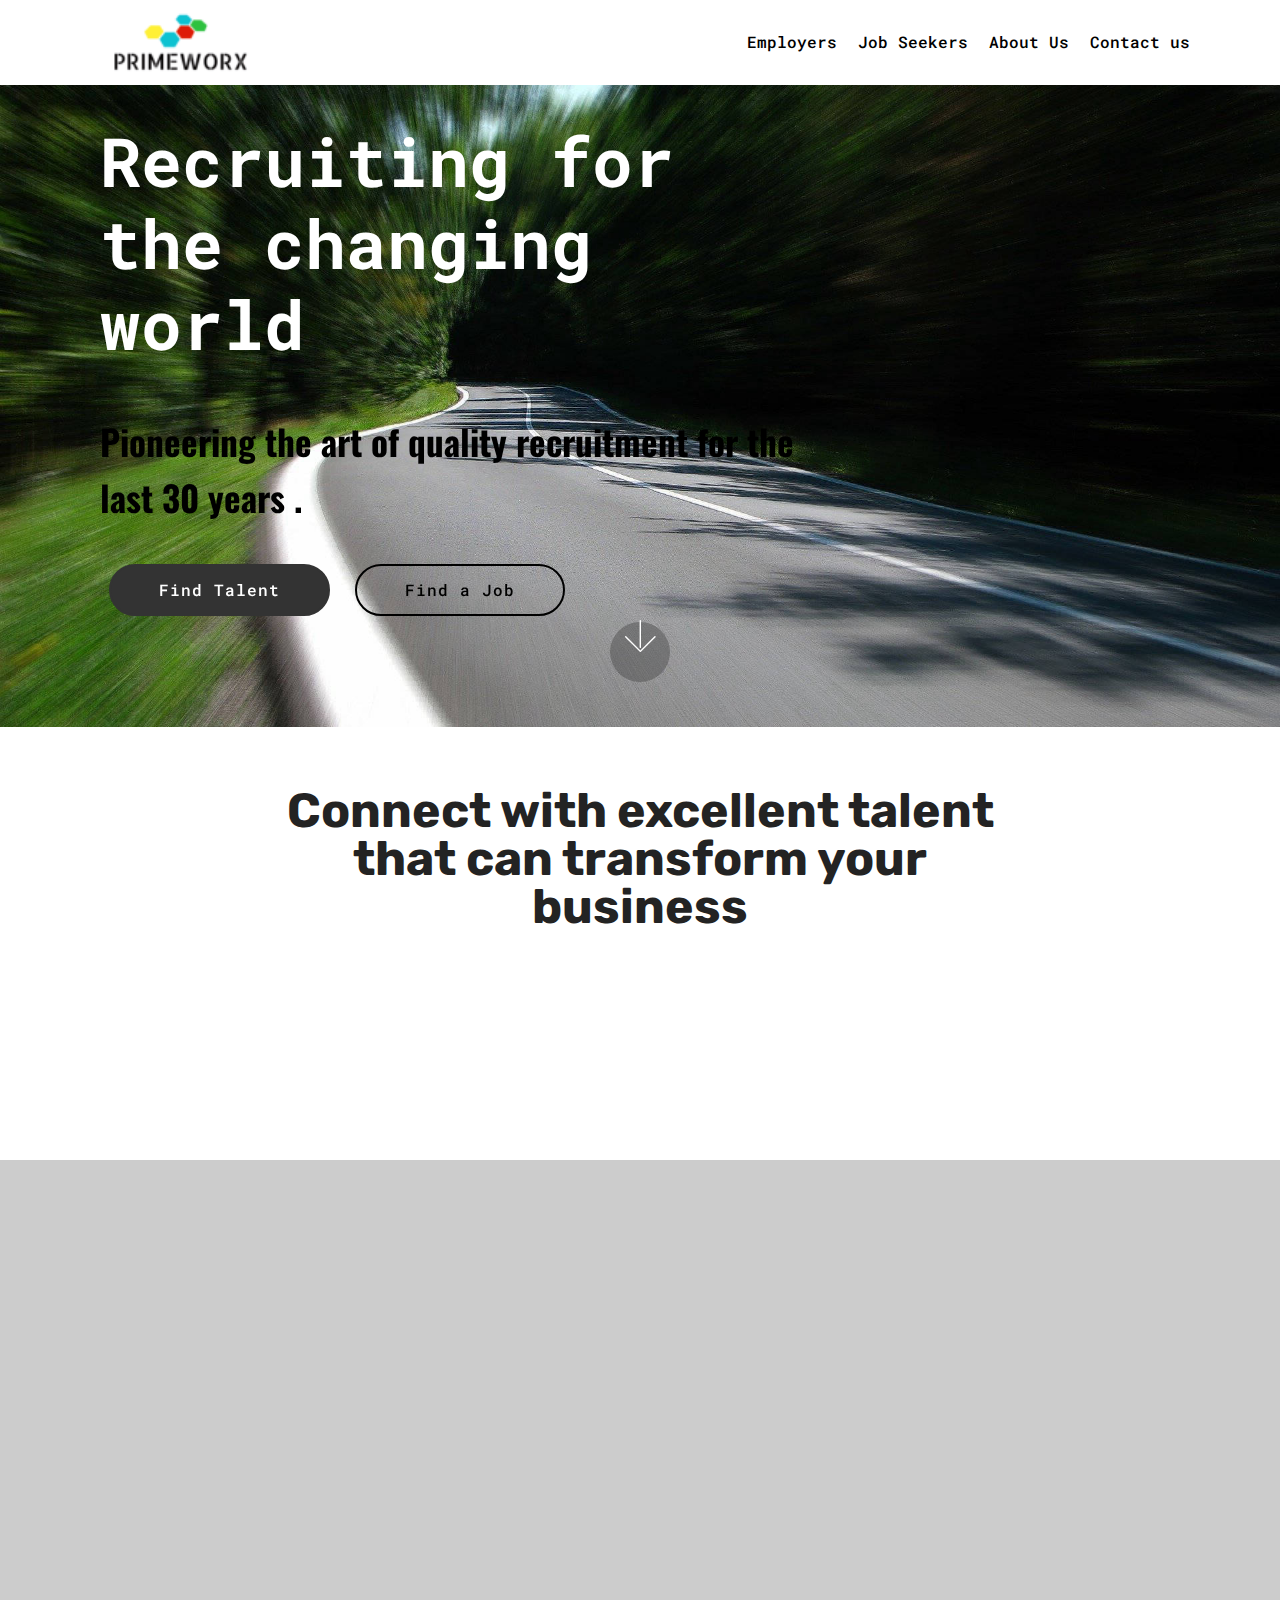
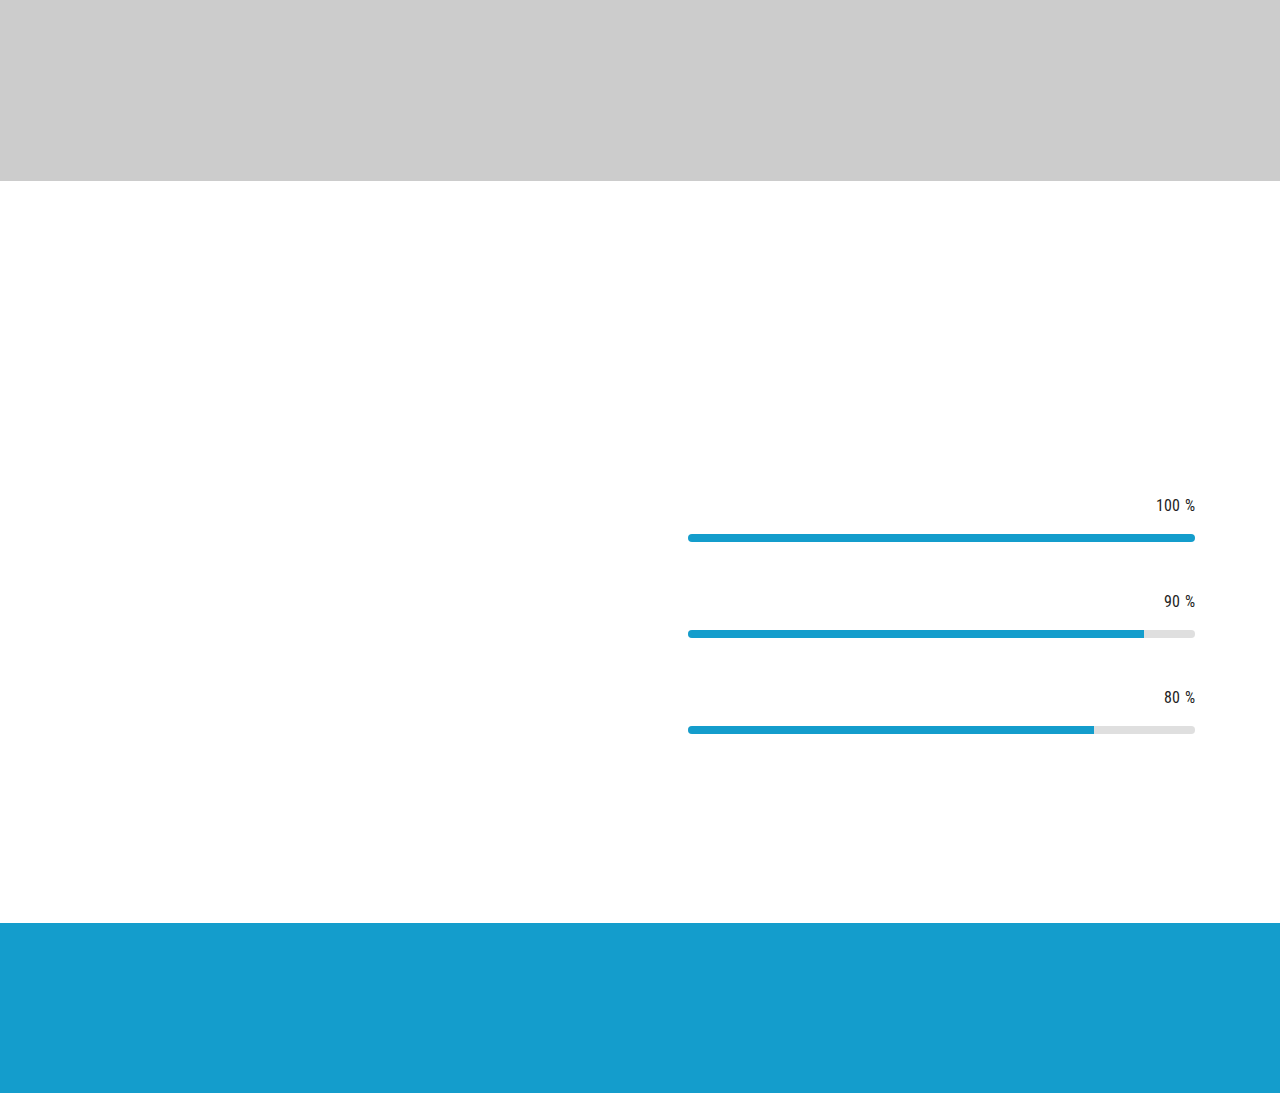
==== commit ae935ded: "create github pages" ====
--- a/index.html
+++ b/index.html
@@ -6,7 +6,7 @@
   <meta http-equiv="X-UA-Compatible" content="IE=edge">
   <meta name="generator" content="Mobirise v4.8.10, mobirise.com">
   <meta name="viewport" content="width=device-width, initial-scale=1, minimum-scale=1">
-  <link rel="shortcut icon" href="assets/images/primeworx-12-263x45.png" type="image/x-icon">
+  <link rel="shortcut icon" href="assets/images/primeworx-122x48.png" type="image/x-icon">
   <meta name="description" content="">
   <title>Home</title>
   <link rel="stylesheet" href="assets/web/assets/mobirise-icons/mobirise-icons.css">
@@ -14,9 +14,9 @@
   <link rel="stylesheet" href="assets/bootstrap/css/bootstrap.min.css">
   <link rel="stylesheet" href="assets/bootstrap/css/bootstrap-grid.min.css">
   <link rel="stylesheet" href="assets/bootstrap/css/bootstrap-reboot.min.css">
+  <link rel="stylesheet" href="assets/socicon/css/styles.css">
+  <link rel="stylesheet" href="assets/animatecss/animate.min.css">
   <link rel="stylesheet" href="assets/dropdown/css/style.css">
-  <link rel="stylesheet" href="assets/socicon/css/styles.css">
-  <link rel="stylesheet" href="assets/as-pie-progress/css/progress.min.css">
   <link rel="stylesheet" href="assets/theme/css/style.css">
   <link rel="stylesheet" href="assets/mobirise/css/mbr-additional.css" type="text/css">
   
@@ -24,11 +24,11 @@
   
 </head>
 <body>
-  <link rel="stylesheet" href="style.less" class="cid-rtKPM1EZvD" id="menu1-0" data-rv-view="664"><section class="menu cid-rtKPM1EZvD" once="menu" id="menu1-0">
-
-    
-
-    <nav class="navbar navbar-expand beta-menu navbar-dropdown align-items-center navbar-fixed-top navbar-toggleable-sm bg-color transparent">
+  <section class="menu cid-rXbwRYNjFt" once="menu" id="menu2-f">
+
+    
+
+    <nav class="navbar navbar-expand beta-menu navbar-dropdown align-items-center navbar-fixed-top navbar-toggleable-sm">
         <button class="navbar-toggler navbar-toggler-right" type="button" data-toggle="collapse" data-target="#navbarSupportedContent" aria-controls="navbarSupportedContent" aria-expanded="false" aria-label="Toggle navigation">
             <div class="hamburger">
                 <span></span>
@@ -40,208 +40,152 @@
         <div class="menu-logo">
             <div class="navbar-brand">
                 <span class="navbar-logo">
-                    <a href="https://mobirise.co">
-                         <img src="assets/images/primeworx-12-263x45.png" alt="Mobirise" title="" style="height: 3.8rem;">
+                    <a href="#top">
+                        <img src="assets/images/primeworx-122x48.png" alt="Mobirise" title="" style="height: 4.3rem;">
                     </a>
                 </span>
                 
             </div>
         </div>
         <div class="collapse navbar-collapse" id="navbarSupportedContent">
-            <ul class="navbar-nav nav-dropdown" data-app-modern-menu="true">
-                <li class="nav-item">
-                    <a class="nav-link link text-white display-4" href="https://mobirise.co">
-                        <span class="mbri-home mbr-iconfont mbr-iconfont-btn"></span>
-                        Services
-                    </a>
-                </li>
-                <li class="nav-item">
-                    <a class="nav-link link text-white display-4" href="https://mobirise.co">
-                        <span class="mbri-search mbr-iconfont mbr-iconfont-btn"></span>
+            <ul class="navbar-nav nav-dropdown nav-right" data-app-modern-menu="true"><li class="nav-item">
+                    <a class="nav-link link text-black display-4" href="https://mobirise.co">
+                        Employers</a>
+                </li><li class="nav-item"><a class="nav-link link text-black display-4" href="https://mobirise.co">Job Seekers</a></li><li class="nav-item">
+                    <a class="nav-link link text-black display-4" href="https://mobirise.co">
                         About Us
                     </a>
-                </li>
-            </ul>
-            <div class="navbar-buttons mbr-section-btn">
-                <a class="btn btn-sm btn-primary display-4" href="https://mobirise.co">
-                    <span class="mbri-save mbr-iconfont mbr-iconfont-btn "></span>
-                    Try It Now!
-                </a>
-            </div>
+                </li><li class="nav-item"><a class="nav-link link text-black display-4" href="https://mobirise.co">Contact us</a></li></ul>
+            
         </div>
     </nav>
 </section>
 
-<section class="engine"><a href="https://mobirise.info/r">free bootstrap templates</a></section><section class="mbr-section content4 cid-rtLxIKXWEt" id="content4-a">
+<section class="engine"><a href="https://mobirise.info/a">online site builder</a></section><section class="header9 cid-rXbu8DV66b mbr-parallax-background" id="header9-e">
+
+    
+
+    
+
+    <div class="container">
+        <div class="media-container-column mbr-white col-md-8">
+            <h1 class="mbr-section-title align-left mbr-bold pb-3 mbr-fonts-style display-1">Recruiting for the changing world</h1>
+            <h3 class="mbr-section-subtitle align-left mbr-light pb-3 mbr-fonts-style display-2"></h3>
+            <p class="mbr-text align-left pb-3 mbr-fonts-style display-5"><strong>Pioneering the art of quality recruitment for the last 30 years .</strong></p>
+            <div class="mbr-section-btn align-left"><a class="btn btn-md btn-black display-4" href="index.html#header9-e">Find Talent</a>
+                <a class="btn btn-md btn-black-outline display-4" href="index.html#header9-e">Find a Job</a></div>
+        </div>
+    </div>
+
+    <div class="mbr-arrow hidden-sm-down" aria-hidden="true">
+        <a href="#next">
+            <i class="mbri-down mbr-iconfont"></i>
+        </a>
+    </div>
+</section>
+
+<section class="mbr-section content4 cid-rXg2pXK96s" id="content4-g">
 
     
 
     <div class="container">
         <div class="media-container-row">
             <div class="title col-12 col-md-8">
-                <h2 class="align-center pb-3 mbr-fonts-style display-2"></h2>
-                <h3 class="mbr-section-subtitle align-center mbr-light mbr-fonts-style display-5"></h3>
-                
-            </div>
-        </div>
-    </div>
-</section>
-
-<section class="header12 cid-rtKQthnmPj mbr-fullscreen" id="header12-1">
-
-    
-
-    
-
-    <div class="container  ">
-            <div class="media-container">
-                <div class="col-md-12 align-center">
-                    <h1 class="mbr-section-title pb-3 mbr-white mbr-bold mbr-fonts-style display-2">Human resource management done right !</h1>
-                    <p class="mbr-text pb-3 mbr-white mbr-fonts-style display-5">
-                        Primeworx gives you a dedicated HR manager who helps you setup HR policies and maintain compliances</p>
-                    <div class="mbr-section-btn align-center py-2"><a class="btn btn-md btn-primary-outline display-4" href="https://mobirise.co">MORE</a></div>
-
-                    <div class="icons-media-container mbr-white">
-                        <div class="card col-12 col-md-6 col-lg-3">
-                            <div class="icon-block">
-                            <a href="https://mobirise.co/">
-                                <span class="mbr-iconfont mbri-edit" style="color: rgb(20, 157, 204); fill: rgb(20, 157, 204);"></span>
-                            </a>
-                            </div>
-                            <h5 class="mbr-fonts-style display-5">
-                                HR policy and procedures</h5>
-                        </div>
-
-                        <div class="card col-12 col-md-6 col-lg-3">
-                            <div class="icon-block">
-                                <a href="https://mobirise.co/">
-                                    <span class="mbr-iconfont mbri-sites" style="color: rgb(20, 157, 204); fill: rgb(20, 157, 204);"></span>
-                                </a>
-                            </div>
-                            <h5 class="mbr-fonts-style display-5">
-                                Employee onboarding and Termination</h5>
-                        </div>
-
-                        <div class="card col-12 col-md-6 col-lg-3">
-                            <div class="icon-block">
-                                <a href="https://mobirise.co/">
-                                    <span class="mbr-iconfont mbri-chat" style="color: rgb(20, 157, 204); fill: rgb(20, 157, 204);"></span>
-                                </a>
-                            </div>
-                            <h5 class="mbr-fonts-style display-5">
-                                Employee grievance management&nbsp;</h5>
-                        </div>
-
-                        <div class="card col-12 col-md-6 col-lg-3">
-                            <div class="icon-block">
-                                <a href="https://mobirise.co/">
-                                    <span class="mbr-iconfont mbri-user2" style="color: rgb(20, 157, 204); fill: rgb(20, 157, 204);"></span>
-                                </a>
-                            </div>
-                            <h5 class="mbr-fonts-style display-5">
-                                Expert guidance</h5>
-                        </div>
-                    </div>
-                </div>
-            </div>
-    </div>
-
-    
-</section>
-
-<section class="progress-bars3 cid-rtKQI2ZMIj" id="progress-bars3-5">
- 
+                <h2 class="align-center pb-3 mbr-fonts-style display-2"><strong>Connect with excellent talent that can transform your business</strong></h2>
+                <h3 class="mbr-section-subtitle align-center mbr-light mbr-fonts-style display-5">Whether you have a well-established recruiting process or you’re just starting out, we can connect your company to hard-to-find and highly sought-after candidates.</h3>
+                
+            </div>
+        </div>
+    </div>
+</section>
+
+<section class="features2 cid-rXg4YlnOzl" id="features2-j">
+
+    
+
+    
+    
+    <div class="container">
+        <div class="media-container-row">
+            <div class="card p-3 col-12 col-md-6 col-lg-3">
+                <div class="card-wrapper">
+                    <div class="card-img">
+                        <img src="assets/images/mbr-492x284.jpg" alt="Mobirise" title="">
+                    </div>
+                    <div class="card-box">
+                        <h4 class="card-title pb-3 mbr-fonts-style display-7"><strong>
+                            Executive Search</strong></h4>
+                        <p class="mbr-text mbr-fonts-style display-7">We specializes search assignments at the middle &amp; senior management level positions. Our clients range from multi-national companies to start-ups.</p>
+                    </div>
+                </div>
+            </div>
+
+            <div class="card p-3 col-12 col-md-6 col-lg-3">
+                <div class="card-wrapper">
+                    <div class="card-img">
+                        <img src="assets/images/mbr-2-492x351.jpg" alt="Mobirise" title="">
+                    </div>
+                    <div class="card-box ">
+                        <h4 class="card-title pb-3 mbr-fonts-style display-7"><strong>
+                            Head Hunting</strong></h4>
+                        <p class="mbr-text mbr-fonts-style display-7">The approach involves understanding your requirement, shortlist target organizations; identify leads to locate<br>the requisite talent.</p>
+                    </div>
+                </div>
+            </div>
+
+            <div class="card p-3 col-12 col-md-6 col-lg-3">
+                <div class="card-wrapper">
+                    <div class="card-img">
+                        <img src="assets/images/mbr-492x347.jpg" alt="Mobirise" title="">
+                    </div>
+                    <div class="card-box">
+                        <h4 class="card-title pb-3 mbr-fonts-style display-7"><strong>Recruitment Process Outsourcing</strong></h4>
+                        <p class="mbr-text mbr-fonts-style display-7">You get our recruiters as your corporate recruiting department. This way you can take advantage of our industry knowledge and proven recruiting strategies, while still maintaining control over hiring decisions.</p>
+                    </div>
+                </div>
+            </div>
+
+            <div class="card p-3 col-12 col-md-6 col-lg-3">
+                <div class="card-wrapper">
+                    <div class="card-img">
+                        <img src="assets/images/mbr-1-492x492.jpg" alt="Mobirise" title="">
+                    </div>
+                    <div class="card-box">
+                        <h4 class="card-title pb-3 mbr-fonts-style display-7"><strong>
+                            Sourcing Service</strong></h4>
+                        <p class="mbr-text mbr-fonts-style display-7">Sourcing services can identify and connect you with industry-leading talent while allowing you to control the recruiting and hiring process.<br></p>
+                    </div>
+                </div>
+            </div>
+        </div>
+    </div>
+</section>
+
+<section class="progress-bars2 cid-rtKQGGzbpO" id="progress-bars2-4">
+    
      
 
     
-    
+
     <div class="container">
         <h2 class="mbr-section-title pb-3 align-center mbr-fonts-style display-2">
-            Circle progress bars
-        </h2>
+            How can we help ?</h2>
 
         <h3 class="mbr-section-subtitle mbr-fonts-style display-5">
-            Mobirise has provided for website developers a growing library of modern blocks which can be used either partially or in full for every website developed through the builder.
-        </h3>
-    
-        <div class="media-container-row pt-5 mt-2">
-            <div class="card p-3 align-center">
-                <div class="wrap">
-                    <div class="pie_progress progress1" role="progressbar" data-goal="50">
-                        <p class="pie_progress__number mbr-fonts-style display-5"></p>
-                    </div>
-                </div> 
-                <div class="mbr-crt-title pt-3">
-                    <h4 class="card-title py-2 mbr-fonts-style display-5">
-                        Amenity
-                    </h4>
-                </div>                 
-            </div>
-
-            <div class="card p-3 align-center">
-                <div class="wrap">
-                    <div class="pie_progress progress2" role="progressbar" data-goal="60">
-                        <p class="pie_progress__number mbr-fonts-style display-5"></p>
-                    </div>
-                </div> 
-                <div class="mbr-crt-title pt-3">
-                    <h4 class="card-title py-2 mbr-fonts-style display-5">
-                        Publick transport
-                    </h4>
-                </div>                 
-            </div>
-
-            <div class="card p-3 align-center">
-                <div class="wrap">
-                    <div class="pie_progress progress3" role="progressbar" data-goal="70">
-                        <p class="pie_progress__number mbr-fonts-style display-5"></p>
-                    </div>
-                </div> 
-                <div class="mbr-crt-title pt-3">
-                    <h4 class="card-title py-2 mbr-fonts-style display-5">
-                        Nightlife
-                    </h4>
-                </div>                 
-            </div>
-
-            
-
-            
-
-            
-        </div>
-</div></section>
-
-<section class="progress-bars2 cid-rtKQGGzbpO" id="progress-bars2-4">
-    
-     
-
-    
-
-    <div class="container">
-        <h2 class="mbr-section-title pb-3 align-center mbr-fonts-style display-2">
-            Horizontal progress bars with text block
-        </h2>
-
-        <h3 class="mbr-section-subtitle mbr-fonts-style display-5">
-            Click blue "Gear" icon in the top right corner to hide/show progress bars and change them color and value. Click any text to edit or style it.
-        </h3>
+            Over 30 years of successful service as a professional search firm</h3>
 
         <div class="row pt-5 mt-5">
             <div class="col-md-6 text-elements">
                 <h4 class="section-content-title pb-3 align-left mbr-fonts-style display-5">
-                    A modular approach  
-                </h4>
-                <p class="section-content-text align-left mbr-fonts-style display-7">
-                    Make your own website in a few clicks! Mobirise helps you cut down development time by providing you with a flexible website editor with a drag and drop interface. Mobirise Website Builder creates responsive, retina and mobile friendly websites in a few clicks. Mobirise is one of the easiest website development tools available today. It also gives you the freedom to develop as many websites as you like given the fact that it is a desktop app.
-                </p>
+                    Primeworx advantage</h4>
+                <p class="section-content-text align-left mbr-fonts-style display-7">Prime placements and HR services which is a 30 year old recruitment and HR services firm is now Primeworx.&nbsp;<br><br>The firm in its consultancy &amp; advisory talent pool has<br>professionals with a more than 40 years experience as practicing<br>leaders in Private/MNCs/Public sector organizations.<br><br>The rich and varied practical experience coupled with experience in consulting &amp; advising clients across different industries verticles (on a variety of issues) in the field of Human capital management is a big advantage for clients of Primeworx .&nbsp;<br></p>
             </div>
             <div class="progress_elements col-md-6">
                 <div class="progress1 pb-5">
                     <div class="title-wrap">
                         <div class="progressbar-title mbr-fonts-style display-7">
                             <p>
-                                Amenity
+                                FULL-SERVICE ​TALENT ACQUISITION
                             </p>
                         </div>
                         <div class="progress_value mbr-fonts-style display-7">
@@ -257,9 +201,7 @@
                 <div class="progress2 pb-5">
                     <div class="title-wrap">
                         <div class="progressbar-title mbr-fonts-style display-7">
-                            <p>
-                                Public transport
-                            </p>
+                            <p>APPLICANT SOURCING<br></p>
                         </div>
                     <div class="progress_value mbr-fonts-style display-7">
                         <div class="progressbar-number">
@@ -274,9 +216,7 @@
                 <div class="progress3 pb-5">
                     <div class="title-wrap">
                         <div class="progressbar-title mbr-fonts-style display-7">
-                            <p>
-                                Nightlife
-                            </p>
+                            <p>CONSULTING SERVICES<br></p>
                         </div>
                     <div class="progress_value mbr-fonts-style display-7">
                         <div class="progressbar-number">
@@ -291,217 +231,6 @@
                 
             
                 
-            </div>
-        </div>
-    </div>
-</section>
-
-<section class="cid-rtKQEb6X4Y" id="pricing-tables2-3">
-
-    
-
-    
-
-    <div class="container">
-        <div class="media-container-row">
-
-            <div class="plan col-12 mx-2 my-2 justify-content-center col-lg-3">
-                <div class="plan-header text-center pt-5">
-                    <h3 class="plan-title mbr-fonts-style display-5"><strong>
-                        Small Business</strong></h3>
-                    <div class="plan-price">
-                        <span class="price-value mbr-fonts-style display-5"><span style="font-weight: normal;">INR</span></span>
-                        <span class="price-figure mbr-fonts-style display-2">
-                            5000</span>
-                        <small class="price-term mbr-fonts-style display-7">
-                            <br>/month<br>5 to 25 employees<br></small>
-                    </div>
-                </div>
-                <div class="plan-body">
-                    <div class="plan-list align-center">
-                        <ul class="list-group list-group-flush mbr-fonts-style display-7">
-                            <li class="list-group-item">
-                                Mobirise is perfect for non-techies who are not familiar with web development.
-                            </li>
-                            <li class="list-group-item">
-                                5 GB Bandwidth</li>
-                        </ul>
-                    </div>
-                    <div class="mbr-section-btn text-center py-4 pb-5"><a href="https://mobirise.co" class="btn btn-primary display-4">Try Now</a></div>
-                </div>
-            </div>
-
-            <div class="plan col-12 mx-2 my-2 justify-content-center favorite col-lg-3">
-                <div class="plan-header text-center pt-5">
-                    <h3 class="plan-title mbr-fonts-style display-5"><strong>Growth Phase</strong></h3>
-                    <div class="plan-price">
-                        <span class="price-value mbr-fonts-style display-5"><span style="font-weight: normal;">INR</span></span>
-                        <span class="price-figure mbr-fonts-style display-2">
-                            10000</span>
-                        <small class="price-term mbr-fonts-style display-7">
-                            /month<br>25 to 50 employees<br></small>
-                    </div>
-                </div>
-                <div class="plan-body">
-                    <div class="plan-list align-center">
-                        <ul class="list-group list-group-flush mbr-fonts-style display-7">
-                            <li class="list-group-item">
-                                Mobirise is perfect for non-techies who are not familiar with web development.
-                            </li>
-                            <li class="list-group-item">
-                                10 GB Bandwidth
-                            </li>
-                            <li class="list-group-item">
-                                Free Domain</li>
-                        </ul>
-                    </div>
-                    <div class="mbr-section-btn text-center py-4 pb-5"><a href="https://mobirise.co" class="btn btn-primary display-4">Try Now</a></div>
-                </div>
-            </div>
-
-            <div class="plan col-12 mx-2 my-2 justify-content-center col-lg-3">
-                <div class="plan-header text-center pt-5">
-                    <h3 class="plan-title mbr-fonts-style display-5"><strong>Accelerating</strong></h3>
-                    <div class="plan-price">
-                        <span class="price-value mbr-fonts-style display-5"><span style="font-weight: normal;">
-                            INR</span></span>
-                        <span class="price-figure mbr-fonts-style display-2">20000</span>
-                        <small class="price-term mbr-fonts-style display-7">
-                            /month<br>50 to 100 employees<br></small>
-                    </div>
-                </div>
-                <div class="plan-body">
-                    <div class="plan-list align-center">
-                        <ul class="list-group list-group-flush mbr-fonts-style display-7">
-                            <li class="list-group-item">
-                                Mobirise is perfect for non-techies who are not familiar with web development.
-                            </li>
-                            <li class="list-group-item">
-                                15 GB Bandwidth
-                            </li>
-                            <li class="list-group-item">
-                                Free Domain
-                            </li>
-                            <li class="list-group-item">
-                                Backup</li>
-                        </ul>
-                    </div>
-                    <div class="mbr-section-btn text-center py-4 pb-5"><a href="https://mobirise.co" class="btn btn-primary display-4">Try Now</a></div>
-                </div>
-            </div>
-
-            <div class="plan col-12 mx-2 my-2 justify-content-center col-lg-3">
-                <div class="plan-header text-center pt-5">
-                    <h3 class="plan-title mbr-fonts-style display-5"><strong>
-                        Expanding</strong></h3>
-                    <div class="plan-price">
-                        <span class="price-value mbr-fonts-style display-5"></span>
-                        <span class="price-figure mbr-fonts-style display-2">Contact us</span>
-                        <small class="price-term mbr-fonts-style display-7"><br>More than 100 employees<br></small>
-                    </div>
-                </div>
-                <div class="plan-body">
-                    <div class="plan-list align-center">
-                        <ul class="list-group list-group-flush mbr-fonts-style display-7">
-                            <li class="list-group-item">
-                                Mobirise is perfect for non-techies who are not familiar with web development.
-                            </li>
-                            <li class="list-group-item">
-                                10 GB Bandwidth
-                            </li>
-                            <li class="list-group-item">
-                                Free Domain
-                            </li>
-                            <li class="list-group-item">
-                                Backup
-                            </li>
-                            <li class="list-group-item">
-                                24/7 Support</li>
-                        </ul>
-                    </div>
-                    <div class="mbr-section-btn text-center py-4 pb-5"><a href="https://mobirise.co" class="btn btn-primary display-4">Try Now</a></div>
-                </div>
-            </div>
-
-        </div>
-    </div>
-</section>
-
-<section class="clients cid-rtKQRC3rhb" id="clients-7">
-      
-
-    
-        <div class="container mb-5">
-            <div class="media-container-row">
-                <div class="col-12 align-center">
-                    <h2 class="mbr-section-title pb-3 mbr-fonts-style display-2">
-                        Our Clients
-                    </h2>
-                    <h3 class="mbr-section-subtitle mbr-light mbr-fonts-style display-5">
-                        Click any image to change it.Click blue "Gear" icon in the top right corner to change background, amount slides and amount visible items at once.
-                    </h3>
-                </div>
-            </div>
-        </div>
-
-    <div class="container">
-        <div class="carousel slide" data-ride="carousel" role="listbox">
-            <div class="carousel-inner" data-visible="5">
-                
-                
-                
-                
-                
-            <div class="carousel-item ">
-                    <div class="media-container-row">
-                        <div class="col-md-12">
-                            <div class="wrap-img ">
-                                <img src="assets/images/1.png" class="img-responsive clients-img">
-                            </div>
-                        </div>
-                    </div>
-                </div><div class="carousel-item ">
-                    <div class="media-container-row">
-                        <div class="col-md-12">
-                            <div class="wrap-img ">
-                                <img src="assets/images/2.png" class="img-responsive clients-img">
-                            </div>
-                        </div>
-                    </div>
-                </div><div class="carousel-item ">
-                    <div class="media-container-row">
-                        <div class="col-md-12">
-                            <div class="wrap-img ">
-                                <img src="assets/images/3.png" class="img-responsive clients-img">
-                            </div>
-                        </div>
-                    </div>
-                </div><div class="carousel-item ">
-                    <div class="media-container-row">
-                        <div class="col-md-12">
-                            <div class="wrap-img ">
-                                <img src="assets/images/4.png" class="img-responsive clients-img">
-                            </div>
-                        </div>
-                    </div>
-                </div><div class="carousel-item ">
-                    <div class="media-container-row">
-                        <div class="col-md-12">
-                            <div class="wrap-img ">
-                                <img src="assets/images/5.png" class="img-responsive clients-img">
-                            </div>
-                        </div>
-                    </div>
-                </div></div>
-            <div class="carousel-controls">
-                <a data-app-prevent-settings="" class="carousel-control carousel-control-prev" role="button" data-slide="prev">
-                    <span aria-hidden="true" class="mbri-left mbr-iconfont"></span>
-                    <span class="sr-only">Previous</span>
-                </a>
-                <a data-app-prevent-settings="" class="carousel-control carousel-control-next" role="button" data-slide="next">
-                    <span aria-hidden="true" class="mbri-right mbr-iconfont"></span>
-                    <span class="sr-only">Next</span>
-                </a>
             </div>
         </div>
     </div>
@@ -570,7 +299,7 @@
             </div>
             <div class="row row-copirayt">
                 <p class="mbr-text mb-0 mbr-fonts-style mbr-white align-center display-7">
-                    © Copyright 2017 Mobirise - All Rights Reserved
+                    © Copyright 2020 PrimeworX - All Rights Reserved
                 </p>
             </div>
         </div>
@@ -583,14 +312,14 @@
   <script src="assets/tether/tether.min.js"></script>
   <script src="assets/bootstrap/js/bootstrap.min.js"></script>
   <script src="assets/smoothscroll/smooth-scroll.js"></script>
+  <script src="assets/touchswipe/jquery.touch-swipe.min.js"></script>
+  <script src="assets/viewportchecker/jquery.viewportchecker.js"></script>
+  <script src="assets/parallax/jarallax.min.js"></script>
   <script src="assets/dropdown/js/script.min.js"></script>
-  <script src="assets/vimeoplayer/jquery.mb.vimeo_player.js"></script>
-  <script src="assets/as-pie-progress/jquery-as-pie-progress.min.js"></script>
-  <script src="assets/bootstrapcarouselswipe/bootstrap-carousel-swipe.js"></script>
-  <script src="assets/mbr-clients-slider/mbr-clients-slider.js"></script>
-  <script src="assets/touchswipe/jquery.touch-swipe.min.js"></script>
   <script src="assets/theme/js/script.js"></script>
   
   
-</body>
+ <div id="scrollToTop" class="scrollToTop mbr-arrow-up"><a style="text-align: center;"><i></i></a></div>
+    <input name="animation" type="hidden">
+  </body>
 </html>--- a/assets/mobirise/css/mbr-additional.css
+++ b/assets/mobirise/css/mbr-additional.css
@@ -1,4 +1,7 @@
+@import url(https://fonts.googleapis.com/css?family=Roboto+Mono:100,100i,300,300i,400,400i,500,500i,700,700i);
 @import url(https://fonts.googleapis.com/css?family=Rubik:300,300i,400,400i,500,500i,700,700i,900,900i);
+@import url(https://fonts.googleapis.com/css?family=Oswald:200,300,400,500,600,700);
+@import url(https://fonts.googleapis.com/css?family=Roboto+Condensed:300,300i,400,400i,700,700i);
 
 
 
@@ -20,7 +23,7 @@
   line-height: 1.6;
 }
 .display-1 {
-  font-family: 'Rubik', sans-serif;
+  font-family: 'Roboto Mono', monospace;
   font-size: 4.25rem;
 }
 .display-1 > .mbr-iconfont {
@@ -34,21 +37,21 @@
   font-size: 4.8rem;
 }
 .display-4 {
-  font-family: 'Rubik', sans-serif;
+  font-family: 'Roboto Mono', monospace;
   font-size: 1rem;
 }
 .display-4 > .mbr-iconfont {
   font-size: 1.6rem;
 }
 .display-5 {
-  font-family: 'Rubik', sans-serif;
-  font-size: 1.5rem;
+  font-family: 'Oswald', sans-serif;
+  font-size: 2.2rem;
 }
 .display-5 > .mbr-iconfont {
-  font-size: 2.4rem;
+  font-size: 3.52rem;
 }
 .display-7 {
-  font-family: 'Rubik', sans-serif;
+  font-family: 'Roboto Condensed', sans-serif;
   font-size: 1rem;
 }
 .display-7 > .mbr-iconfont {
@@ -76,9 +79,9 @@
     line-height: calc( 1.4 * (1rem + (1 - 1) * ((100vw - 20rem) / (48 - 20))));
   }
   .display-5 {
-    font-size: 1.2rem;
-    font-size: calc( 1.175rem + (1.5 - 1.175) * ((100vw - 20rem) / (48 - 20)));
-    line-height: calc( 1.4 * (1.175rem + (1.5 - 1.175) * ((100vw - 20rem) / (48 - 20))));
+    font-size: 1.76rem;
+    font-size: calc( 1.42rem + (2.2 - 1.42) * ((100vw - 20rem) / (48 - 20)));
+    line-height: calc( 1.4 * (1.42rem + (2.2 - 1.42) * ((100vw - 20rem) / (48 - 20))));
   }
 }
 /* Buttons */
@@ -132,7 +135,7 @@
   border-radius: 3px;
 }
 .bg-primary {
-  background-color: #149dcc !important;
+  background-color: #ffffff !important;
 }
 .bg-success {
   background-color: #f7ed4a !important;
@@ -148,23 +151,23 @@
 }
 .btn-primary,
 .btn-primary:active {
-  background-color: #149dcc !important;
-  border-color: #149dcc !important;
-  color: #ffffff !important;
+  background-color: #ffffff !important;
+  border-color: #ffffff !important;
+  color: #808080 !important;
 }
 .btn-primary:hover,
 .btn-primary:focus,
 .btn-primary.focus,
 .btn-primary.active {
-  color: #ffffff !important;
-  background-color: #0d6786 !important;
-  border-color: #0d6786 !important;
+  color: #808080 !important;
+  background-color: #d9d9d9 !important;
+  border-color: #d9d9d9 !important;
 }
 .btn-primary.disabled,
 .btn-primary:disabled {
-  color: #ffffff !important;
-  background-color: #0d6786 !important;
-  border-color: #0d6786 !important;
+  color: #808080 !important;
+  background-color: #d9d9d9 !important;
+  border-color: #d9d9d9 !important;
 }
 .btn-secondary,
 .btn-secondary:active {
@@ -312,22 +315,22 @@
 .btn-primary-outline,
 .btn-primary-outline:active {
   background: none;
-  border-color: #0b566f;
-  color: #0b566f;
+  border-color: #cccccc;
+  color: #cccccc;
 }
 .btn-primary-outline:hover,
 .btn-primary-outline:focus,
 .btn-primary-outline.focus,
 .btn-primary-outline.active {
-  color: #ffffff;
-  background-color: #149dcc;
-  border-color: #149dcc;
+  color: #808080;
+  background-color: #ffffff;
+  border-color: #ffffff;
 }
 .btn-primary-outline.disabled,
 .btn-primary-outline:disabled {
-  color: #ffffff !important;
-  background-color: #149dcc !important;
-  border-color: #149dcc !important;
+  color: #808080 !important;
+  background-color: #ffffff !important;
+  border-color: #ffffff !important;
 }
 .btn-secondary-outline,
 .btn-secondary-outline:active {
@@ -464,7 +467,7 @@
   border-color: #ffffff;
 }
 .text-primary {
-  color: #149dcc !important;
+  color: #ffffff !important;
 }
 .text-secondary {
   color: #ff3366 !important;
@@ -489,7 +492,7 @@
 }
 a.text-primary:hover,
 a.text-primary:focus {
-  color: #0b566f !important;
+  color: #cccccc !important;
 }
 a.text-secondary:hover,
 a.text-secondary:focus {
@@ -547,9 +550,9 @@
   border-radius: 100px !important;
 }
 .mbr-gallery-filter li.active .btn {
-  background-color: #149dcc;
-  border-color: #149dcc;
-  color: #ffffff;
+  background-color: #ffffff;
+  border-color: #ffffff;
+  color: #8c8c8c;
 }
 .mbr-gallery-filter li.active .btn:focus {
   box-shadow: none;
@@ -565,11 +568,11 @@
 }
 a,
 a:hover {
-  color: #149dcc;
+  color: #ffffff;
 }
 .mbr-plan-header.bg-primary .mbr-plan-subtitle,
 .mbr-plan-header.bg-primary .mbr-plan-price-desc {
-  color: #b4e6f8;
+  color: #ffffff;
 }
 .mbr-plan-header.bg-success .mbr-plan-subtitle,
 .mbr-plan-header.bg-success .mbr-plan-price-desc {
@@ -588,8 +591,8 @@
   color: #dfd9c6;
 }
 /* Scroll to top button*/
-.scrollToTop_wraper {
-  display: none;
+#scrollToTop a {
+  border-radius: 100px;
 }
 #scrollToTop a i:before {
   content: '';
@@ -658,7 +661,7 @@
   background-color: #f5f5f5;
   box-shadow: none;
   color: #565656;
-  font-family: 'Rubik', sans-serif;
+  font-family: 'Roboto Condensed', sans-serif;
   font-size: 1rem;
   line-height: 1.43;
   min-height: 3.5em;
@@ -689,7 +692,7 @@
   padding: 10px 0 10px 20px;
   font-size: 1.09rem;
   position: relative;
-  border-color: #149dcc;
+  border-color: #ffffff;
   border-width: 3px;
 }
 ul,
@@ -778,7 +781,7 @@
   text-align: center;
   position: relative;
   border: 2px solid #c0a375;
-  border-color: #149dcc;
+  border-color: #ffffff;
   color: #232323;
   cursor: pointer;
 }
@@ -789,7 +792,7 @@
 }
 .btn-social:hover {
   color: #fff;
-  background: #149dcc;
+  background: #ffffff;
 }
 .btn-social + .btn {
   margin-left: .1rem;
@@ -797,11 +800,11 @@
 /* Footer */
 .mbr-footer-content li::before,
 .mbr-footer .mbr-contacts li::before {
-  background: #149dcc;
+  background: #ffffff;
 }
 .mbr-footer-content li a:hover,
 .mbr-footer .mbr-contacts li a:hover {
-  color: #149dcc;
+  color: #ffffff;
 }
 .footer3 input[type="email"],
 .footer4 input[type="email"] {
@@ -1381,26 +1384,26 @@
     flex: auto!important;
   }
 }
-.cid-rtKPM1EZvD .navbar {
-  padding: .5rem 0;
+.cid-rXbwRYNjFt .navbar {
   background: #ffffff;
   transition: none;
   min-height: 77px;
-}
-.cid-rtKPM1EZvD .navbar-dropdown.bg-color.transparent.opened {
+  padding: .5rem 0;
+}
+.cid-rXbwRYNjFt .navbar-dropdown.bg-color.transparent.opened {
   background: #ffffff;
 }
-.cid-rtKPM1EZvD a {
+.cid-rXbwRYNjFt a {
   font-style: normal;
 }
-.cid-rtKPM1EZvD .nav-item span {
+.cid-rXbwRYNjFt .nav-item span {
   padding-right: 0.4em;
   line-height: 0.5em;
   vertical-align: text-bottom;
   position: relative;
   text-decoration: none;
 }
-.cid-rtKPM1EZvD .nav-item a {
+.cid-rXbwRYNjFt .nav-item a {
   display: -webkit-flex;
   align-items: center;
   justify-content: center;
@@ -1409,23 +1412,23 @@
   -webkit-align-items: center;
   -webkit-justify-content: center;
 }
-.cid-rtKPM1EZvD .nav-item:focus,
-.cid-rtKPM1EZvD .nav-link:focus {
+.cid-rXbwRYNjFt .nav-item:focus,
+.cid-rXbwRYNjFt .nav-link:focus {
   outline: none;
 }
-.cid-rtKPM1EZvD .btn {
+.cid-rXbwRYNjFt .btn {
   padding: 0.4rem 1.5rem;
   display: -webkit-inline-flex;
   align-items: center;
   -webkit-align-items: center;
 }
-.cid-rtKPM1EZvD .btn .mbr-iconfont {
+.cid-rXbwRYNjFt .btn .mbr-iconfont {
   font-size: 1.6rem;
 }
-.cid-rtKPM1EZvD .menu-logo {
+.cid-rXbwRYNjFt .menu-logo {
   margin-right: auto;
 }
-.cid-rtKPM1EZvD .menu-logo .navbar-brand {
+.cid-rXbwRYNjFt .menu-logo .navbar-brand {
   display: flex;
   margin-left: 5rem;
   padding: 0;
@@ -1434,7 +1437,7 @@
   -webkit-align-items: center;
   align-items: center;
 }
-.cid-rtKPM1EZvD .menu-logo .navbar-brand .navbar-caption-wrap {
+.cid-rXbwRYNjFt .menu-logo .navbar-brand .navbar-caption-wrap {
   display: flex;
   -webkit-align-items: center;
   align-items: center;
@@ -1442,43 +1445,43 @@
   min-width: 7rem;
   margin: .3rem 0;
 }
-.cid-rtKPM1EZvD .menu-logo .navbar-brand .navbar-caption-wrap .navbar-caption {
+.cid-rXbwRYNjFt .menu-logo .navbar-brand .navbar-caption-wrap .navbar-caption {
   line-height: 1.2rem !important;
   padding-right: 2rem;
 }
-.cid-rtKPM1EZvD .menu-logo .navbar-brand .navbar-logo {
+.cid-rXbwRYNjFt .menu-logo .navbar-brand .navbar-logo {
   font-size: 4rem;
   transition: font-size 0.25s;
 }
-.cid-rtKPM1EZvD .menu-logo .navbar-brand .navbar-logo img {
+.cid-rXbwRYNjFt .menu-logo .navbar-brand .navbar-logo img {
   display: flex;
 }
-.cid-rtKPM1EZvD .menu-logo .navbar-brand .navbar-logo .mbr-iconfont {
+.cid-rXbwRYNjFt .menu-logo .navbar-brand .navbar-logo .mbr-iconfont {
   transition: font-size 0.25s;
 }
-.cid-rtKPM1EZvD .menu-logo .navbar-brand .navbar-logo a {
+.cid-rXbwRYNjFt .menu-logo .navbar-brand .navbar-logo a {
   display: inline-flex;
 }
-.cid-rtKPM1EZvD .navbar-toggleable-sm .navbar-collapse {
+.cid-rXbwRYNjFt .navbar-toggleable-sm .navbar-collapse {
   justify-content: flex-end;
   -webkit-justify-content: flex-end;
   padding-right: 5rem;
   width: auto;
 }
-.cid-rtKPM1EZvD .navbar-toggleable-sm .navbar-collapse .navbar-nav {
+.cid-rXbwRYNjFt .navbar-toggleable-sm .navbar-collapse .navbar-nav {
   flex-wrap: wrap;
   -webkit-flex-wrap: wrap;
   padding-left: 0;
 }
-.cid-rtKPM1EZvD .navbar-toggleable-sm .navbar-collapse .navbar-nav .nav-item {
+.cid-rXbwRYNjFt .navbar-toggleable-sm .navbar-collapse .navbar-nav .nav-item {
   -webkit-align-self: center;
   align-self: center;
 }
-.cid-rtKPM1EZvD .navbar-toggleable-sm .navbar-collapse .navbar-buttons {
+.cid-rXbwRYNjFt .navbar-toggleable-sm .navbar-collapse .navbar-buttons {
   padding-left: 0;
   padding-bottom: 0;
 }
-.cid-rtKPM1EZvD .dropdown .dropdown-menu {
+.cid-rXbwRYNjFt .dropdown .dropdown-menu {
   background: #ffffff;
   display: none;
   position: absolute;
@@ -1487,20 +1490,20 @@
   padding-bottom: 1.4rem;
   text-align: left;
 }
-.cid-rtKPM1EZvD .dropdown .dropdown-menu .dropdown-item {
+.cid-rXbwRYNjFt .dropdown .dropdown-menu .dropdown-item {
   width: auto;
   padding: 0.235em 1.5385em 0.235em 1.5385em !important;
 }
-.cid-rtKPM1EZvD .dropdown .dropdown-menu .dropdown-item::after {
+.cid-rXbwRYNjFt .dropdown .dropdown-menu .dropdown-item::after {
   right: 0.5rem;
 }
-.cid-rtKPM1EZvD .dropdown .dropdown-menu .dropdown-submenu {
+.cid-rXbwRYNjFt .dropdown .dropdown-menu .dropdown-submenu {
   margin: 0;
 }
-.cid-rtKPM1EZvD .dropdown.open > .dropdown-menu {
+.cid-rXbwRYNjFt .dropdown.open > .dropdown-menu {
   display: block;
 }
-.cid-rtKPM1EZvD .navbar-toggleable-sm.opened:after {
+.cid-rXbwRYNjFt .navbar-toggleable-sm.opened:after {
   position: absolute;
   width: 100vw;
   height: 100vh;
@@ -1512,28 +1515,28 @@
   -webkit-transform: translateY(100%);
   z-index: 1000;
 }
-.cid-rtKPM1EZvD .navbar.navbar-short {
+.cid-rXbwRYNjFt .navbar.navbar-short {
   min-height: 60px;
   transition: all .2s;
 }
-.cid-rtKPM1EZvD .navbar.navbar-short .navbar-toggler-right {
+.cid-rXbwRYNjFt .navbar.navbar-short .navbar-toggler-right {
   top: 20px;
 }
-.cid-rtKPM1EZvD .navbar.navbar-short .navbar-logo a {
+.cid-rXbwRYNjFt .navbar.navbar-short .navbar-logo a {
   font-size: 2.5rem !important;
   line-height: 2.5rem;
   transition: font-size 0.25s;
 }
-.cid-rtKPM1EZvD .navbar.navbar-short .navbar-logo a .mbr-iconfont {
+.cid-rXbwRYNjFt .navbar.navbar-short .navbar-logo a .mbr-iconfont {
   font-size: 2.5rem !important;
 }
-.cid-rtKPM1EZvD .navbar.navbar-short .navbar-logo a img {
+.cid-rXbwRYNjFt .navbar.navbar-short .navbar-logo a img {
   height: 3rem !important;
 }
-.cid-rtKPM1EZvD .navbar.navbar-short .navbar-brand {
+.cid-rXbwRYNjFt .navbar.navbar-short .navbar-brand {
   min-height: 3rem;
 }
-.cid-rtKPM1EZvD button.navbar-toggler {
+.cid-rXbwRYNjFt button.navbar-toggler {
   width: 31px;
   height: 18px;
   cursor: pointer;
@@ -1541,100 +1544,104 @@
   top: 1.5rem;
   right: 1rem;
 }
-.cid-rtKPM1EZvD button.navbar-toggler:focus {
+.cid-rXbwRYNjFt button.navbar-toggler:focus {
   outline: none;
 }
-.cid-rtKPM1EZvD button.navbar-toggler .hamburger span {
+.cid-rXbwRYNjFt button.navbar-toggler .hamburger span {
   position: absolute;
   right: 0;
   width: 30px;
   height: 2px;
   border-right: 5px;
-  background-color: #232323;
-}
-.cid-rtKPM1EZvD button.navbar-toggler .hamburger span:nth-child(1) {
+  background-color: #333333;
+}
+.cid-rXbwRYNjFt button.navbar-toggler .hamburger span:nth-child(1) {
   top: 0;
   transition: all .2s;
 }
-.cid-rtKPM1EZvD button.navbar-toggler .hamburger span:nth-child(2) {
+.cid-rXbwRYNjFt button.navbar-toggler .hamburger span:nth-child(2) {
   top: 8px;
   transition: all .15s;
 }
-.cid-rtKPM1EZvD button.navbar-toggler .hamburger span:nth-child(3) {
+.cid-rXbwRYNjFt button.navbar-toggler .hamburger span:nth-child(3) {
   top: 8px;
   transition: all .15s;
 }
-.cid-rtKPM1EZvD button.navbar-toggler .hamburger span:nth-child(4) {
+.cid-rXbwRYNjFt button.navbar-toggler .hamburger span:nth-child(4) {
   top: 16px;
   transition: all .2s;
 }
-.cid-rtKPM1EZvD nav.opened .hamburger span:nth-child(1) {
+.cid-rXbwRYNjFt nav.opened .hamburger span:nth-child(1) {
   top: 8px;
   width: 0;
   opacity: 0;
   right: 50%;
   transition: all .2s;
 }
-.cid-rtKPM1EZvD nav.opened .hamburger span:nth-child(2) {
+.cid-rXbwRYNjFt nav.opened .hamburger span:nth-child(2) {
   -webkit-transform: rotate(45deg);
   transform: rotate(45deg);
   transition: all .25s;
 }
-.cid-rtKPM1EZvD nav.opened .hamburger span:nth-child(3) {
+.cid-rXbwRYNjFt nav.opened .hamburger span:nth-child(3) {
   -webkit-transform: rotate(-45deg);
   transform: rotate(-45deg);
   transition: all .25s;
 }
-.cid-rtKPM1EZvD nav.opened .hamburger span:nth-child(4) {
+.cid-rXbwRYNjFt nav.opened .hamburger span:nth-child(4) {
   top: 8px;
   width: 0;
   opacity: 0;
   right: 50%;
   transition: all .2s;
 }
-.cid-rtKPM1EZvD .collapsed.navbar-expand {
+.cid-rXbwRYNjFt .collapsed.navbar-expand {
   flex-direction: column;
   -webkit-flex-direction: column;
 }
-.cid-rtKPM1EZvD .collapsed .btn {
+.cid-rXbwRYNjFt .collapsed .btn {
   display: -webkit-flex;
 }
-.cid-rtKPM1EZvD .collapsed .navbar-collapse {
+.cid-rXbwRYNjFt .collapsed .navbar-collapse {
   display: none !important;
   padding-right: 0 !important;
 }
-.cid-rtKPM1EZvD .collapsed .navbar-collapse.collapsing,
-.cid-rtKPM1EZvD .collapsed .navbar-collapse.show {
+.cid-rXbwRYNjFt .collapsed .navbar-collapse.collapsing,
+.cid-rXbwRYNjFt .collapsed .navbar-collapse.show {
   display: block !important;
 }
-.cid-rtKPM1EZvD .collapsed .navbar-collapse.collapsing .navbar-nav,
-.cid-rtKPM1EZvD .collapsed .navbar-collapse.show .navbar-nav {
+.cid-rXbwRYNjFt .collapsed .navbar-collapse.collapsing .navbar-nav,
+.cid-rXbwRYNjFt .collapsed .navbar-collapse.show .navbar-nav {
   display: block;
   text-align: center;
 }
-.cid-rtKPM1EZvD .collapsed .navbar-collapse.collapsing .navbar-nav .nav-item,
-.cid-rtKPM1EZvD .collapsed .navbar-collapse.show .navbar-nav .nav-item {
+.cid-rXbwRYNjFt .collapsed .navbar-collapse.collapsing .navbar-nav .nav-item,
+.cid-rXbwRYNjFt .collapsed .navbar-collapse.show .navbar-nav .nav-item {
   clear: both;
 }
-.cid-rtKPM1EZvD .collapsed .navbar-collapse.collapsing .navbar-buttons,
-.cid-rtKPM1EZvD .collapsed .navbar-collapse.show .navbar-buttons {
+.cid-rXbwRYNjFt .collapsed .navbar-collapse.collapsing .navbar-nav .nav-item:last-child,
+.cid-rXbwRYNjFt .collapsed .navbar-collapse.show .navbar-nav .nav-item:last-child {
+  margin-bottom: 1rem;
+}
+.cid-rXbwRYNjFt .collapsed .navbar-collapse.collapsing .navbar-buttons,
+.cid-rXbwRYNjFt .collapsed .navbar-collapse.show .navbar-buttons {
   text-align: center;
 }
-.cid-rtKPM1EZvD .collapsed .navbar-collapse.collapsing .navbar-buttons:last-child,
-.cid-rtKPM1EZvD .collapsed .navbar-collapse.show .navbar-buttons:last-child {
+.cid-rXbwRYNjFt .collapsed .navbar-collapse.collapsing .navbar-buttons:last-child,
+.cid-rXbwRYNjFt .collapsed .navbar-collapse.show .navbar-buttons:last-child {
   margin-bottom: 1rem;
 }
-.cid-rtKPM1EZvD .collapsed button.navbar-toggler {
+.cid-rXbwRYNjFt .collapsed button.navbar-toggler {
   display: block;
 }
-.cid-rtKPM1EZvD .collapsed .navbar-brand {
+.cid-rXbwRYNjFt .collapsed .navbar-brand {
   margin-left: 1rem !important;
 }
-.cid-rtKPM1EZvD .collapsed .navbar-toggleable-sm {
+.cid-rXbwRYNjFt .collapsed .navbar-toggleable-sm {
   flex-direction: column;
   -webkit-flex-direction: column;
 }
-.cid-rtKPM1EZvD .collapsed .dropdown .dropdown-menu {
+.cid-rXbwRYNjFt .collapsed .dropdown .dropdown-menu {
   width: 100%;
   text-align: center;
   position: relative;
@@ -1646,19 +1653,19 @@
   transition-duration: .5s;
   transition-property: opacity,padding,height;
 }
-.cid-rtKPM1EZvD .collapsed .dropdown.open > .dropdown-menu {
+.cid-rXbwRYNjFt .collapsed .dropdown.open > .dropdown-menu {
   position: relative;
   opacity: 1;
   height: auto;
   padding: 1.4rem 0;
   visibility: visible;
 }
-.cid-rtKPM1EZvD .collapsed .dropdown .dropdown-submenu {
+.cid-rXbwRYNjFt .collapsed .dropdown .dropdown-submenu {
   left: 0;
   text-align: center;
   width: 100%;
 }
-.cid-rtKPM1EZvD .collapsed .dropdown .dropdown-toggle[data-toggle="dropdown-submenu"]::after {
+.cid-rXbwRYNjFt .collapsed .dropdown .dropdown-toggle[data-toggle="dropdown-submenu"]::after {
   margin-top: 0;
   position: inherit;
   right: 0;
@@ -1674,52 +1681,56 @@
   border-left: .30em solid transparent;
 }
 @media (max-width: 991px) {
-  .cid-rtKPM1EZvD .navbar-expand {
+  .cid-rXbwRYNjFt.navbar-expand {
     flex-direction: column;
     -webkit-flex-direction: column;
   }
-  .cid-rtKPM1EZvD img {
+  .cid-rXbwRYNjFt img {
     height: 3.8rem !important;
   }
-  .cid-rtKPM1EZvD .btn {
+  .cid-rXbwRYNjFt .btn {
     display: -webkit-flex;
   }
-  .cid-rtKPM1EZvD button.navbar-toggler {
+  .cid-rXbwRYNjFt button.navbar-toggler {
     display: block;
   }
-  .cid-rtKPM1EZvD .navbar-brand {
+  .cid-rXbwRYNjFt .navbar-brand {
     margin-left: 1rem !important;
   }
-  .cid-rtKPM1EZvD .navbar-toggleable-sm {
+  .cid-rXbwRYNjFt .navbar-toggleable-sm {
     flex-direction: column;
     -webkit-flex-direction: column;
   }
-  .cid-rtKPM1EZvD .navbar-collapse {
+  .cid-rXbwRYNjFt .navbar-collapse {
     display: none !important;
     padding-right: 0 !important;
   }
-  .cid-rtKPM1EZvD .navbar-collapse.collapsing,
-  .cid-rtKPM1EZvD .navbar-collapse.show {
+  .cid-rXbwRYNjFt .navbar-collapse.collapsing,
+  .cid-rXbwRYNjFt .navbar-collapse.show {
     display: block !important;
   }
-  .cid-rtKPM1EZvD .navbar-collapse.collapsing .navbar-nav,
-  .cid-rtKPM1EZvD .navbar-collapse.show .navbar-nav {
+  .cid-rXbwRYNjFt .navbar-collapse.collapsing .navbar-nav,
+  .cid-rXbwRYNjFt .navbar-collapse.show .navbar-nav {
     display: block;
     text-align: center;
   }
-  .cid-rtKPM1EZvD .navbar-collapse.collapsing .navbar-nav .nav-item,
-  .cid-rtKPM1EZvD .navbar-collapse.show .navbar-nav .nav-item {
+  .cid-rXbwRYNjFt .navbar-collapse.collapsing .navbar-nav .nav-item,
+  .cid-rXbwRYNjFt .navbar-collapse.show .navbar-nav .nav-item {
     clear: both;
   }
-  .cid-rtKPM1EZvD .navbar-collapse.collapsing .navbar-buttons,
-  .cid-rtKPM1EZvD .navbar-collapse.show .navbar-buttons {
+  .cid-rXbwRYNjFt .navbar-collapse.collapsing .navbar-nav .nav-item:last-child,
+  .cid-rXbwRYNjFt .navbar-collapse.show .navbar-nav .nav-item:last-child {
+    margin-bottom: 1rem;
+  }
+  .cid-rXbwRYNjFt .navbar-collapse.collapsing .navbar-buttons,
+  .cid-rXbwRYNjFt .navbar-collapse.show .navbar-buttons {
     text-align: center;
   }
-  .cid-rtKPM1EZvD .navbar-collapse.collapsing .navbar-buttons:last-child,
-  .cid-rtKPM1EZvD .navbar-collapse.show .navbar-buttons:last-child {
+  .cid-rXbwRYNjFt .navbar-collapse.collapsing .navbar-buttons:last-child,
+  .cid-rXbwRYNjFt .navbar-collapse.show .navbar-buttons:last-child {
     margin-bottom: 1rem;
   }
-  .cid-rtKPM1EZvD .dropdown .dropdown-menu {
+  .cid-rXbwRYNjFt .dropdown .dropdown-menu {
     width: 100%;
     text-align: center;
     position: relative;
@@ -1731,19 +1742,19 @@
     transition-duration: .5s;
     transition-property: opacity,padding,height;
   }
-  .cid-rtKPM1EZvD .dropdown.open > .dropdown-menu {
+  .cid-rXbwRYNjFt .dropdown.open > .dropdown-menu {
     position: relative;
     opacity: 1;
     height: auto;
     padding: 1.4rem 0;
     visibility: visible;
   }
-  .cid-rtKPM1EZvD .dropdown .dropdown-submenu {
+  .cid-rXbwRYNjFt .dropdown .dropdown-submenu {
     left: 0;
     text-align: center;
     width: 100%;
   }
-  .cid-rtKPM1EZvD .dropdown .dropdown-toggle[data-toggle="dropdown-submenu"]::after {
+  .cid-rXbwRYNjFt .dropdown .dropdown-toggle[data-toggle="dropdown-submenu"]::after {
     margin-top: 0;
     position: inherit;
     right: 0;
@@ -1760,101 +1771,84 @@
   }
 }
 @media (min-width: 767px) {
-  .cid-rtKPM1EZvD .menu-logo {
+  .cid-rXbwRYNjFt .menu-logo {
     flex-shrink: 0;
     -webkit-flex-shrink: 0;
   }
 }
-.cid-rtKPM1EZvD .navbar-collapse {
+.cid-rXbwRYNjFt .navbar-collapse {
   flex-basis: auto;
   -webkit-flex-basis: auto;
 }
-.cid-rtKPM1EZvD .nav-link:hover,
-.cid-rtKPM1EZvD .dropdown-item:hover {
-  color: #55b4d4 !important;
-}
-.cid-rtLxIKXWEt {
-  padding-top: 75px;
-  padding-bottom: 30px;
+.cid-rXbwRYNjFt .nav-link:hover,
+.cid-rXbwRYNjFt .dropdown-item:hover {
+  color: #767676 !important;
+}
+.cid-rXbu8DV66b {
+  padding-top: 120px;
+  padding-bottom: 105px;
+  background-image: url("../../../assets/images/mbr-1920x1440.jpg");
+}
+.cid-rXbu8DV66b h1 {
+  color: #616161;
+}
+.cid-rXbu8DV66b h2,
+.cid-rXbu8DV66b h3,
+.cid-rXbu8DV66b p {
+  color: #767676;
+}
+.cid-rXbu8DV66b .mbr-section-subtitle {
+  font-style: italic;
+}
+.cid-rXbu8DV66b H1 {
+  color: #ffffff;
+}
+.cid-rXbu8DV66b H3 {
+  color: #ffffff;
+  text-align: left;
+}
+.cid-rXbu8DV66b B {
+  color: #000000;
+}
+.cid-rXbu8DV66b P {
+  color: #000000;
+  text-align: left;
+}
+.cid-rXg2pXK96s {
+  padding-top: 60px;
+  padding-bottom: 60px;
   background-color: #ffffff;
 }
-.cid-rtLxIKXWEt .mbr-section-subtitle {
-  color: #767676;
-}
-.cid-rtKQthnmPj {
-  background-color: #ffffff;
-}
-.cid-rtKQthnmPj .icons-media-container {
-  display: flex;
-  -webkit-justify-content: center;
-  justify-content: center;
-  -webkit-flex-direction: row;
-  flex-direction: row;
-  -webkit-flex-wrap: wrap;
-  flex-wrap: wrap;
-  padding-top: 4rem;
-}
-.cid-rtKQthnmPj .icons-media-container .mbr-iconfont {
-  font-size: 96px;
-  color: #ffffff;
-}
-.cid-rtKQthnmPj .icons-media-container .icon-block {
-  padding-bottom: 1rem;
-}
-.cid-rtKQthnmPj .mbr-text {
-  color: #ffffff;
-}
-.cid-rtKQthnmPj .card {
-  padding-bottom: 1.5rem;
-}
-.cid-rtKQthnmPj .mbr-text,
-.cid-rtKQthnmPj .mbr-section-btn {
-  color: #149dcc;
-}
-.cid-rtKQthnmPj H1 {
-  color: #149dcc;
-}
-.cid-rtKQthnmPj H5 {
-  color: #149dcc;
-}
-.cid-rtKQI2ZMIj {
+.cid-rXg2pXK96s .mbr-section-subtitle {
+  color: #0f7699;
+}
+.cid-rXg4YlnOzl {
   padding-top: 90px;
   padding-bottom: 90px;
-  background-color: #fafafa;
-}
-.cid-rtKQI2ZMIj h3 {
-  text-align: center;
-  font-weight: 300;
-}
-.cid-rtKQI2ZMIj .wrap {
-  width: 150px;
-  height: 150px;
-  margin: 0 auto;
-}
-.cid-rtKQI2ZMIj .mbr-section-subtitle {
+  background-color: #cccccc;
+}
+.cid-rXg4YlnOzl h4 {
+  font-weight: 500;
+  margin-bottom: 0;
+  text-align: left;
+}
+.cid-rXg4YlnOzl p {
   color: #767676;
-}
-.cid-rtKQI2ZMIj .card {
-  -webkit-flex-basis: 100%;
-  flex-basis: 100%;
-  word-wrap: break-word;
-}
-.cid-rtKQI2ZMIj ellipse {
-  stroke: rgba(206, 206, 206, 0.4);
-}
-.cid-rtKQI2ZMIj path {
-  stroke: #149dcc;
-}
-@media (max-width: 991px) and (min-width: 768px) {
-  .cid-rtKQI2ZMIj .card {
-    -webkit-flex-basis: 33%;
-    flex-basis: 33%;
-  }
+  text-align: left;
+}
+.cid-rXg4YlnOzl .card-box {
+  padding-top: 2rem;
+}
+.cid-rXg4YlnOzl .card-wrapper {
+  height: 100%;
+}
+.cid-rXg4YlnOzl P {
+  color: #0f7699;
 }
 .cid-rtKQGGzbpO {
   padding-top: 90px;
   padding-bottom: 90px;
-  background-color: #fafafa;
+  background-color: #ffffff;
 }
 .cid-rtKQGGzbpO h3 {
   text-align: center;
@@ -1883,7 +1877,7 @@
   background: rgba(206, 206, 206, 0.4);
 }
 .cid-rtKQGGzbpO .mbr-section-subtitle {
-  color: #767676;
+  color: #0f7699;
 }
 .cid-rtKQGGzbpO .section-content-title {
   font-weight: 500;
@@ -1933,268 +1927,6 @@
   }
   .cid-rtKQGGzbpO .progress_elements {
     padding-left: 3rem;
-  }
-}
-.cid-rtKQEb6X4Y {
-  padding-top: 90px;
-  padding-bottom: 90px;
-  background-color: #efefef;
-}
-.cid-rtKQEb6X4Y .list-group-item {
-  padding: .75rem 3.25rem;
-}
-.cid-rtKQEb6X4Y .plan {
-  word-break: break-word;
-  position: relative;
-  max-width: 300px;
-  padding-right: 0;
-  padding-left: 0;
-  color: #767676;
-}
-.cid-rtKQEb6X4Y .plan .list-group-item {
-  position: relative;
-  -webkit-justify-content: center;
-  justify-content: center;
-  background-color: transparent;
-  border: 0;
-}
-.cid-rtKQEb6X4Y .plan .list-group-item::after {
-  position: absolute;
-  bottom: 0;
-  left: 20%;
-  width: 60%;
-  height: 2px;
-  content: "";
-  background-color: #eaeaea;
-}
-.cid-rtKQEb6X4Y .plan .list-group-item:last-child::after {
-  display: none;
-}
-.cid-rtKQEb6X4Y .plan.favorite {
-  background-color: #fff;
-  box-shadow: 0 0 60px 0 rgba(0, 0, 0, 0.07);
-}
-.cid-rtKQEb6X4Y .plan-header {
-  padding-left: 1rem;
-  padding-right: 1rem;
-}
-.cid-rtKQEb6X4Y .price-figure {
-  font-weight: 700;
-  color: #232323;
-  text-align: center;
-}
-.cid-rtKQEb6X4Y .price-value {
-  font-weight: 700;
-  vertical-align: top;
-}
-@media (max-width: 550px) {
-  .cid-rtKQEb6X4Y .price-figure {
-    font-size: 4.25rem;
-  }
-}
-.cid-rtKQRC3rhb {
-  padding-top: 90px;
-  padding-bottom: 90px;
-  background-color: #ffffff;
-  background: linear-gradient(#ffffff, #149dcc);
-}
-.cid-rtKQRC3rhb .carousel-control {
-  background: #000;
-}
-.cid-rtKQRC3rhb .mbr-section-subtitle {
-  color: #767676;
-}
-.cid-rtKQRC3rhb .carousel-item {
-  -webkit-justify-content: center;
-  justify-content: center;
-}
-.cid-rtKQRC3rhb .carousel-item .media-container-row {
-  -webkit-flex-grow: 1;
-  flex-grow: 1;
-}
-.cid-rtKQRC3rhb .carousel-item .wrap-img {
-  text-align: center;
-}
-.cid-rtKQRC3rhb .carousel-item .wrap-img img {
-  max-height: 150px;
-  width: auto;
-  max-width: 100%;
-}
-.cid-rtKQRC3rhb .carousel-controls {
-  display: flex;
-  -webkit-justify-content: center;
-  justify-content: center;
-}
-.cid-rtKQRC3rhb .carousel-controls .carousel-control {
-  background: #000;
-  border-radius: 50%;
-  position: static;
-  width: 40px;
-  height: 40px;
-  margin-top: 2rem;
-  border-width: 1px;
-}
-.cid-rtKQRC3rhb .carousel-controls .carousel-control.carousel-control-prev {
-  left: auto;
-  margin-right: 20px;
-  margin-left: 0;
-}
-.cid-rtKQRC3rhb .carousel-controls .carousel-control.carousel-control-next {
-  right: auto;
-  margin-right: 0;
-}
-.cid-rtKQRC3rhb .carousel-controls .carousel-control .mbr-iconfont {
-  font-size: 1rem;
-}
-.cid-rtKQRC3rhb .cloneditem-1,
-.cid-rtKQRC3rhb .cloneditem-2,
-.cid-rtKQRC3rhb .cloneditem-3,
-.cid-rtKQRC3rhb .cloneditem-4,
-.cid-rtKQRC3rhb .cloneditem-5 {
-  display: none;
-}
-.cid-rtKQRC3rhb .col-lg-15 {
-  -webkit-box-flex: 0;
-  -ms-flex: 0 0 100%;
-  -webkit-flex: 0 0 100%;
-  flex: 0 0 100%;
-  max-width: 100%;
-  position: relative;
-  min-height: 1px;
-  padding-right: 10px;
-  padding-left: 10px;
-  width: 100%;
-}
-@media (min-width: 992px) {
-  .cid-rtKQRC3rhb .col-lg-15 {
-    -ms-flex: 0 0 20%;
-    -webkit-flex: 0 0 20%;
-    flex: 0 0 20%;
-    max-width: 20%;
-    width: 20%;
-  }
-  .cid-rtKQRC3rhb .carousel-inner.slides2 > .carousel-item.active.carousel-item-right,
-  .cid-rtKQRC3rhb .carousel-inner.slides2 > .carousel-item.carousel-item-next {
-    left: 0;
-    -webkit-transform: translate3d(50%, 0, 0);
-    transform: translate3d(50%, 0, 0);
-  }
-  .cid-rtKQRC3rhb .carousel-inner.slides2 > .carousel-item.active.carousel-item-left,
-  .cid-rtKQRC3rhb .carousel-inner.slides2 > .carousel-item.carousel-item-prev {
-    left: 0;
-    -webkit-transform: translate3d(-50%, 0, 0);
-    transform: translate3d(-50%, 0, 0);
-  }
-  .cid-rtKQRC3rhb .carousel-inner.slides2 > .carousel-item.carousel-item-left,
-  .cid-rtKQRC3rhb .carousel-inner.slides2 > .carousel-item.carousel-item-prev.carousel-item-right,
-  .cid-rtKQRC3rhb .carousel-inner.slides2 > .carousel-item.active {
-    left: 0;
-    -webkit-transform: translate3d(0, 0, 0);
-    transform: translate3d(0, 0, 0);
-  }
-  .cid-rtKQRC3rhb .carousel-inner.slides2 .cloneditem-1,
-  .cid-rtKQRC3rhb .carousel-inner.slides2 .cloneditem-2,
-  .cid-rtKQRC3rhb .carousel-inner.slides2 .cloneditem-3 {
-    display: block;
-  }
-  .cid-rtKQRC3rhb .carousel-inner.slides3 > .carousel-item.active.carousel-item-right,
-  .cid-rtKQRC3rhb .carousel-inner.slides3 > .carousel-item.carousel-item-next {
-    left: 0;
-    -webkit-transform: translate3d(33.333333%, 0, 0);
-    transform: translate3d(33.333333%, 0, 0);
-  }
-  .cid-rtKQRC3rhb .carousel-inner.slides3 > .carousel-item.active.carousel-item-left,
-  .cid-rtKQRC3rhb .carousel-inner.slides3 > .carousel-item.carousel-item-prev {
-    left: 0;
-    -webkit-transform: translate3d(-33.333333%, 0, 0);
-    transform: translate3d(-33.333333%, 0, 0);
-  }
-  .cid-rtKQRC3rhb .carousel-inner.slides3 > .carousel-item.carousel-item-left,
-  .cid-rtKQRC3rhb .carousel-inner.slides3 > .carousel-item.carousel-item-prev.carousel-item-right,
-  .cid-rtKQRC3rhb .carousel-inner.slides3 > .carousel-item.active {
-    left: 0;
-    -webkit-transform: translate3d(0, 0, 0);
-    transform: translate3d(0, 0, 0);
-  }
-  .cid-rtKQRC3rhb .carousel-inner.slides3 .cloneditem-1,
-  .cid-rtKQRC3rhb .carousel-inner.slides3 .cloneditem-2,
-  .cid-rtKQRC3rhb .carousel-inner.slides3 .cloneditem-3 {
-    display: block;
-  }
-  .cid-rtKQRC3rhb .carousel-inner.slides4 > .carousel-item.active.carousel-item-right,
-  .cid-rtKQRC3rhb .carousel-inner.slides4 > .carousel-item.carousel-item-next {
-    left: 0;
-    -webkit-transform: translate3d(25%, 0, 0);
-    transform: translate3d(25%, 0, 0);
-  }
-  .cid-rtKQRC3rhb .carousel-inner.slides4 > .carousel-item.active.carousel-item-left,
-  .cid-rtKQRC3rhb .carousel-inner.slides4 > .carousel-item.carousel-item-prev {
-    left: 0;
-    -webkit-transform: translate3d(-25%, 0, 0);
-    transform: translate3d(-25%, 0, 0);
-  }
-  .cid-rtKQRC3rhb .carousel-inner.slides4 > .carousel-item.carousel-item-left,
-  .cid-rtKQRC3rhb .carousel-inner.slides4 > .carousel-item.carousel-item-prev.carousel-item-right,
-  .cid-rtKQRC3rhb .carousel-inner.slides4 > .carousel-item.active {
-    left: 0;
-    -webkit-transform: translate3d(0, 0, 0);
-    transform: translate3d(0, 0, 0);
-  }
-  .cid-rtKQRC3rhb .carousel-inner.slides4 .cloneditem-1,
-  .cid-rtKQRC3rhb .carousel-inner.slides4 .cloneditem-2,
-  .cid-rtKQRC3rhb .carousel-inner.slides4 .cloneditem-3 {
-    display: block;
-  }
-  .cid-rtKQRC3rhb .carousel-inner.slides5 > .carousel-item.active.carousel-item-right,
-  .cid-rtKQRC3rhb .carousel-inner.slides5 > .carousel-item.carousel-item-next {
-    left: 0;
-    -webkit-transform: translate3d(20%, 0, 0);
-    transform: translate3d(20%, 0, 0);
-  }
-  .cid-rtKQRC3rhb .carousel-inner.slides5 > .carousel-item.active.carousel-item-left,
-  .cid-rtKQRC3rhb .carousel-inner.slides5 > .carousel-item.carousel-item-prev {
-    left: 0;
-    -webkit-transform: translate3d(-20%, 0, 0);
-    transform: translate3d(-20%, 0, 0);
-  }
-  .cid-rtKQRC3rhb .carousel-inner.slides5 > .carousel-item.carousel-item-left,
-  .cid-rtKQRC3rhb .carousel-inner.slides5 > .carousel-item.carousel-item-prev.carousel-item-right,
-  .cid-rtKQRC3rhb .carousel-inner.slides5 > .carousel-item.active {
-    left: 0;
-    -webkit-transform: translate3d(0, 0, 0);
-    transform: translate3d(0, 0, 0);
-  }
-  .cid-rtKQRC3rhb .carousel-inner.slides5 .cloneditem-1,
-  .cid-rtKQRC3rhb .carousel-inner.slides5 .cloneditem-2,
-  .cid-rtKQRC3rhb .carousel-inner.slides5 .cloneditem-3,
-  .cid-rtKQRC3rhb .carousel-inner.slides5 .cloneditem-4 {
-    display: block;
-  }
-  .cid-rtKQRC3rhb .carousel-inner.slides6 > .carousel-item.active.carousel-item-right,
-  .cid-rtKQRC3rhb .carousel-inner.slides6 > .carousel-item.carousel-item-next {
-    left: 0;
-    -webkit-transform: translate3d(16.666667%, 0, 0);
-    transform: translate3d(16.666667%, 0, 0);
-  }
-  .cid-rtKQRC3rhb .carousel-inner.slides6 > .carousel-item.active.carousel-item-left,
-  .cid-rtKQRC3rhb .carousel-inner.slides6 > .carousel-item.carousel-item-prev {
-    left: 0;
-    -webkit-transform: translate3d(-16.666667%, 0, 0);
-    transform: translate3d(-16.666667%, 0, 0);
-  }
-  .cid-rtKQRC3rhb .carousel-inner.slides6 > .carousel-item.carousel-item-left,
-  .cid-rtKQRC3rhb .carousel-inner.slides6 > .carousel-item.carousel-item-prev.carousel-item-right,
-  .cid-rtKQRC3rhb .carousel-inner.slides6 > .carousel-item.active {
-    left: 0;
-    -webkit-transform: translate3d(0, 0, 0);
-    transform: translate3d(0, 0, 0);
-  }
-  .cid-rtKQRC3rhb .carousel-inner.slides6 .cloneditem-1,
-  .cid-rtKQRC3rhb .carousel-inner.slides6 .cloneditem-2,
-  .cid-rtKQRC3rhb .carousel-inner.slides6 .cloneditem-3,
-  .cid-rtKQRC3rhb .carousel-inner.slides6 .cloneditem-4,
-  .cid-rtKQRC3rhb .carousel-inner.slides6 .cloneditem-5 {
-    display: block;
   }
 }
 .cid-rtKQTDioLb {
